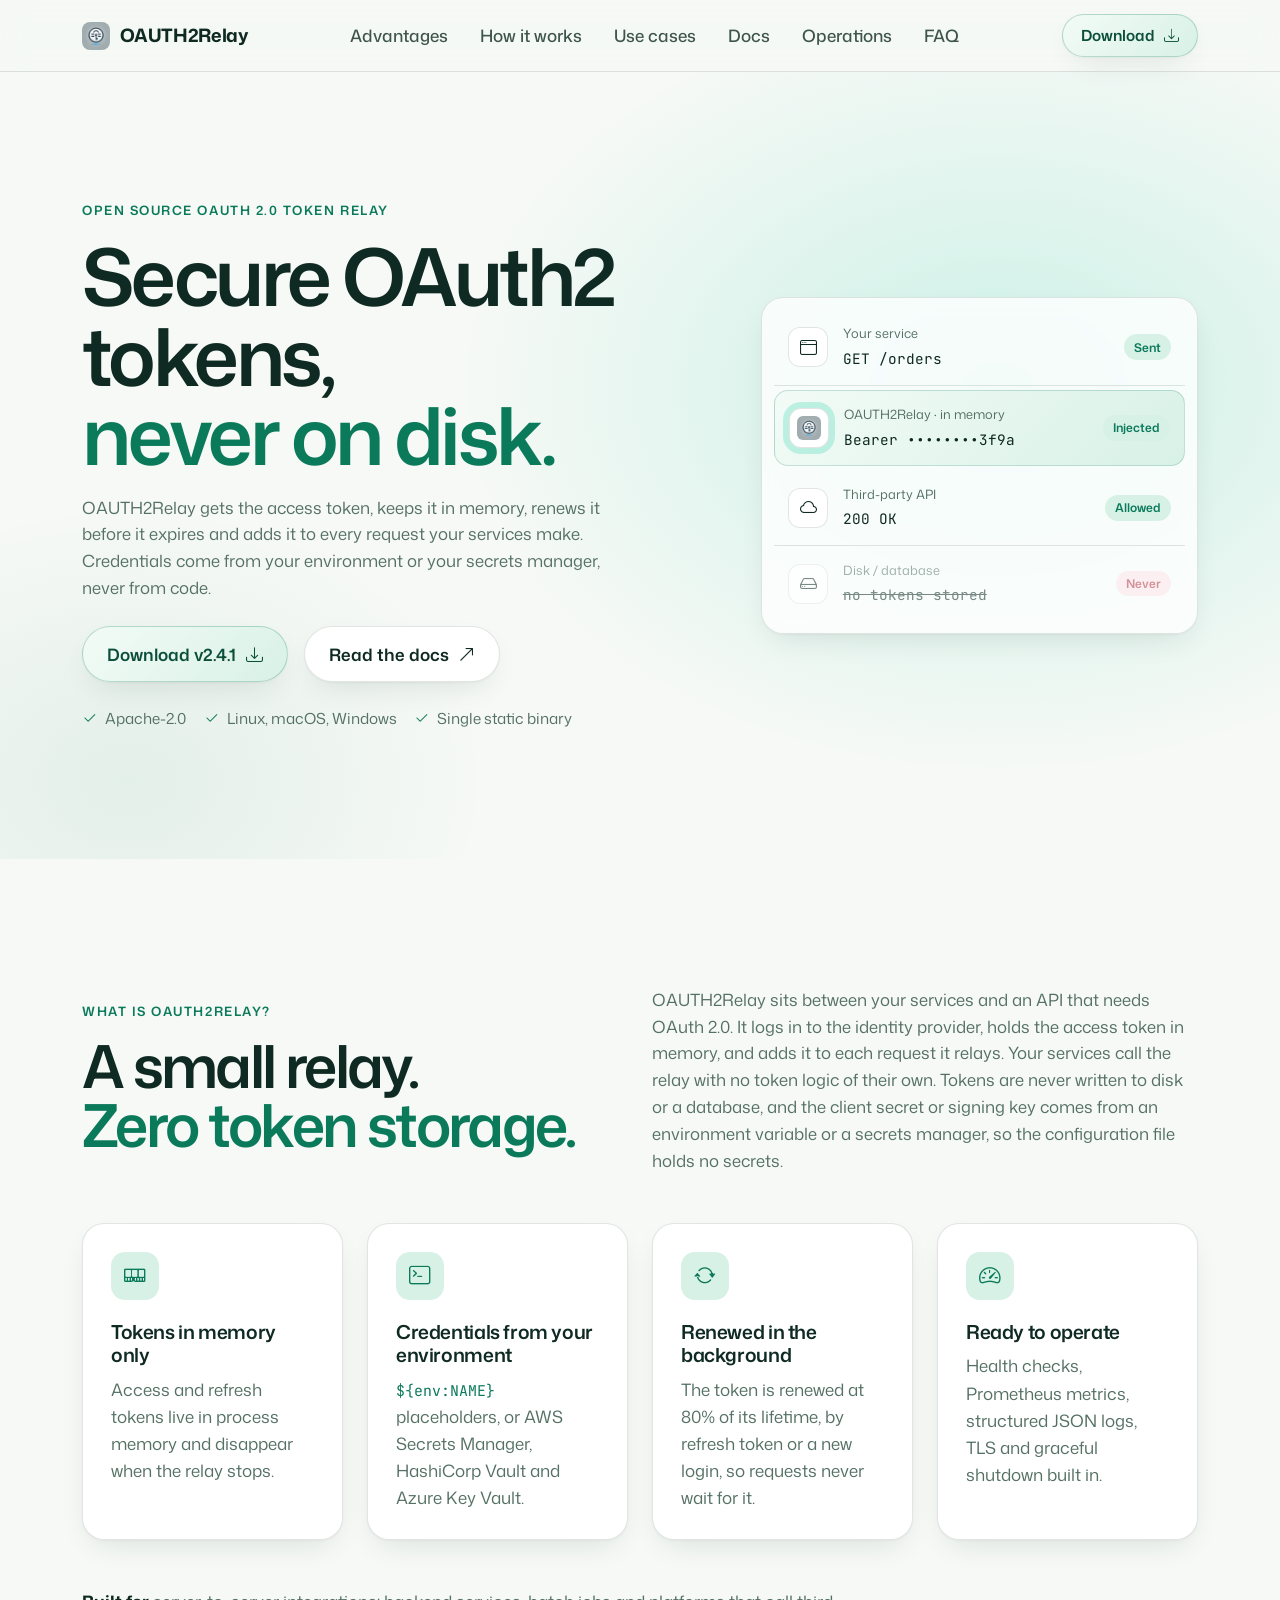
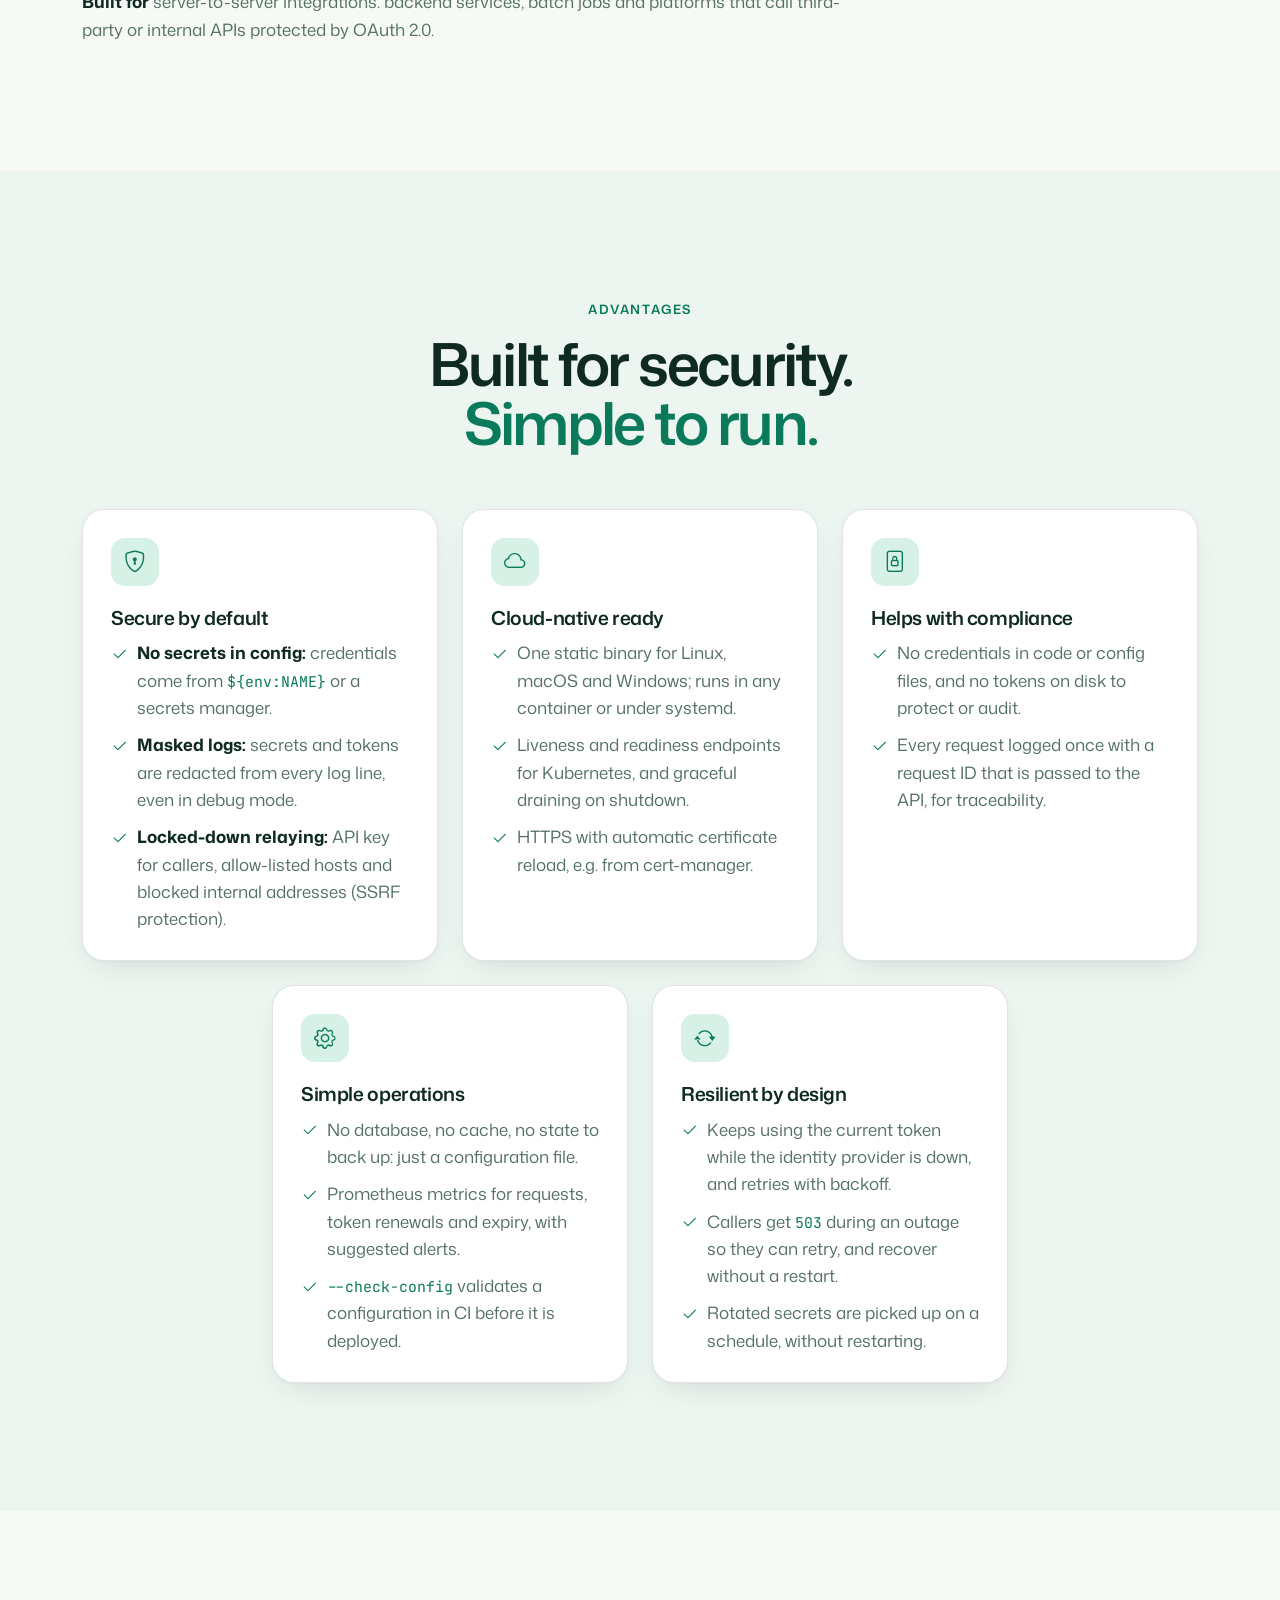
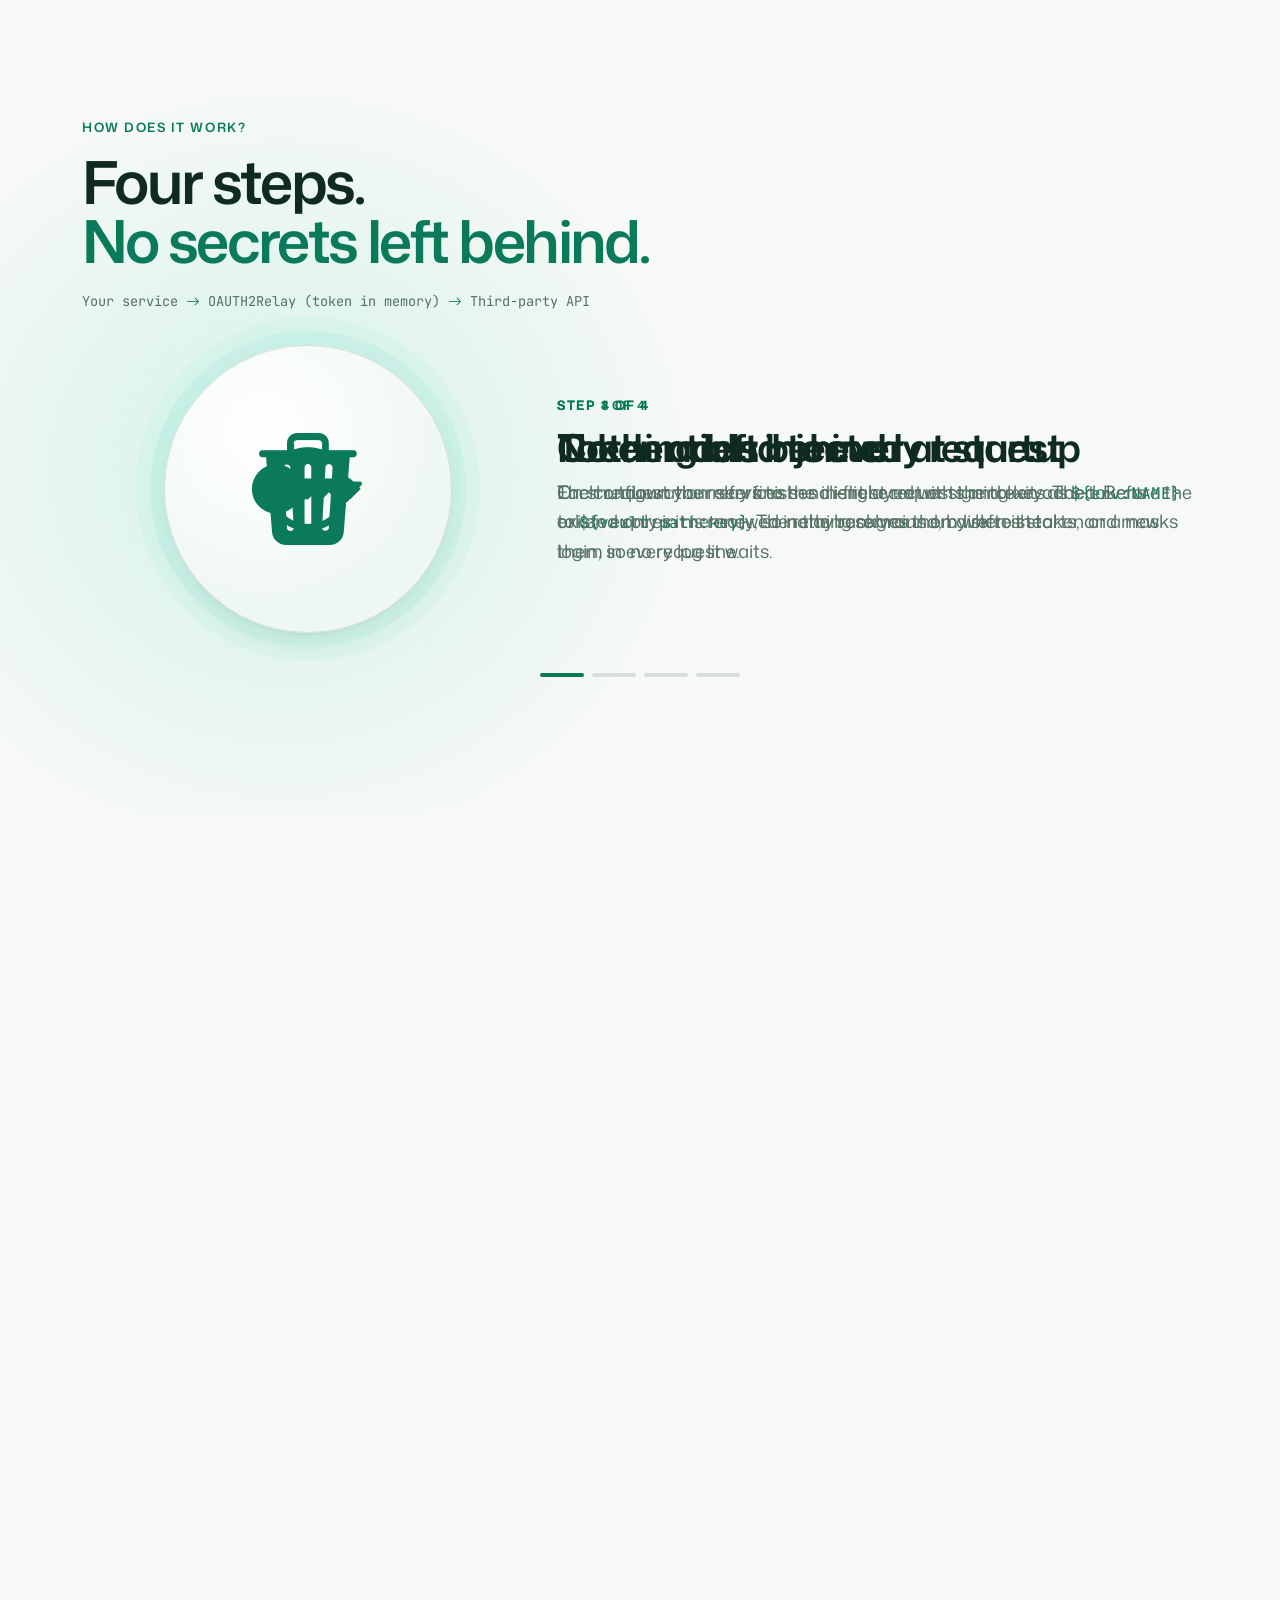
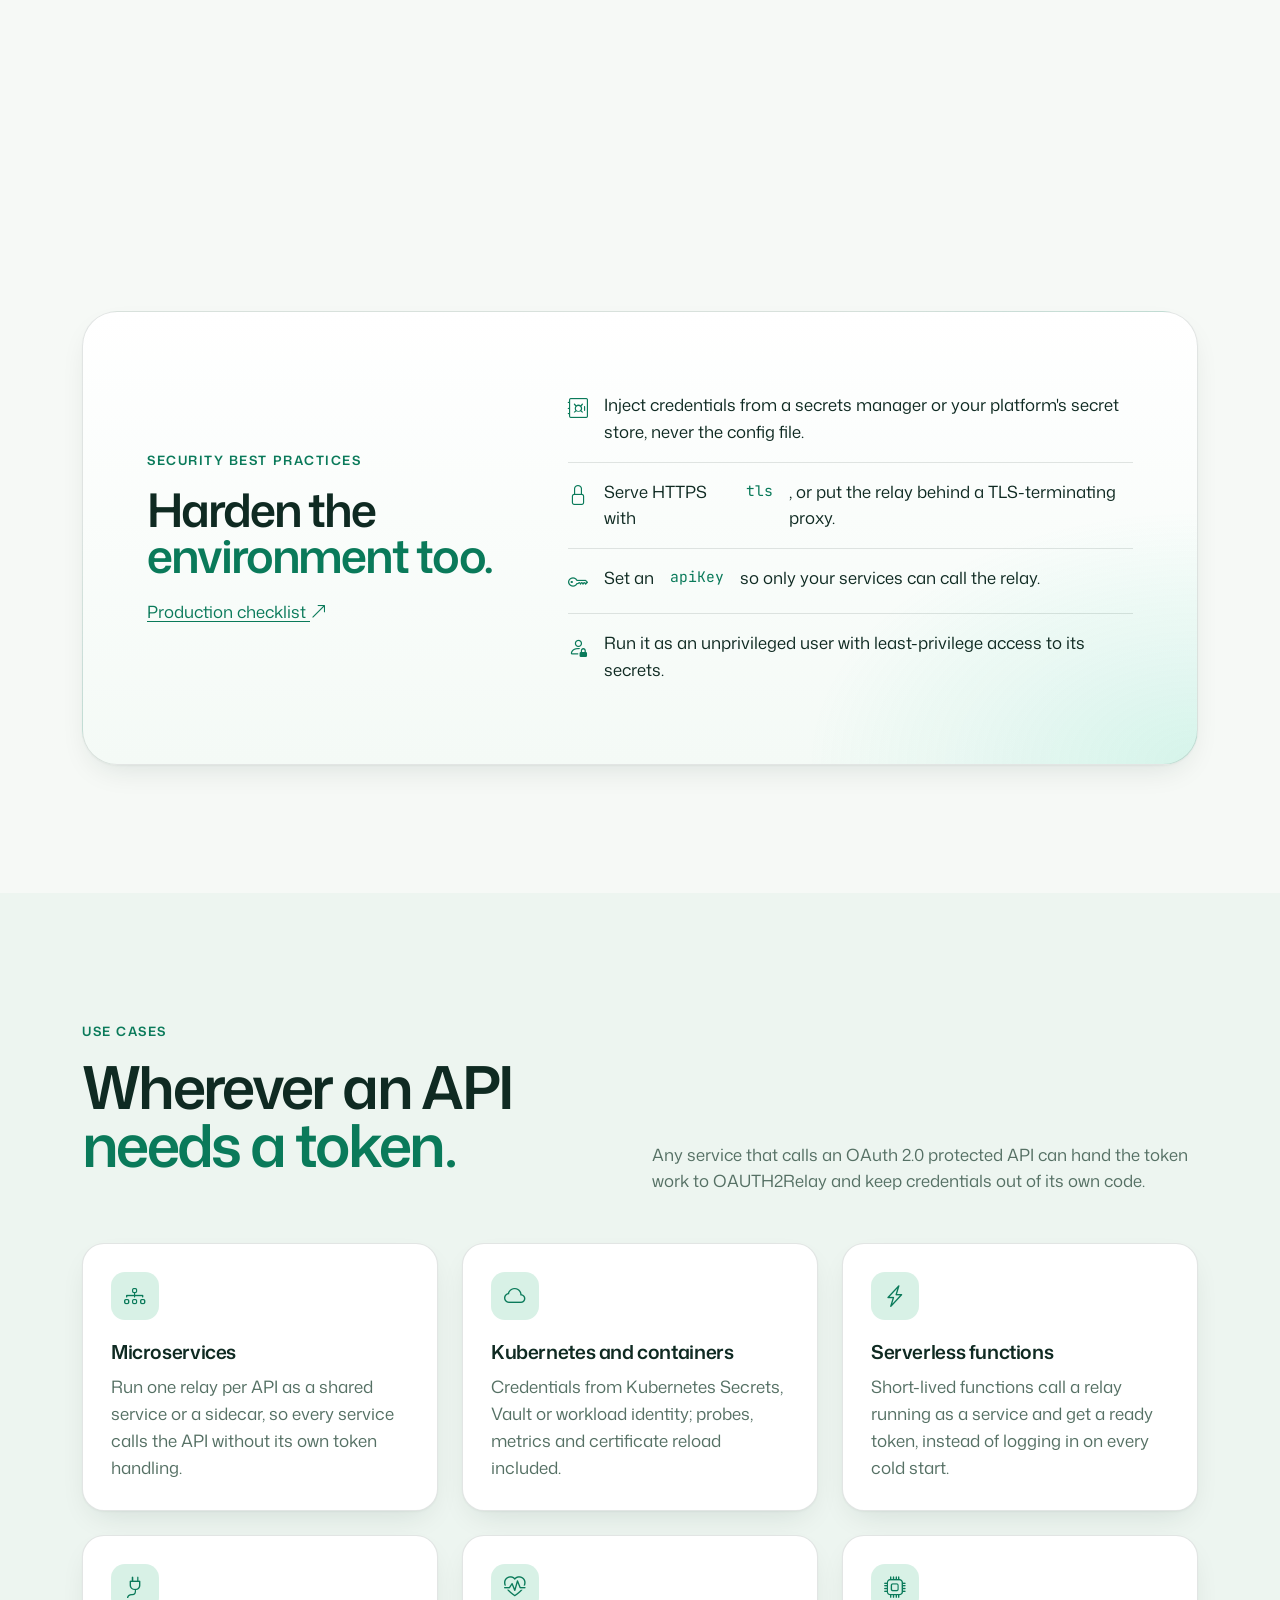
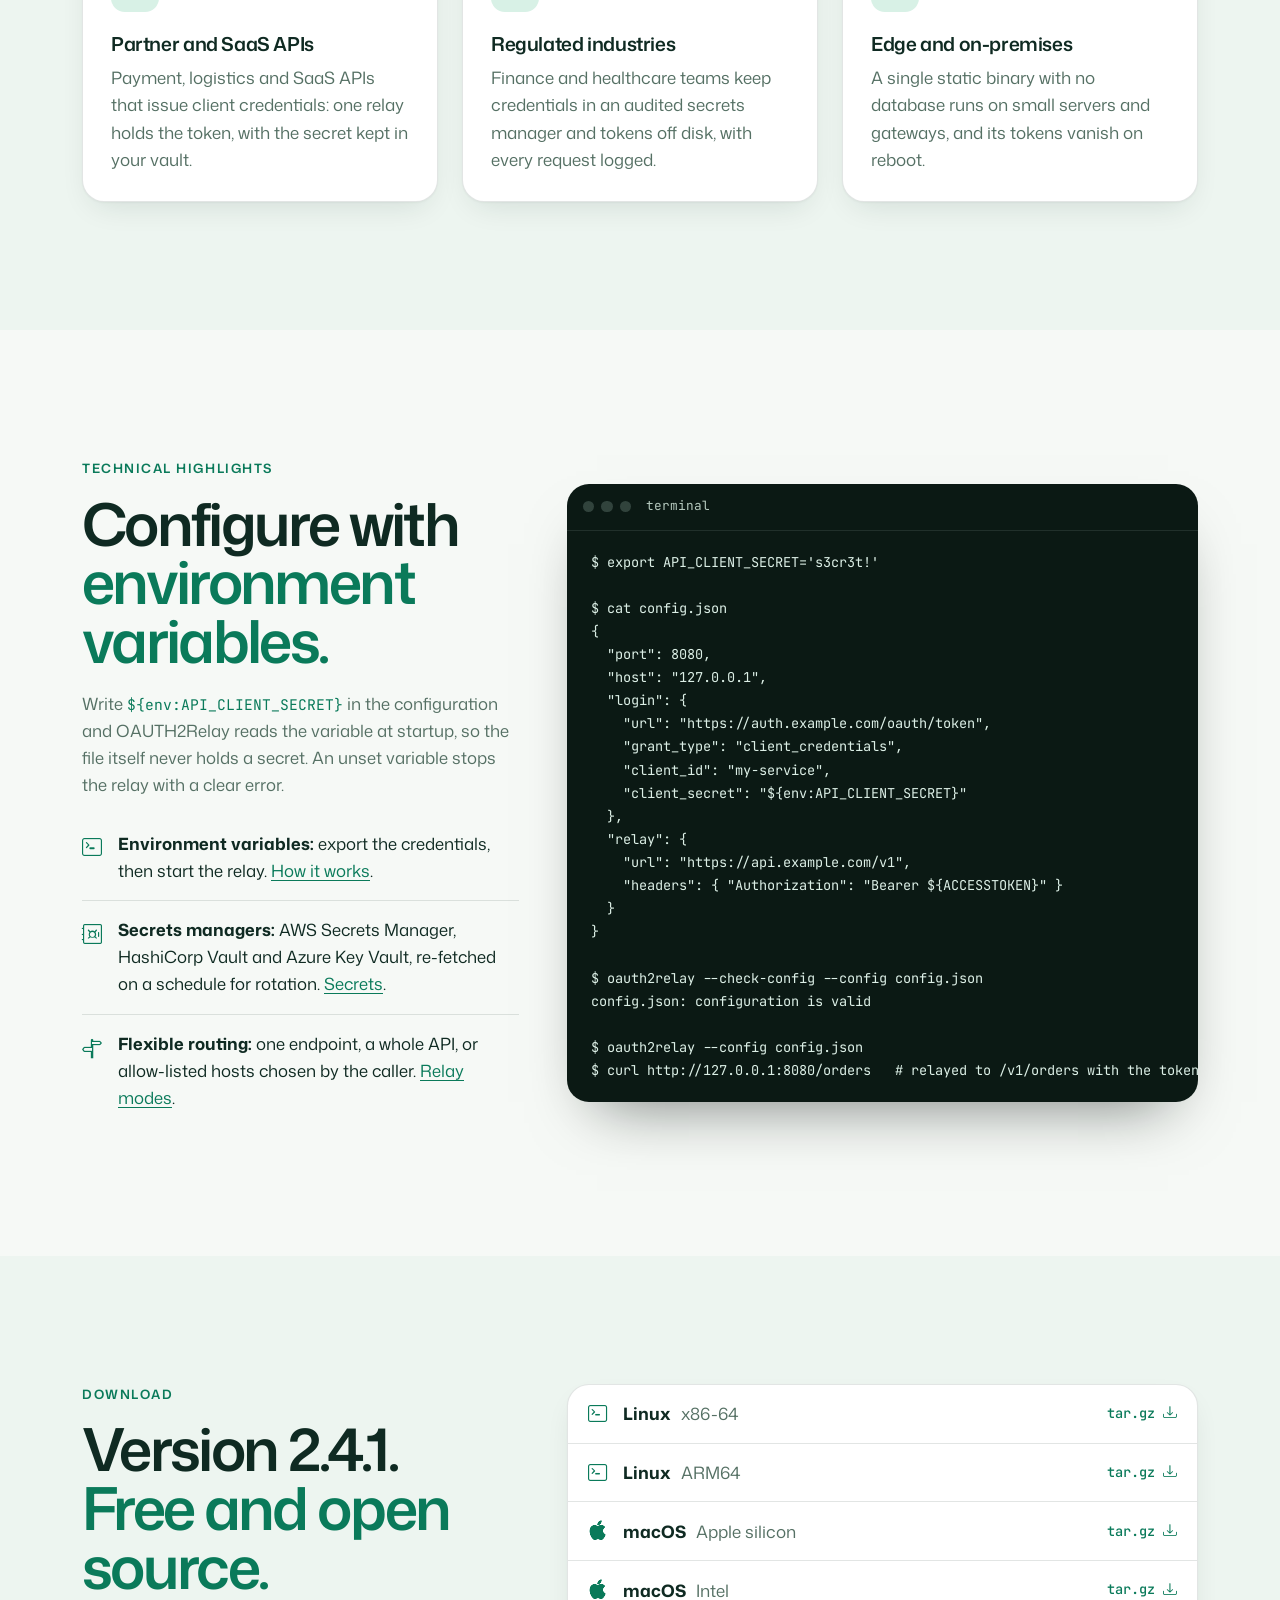
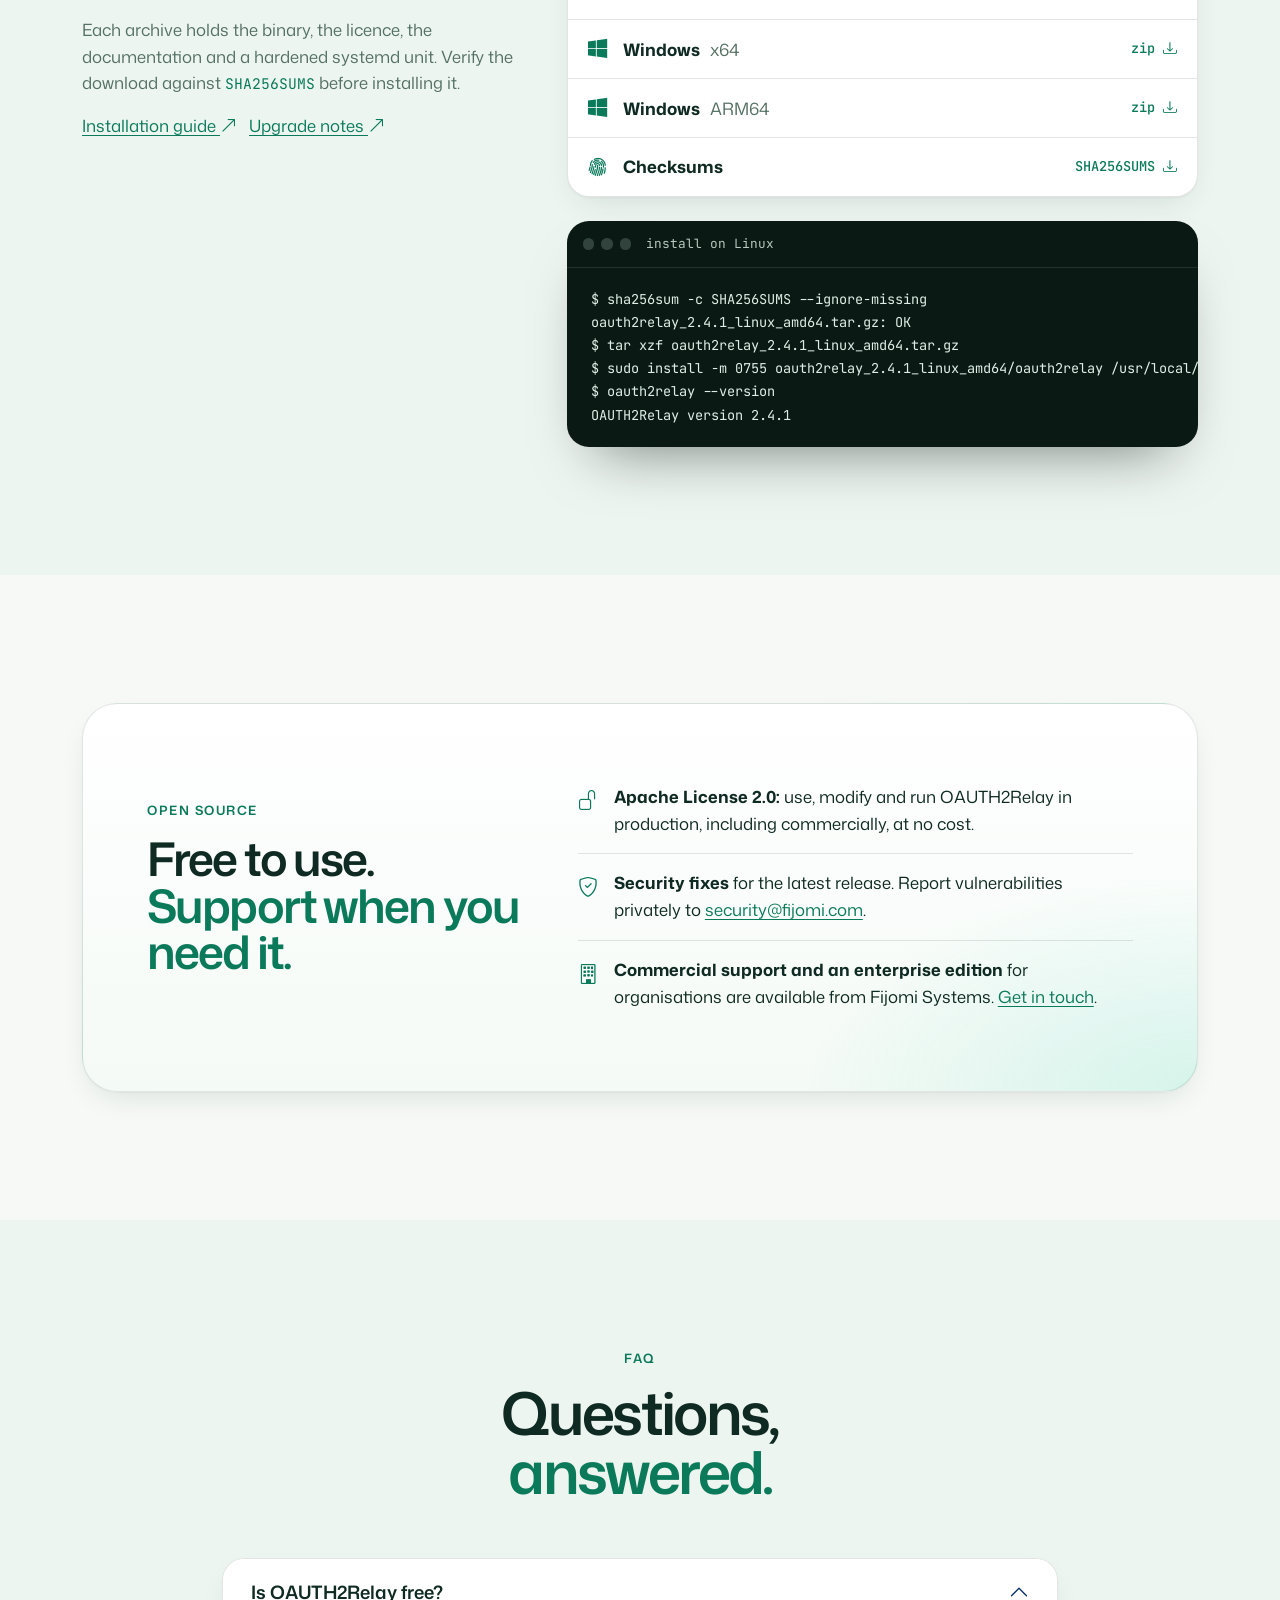
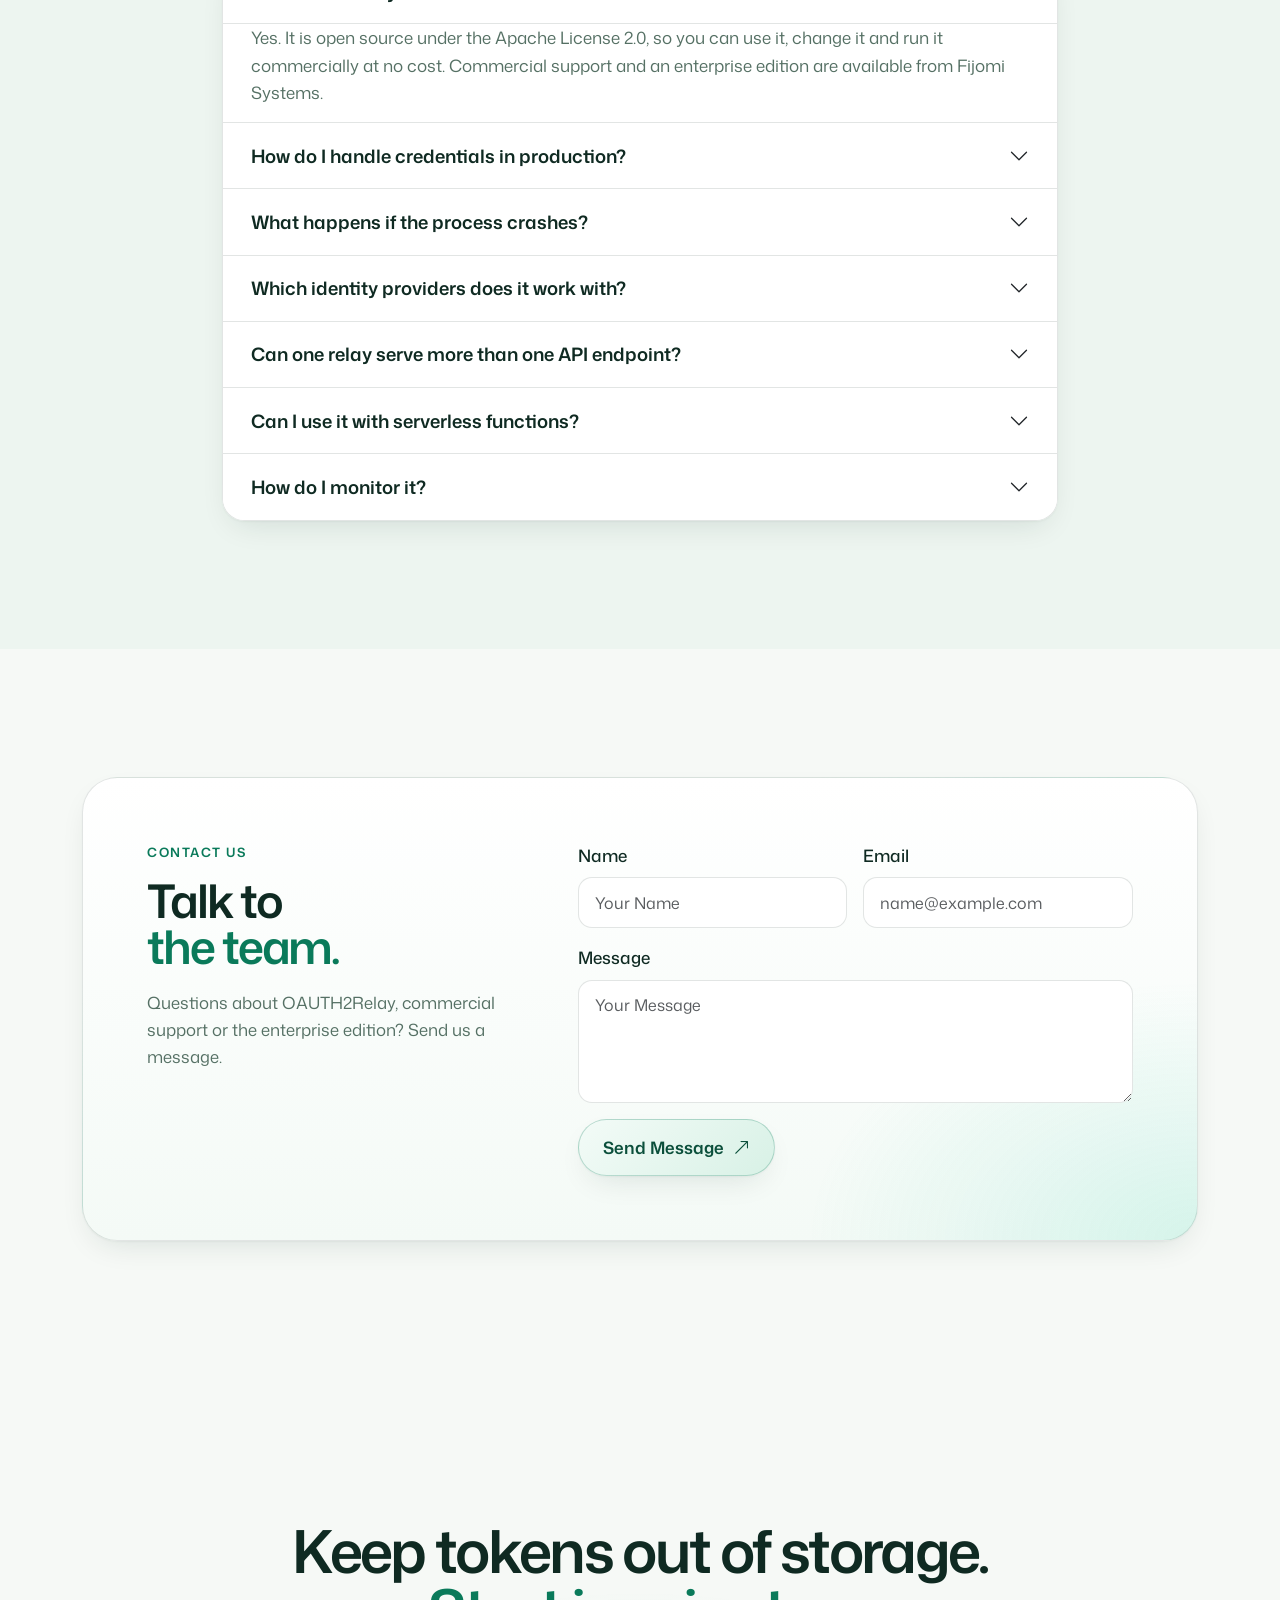
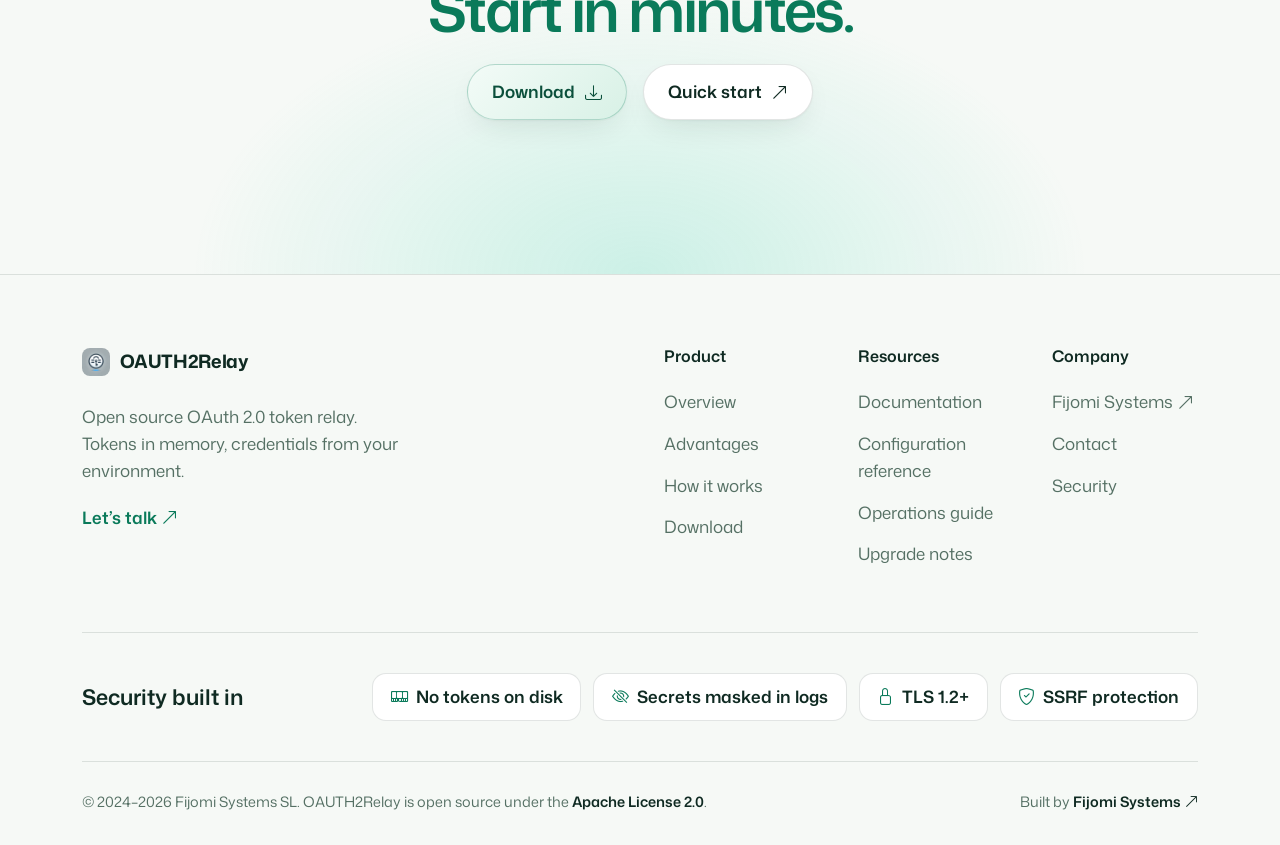
==== web/index.html @ d6a61f17 "OAUTH2Relay 2.4.1 First public release of the source code. Earlier releases are described in the His" ====
<!DOCTYPE html>
<html lang="en">
<head>
  <meta charset="UTF-8">
  <!-- Google Tag Manager -->
  <script>(function(w,d,s,l,i){w[l]=w[l]||[];w[l].push({'gtm.start':
  new Date().getTime(),event:'gtm.js'});var f=d.getElementsByTagName(s)[0],
  j=d.createElement(s),dl=l!='dataLayer'?'&l='+l:'';j.async=true;j.src=
  'https://www.googletagmanager.com/gtm.js?id='+i+dl;f.parentNode.insertBefore(j,f);
  })(window,document,'script','dataLayer','GTM-TBHH2VX7');</script>
  <!-- End Google Tag Manager -->
  <!-- Favicon -->
  <link rel="icon" type="image/png" href="favicon.png">
  <meta name="viewport" content="width=device-width, initial-scale=1">
  <title>OAUTH2Relay – Open source OAuth 2.0 token relay for APIs</title>
  <meta name="description" content="OAUTH2Relay is an open source (Apache-2.0) relay that obtains OAuth 2.0 access tokens, keeps them in memory only, renews them in the background and adds them to your API requests. Credentials come from environment variables or secrets managers.">
  <link rel="canonical" href="https://oauth2relay.com/">
  <meta name="robots" content="index, follow">
  <meta name="theme-color" content="#0a7a5a">
  <link rel="apple-touch-icon" href="favicon.png">
  <!-- Open Graph -->
  <meta property="og:type" content="website">
  <meta property="og:site_name" content="OAUTH2Relay">
  <meta property="og:url" content="https://oauth2relay.com/">
  <meta property="og:title" content="OAUTH2Relay – Secure OAuth2 tokens, never on disk">
  <meta property="og:description" content="Open source OAuth 2.0 token relay. Tokens in memory only, background renewal, credentials from environment variables or secrets managers.">
  <meta property="og:image" content="https://oauth2relay.com/og-image.jpg">
  <meta property="og:image:type" content="image/jpeg">
  <meta property="og:image:width" content="1200">
  <meta property="og:image:height" content="630">
  <meta property="og:image:alt" content="OAUTH2Relay: Secure OAuth2 tokens, never on disk. Request flow showing the token injected in memory and never stored on disk.">
  <meta property="og:locale" content="en_US">
  <!-- Twitter / X -->
  <meta name="twitter:card" content="summary_large_image">
  <meta name="twitter:title" content="OAUTH2Relay – Secure OAuth2 tokens, never on disk">
  <meta name="twitter:description" content="Open source OAuth 2.0 token relay. Tokens in memory only, background renewal, credentials from environment variables or secrets managers.">
  <meta name="twitter:image" content="https://oauth2relay.com/og-image.jpg">
  <meta name="twitter:image:alt" content="OAUTH2Relay: Secure OAuth2 tokens, never on disk.">
  <!-- Structured data -->
  <script type="application/ld+json">
  {
    "@context": "https://schema.org",
    "@graph": [
      {
        "@type": "WebSite",
        "@id": "https://oauth2relay.com/#website",
        "url": "https://oauth2relay.com/",
        "name": "OAUTH2Relay"
      },
      {
        "@type": "SoftwareApplication",
        "name": "OAUTH2Relay",
        "url": "https://oauth2relay.com/",
        "image": "https://oauth2relay.com/og-image.jpg",
        "applicationCategory": "SecurityApplication",
        "operatingSystem": "Linux, macOS, Windows",
        "softwareVersion": "2.4.1",
        "license": "https://www.apache.org/licenses/LICENSE-2.0",
        "downloadUrl": "https://oauth2relay.com/#download",
        "offers": { "@type": "Offer", "price": "0", "priceCurrency": "EUR" },
        "publisher": { "@type": "Organization", "name": "Fijomi Systems SL", "url": "https://fijomi.com" },
        "description": "Open source relay that obtains OAuth 2.0 access tokens, keeps them in memory only, renews them in the background and adds them to API requests. Credentials come from environment variables or secrets managers."
      },
      {
        "@type": "FAQPage",
        "mainEntity": [
          {
            "@type": "Question",
            "name": "Is OAUTH2Relay free?",
            "acceptedAnswer": { "@type": "Answer", "text": "Yes. OAUTH2Relay is open source under the Apache License 2.0, so you can use it, change it and run it commercially at no cost. Commercial support and an enterprise edition are available from Fijomi Systems." }
          },
          {
            "@type": "Question",
            "name": "How do I handle credentials in production?",
            "acceptedAnswer": { "@type": "Answer", "text": "Keep them out of the configuration file. Reference environment variables with ${env:NAME}, injected by Kubernetes Secrets, systemd or your container platform, or fetch them from AWS Secrets Manager, HashiCorp Vault or Azure Key Vault." }
          },
          {
            "@type": "Question",
            "name": "What happens if the process crashes?",
            "acceptedAnswer": { "@type": "Answer", "text": "The tokens are lost with it, because they only ever exist in memory. When the relay starts again it logs in with the credentials from your environment or secrets manager and gets a new token." }
          },
          {
            "@type": "Question",
            "name": "Which identity providers does it work with?",
            "acceptedAnswer": { "@type": "Answer", "text": "Any OAuth 2.0 token endpoint that supports the client credentials, JWT bearer (RFC 7523) or password grant, plus custom login requests for providers with their own format." }
          }
        ]
      }
    ]
  }
  </script>
  <!-- Fonts -->
  <link rel="preconnect" href="https://fonts.googleapis.com">
  <link rel="preconnect" href="https://fonts.gstatic.com" crossorigin>
  <link href="https://fonts.googleapis.com/css2?family=JetBrains+Mono:wght@400;500&family=Mona+Sans:wght@400..700&display=swap" rel="stylesheet">
  <!-- Bootstrap CSS -->
  <link href="https://cdn.jsdelivr.net/npm/bootstrap@5.3.0/dist/css/bootstrap.min.css" rel="stylesheet">
  <!-- Bootstrap Icons -->
  <link rel="stylesheet" href="https://cdn.jsdelivr.net/npm/bootstrap-icons@1.11.3/font/bootstrap-icons.css">
  <!-- Link to external CSS -->
  <link rel="stylesheet" href="styles.css">
</head>
<body>
  <!-- Google Tag Manager (noscript) -->
  <noscript><iframe src="https://www.googletagmanager.com/ns.html?id=GTM-TBHH2VX7"
  height="0" width="0" style="display:none;visibility:hidden"></iframe></noscript>
  <!-- End Google Tag Manager (noscript) -->

  <!-- Site Header -->
  <header class="site-header">
    <div class="container d-flex align-items-center justify-content-between">
      <a class="brand" href="#top">
        <img src="favicon.png" alt="" width="28" height="28">
        <span>OAUTH2Relay</span>
      </a>
      <nav class="site-nav d-none d-lg-flex" aria-label="Main">
        <a href="#advantages">Advantages</a>
        <a href="#how-it-works">How it works</a>
        <a href="#use-cases">Use cases</a>
        <a href="docs.html">Docs</a>
        <a href="operations.html">Operations</a>
        <a href="#faq">FAQ</a>
      </nav>
      <a class="btn-pill btn-pill-primary btn-pill-sm" href="#download">Download <i class="bi bi-download"></i></a>
    </div>
  </header>

  <main id="top">

  <!-- Hero Section -->
  <section class="hero-section">
    <div class="container">
      <div class="row align-items-center g-4 g-lg-5">
        <div class="col-lg-7">
          <p class="eyebrow">Open source OAuth 2.0 token relay</p>
          <h1 class="display-title">Secure OAuth2 tokens,<br><em>never on disk.</em></h1>
          <p class="lead-muted">OAUTH2Relay gets the access token, keeps it in memory, renews it before it expires and adds it to every request your services make. Credentials come from your environment or your secrets manager, never from code.</p>
          <div class="d-flex flex-wrap gap-3 mt-4">
            <a class="btn-pill btn-pill-primary" href="#download">Download v2.4.1 <i class="bi bi-download"></i></a>
            <a class="btn-pill" href="docs.html">Read the docs <i class="bi bi-arrow-up-right"></i></a>
          </div>
          <p class="hero-meta"><i class="bi bi-check2"></i>Apache-2.0 <i class="bi bi-check2"></i>Linux, macOS, Windows <i class="bi bi-check2"></i>Single static binary</p>
        </div>
        <div class="col-lg-5">
          <!-- Illustrative request flow -->
          <div class="relay-card" aria-hidden="true">
            <div class="relay-row">
              <span class="relay-icon"><i class="bi bi-window"></i></span>
              <div><small>Your service</small><code>GET /orders</code></div>
              <span class="status status-ok">Sent</span>
            </div>
            <div class="relay-row relay-row-hub">
              <span class="relay-icon relay-icon-hub"><img src="favicon.png" alt=""></span>
              <div><small>OAUTH2Relay · in memory</small><code>Bearer ••••••••3f9a</code></div>
              <span class="status status-ok">Injected</span>
            </div>
            <div class="relay-row">
              <span class="relay-icon"><i class="bi bi-cloud"></i></span>
              <div><small>Third-party API</small><code>200 OK</code></div>
              <span class="status status-ok">Allowed</span>
            </div>
            <div class="relay-row relay-row-faded">
              <span class="relay-icon"><i class="bi bi-hdd"></i></span>
              <div><small>Disk / database</small><code>no tokens stored</code></div>
              <span class="status status-off">Never</span>
            </div>
          </div>
        </div>
      </div>
    </div>
  </section>

  <!-- What is OAUTH2Relay Section -->
  <section id="what-is" class="section">
    <div class="container">
      <div class="row g-4 align-items-end mb-5">
        <div class="col-lg-6" data-reveal>
          <p class="eyebrow">What is OAUTH2Relay?</p>
          <h2 class="section-title">A small relay.<br><em>Zero token storage.</em></h2>
        </div>
        <div class="col-lg-6" data-reveal>
          <p class="lead-muted mb-0">
            OAUTH2Relay sits between your services and an API that needs OAuth 2.0. It logs in to the identity provider, holds the access token in memory, and adds it to each request it relays. Your services call the relay with no token logic of their own. Tokens are never written to disk or a database, and the client secret or signing key comes from an environment variable or a secrets manager, so the configuration file holds no secrets.
          </p>
        </div>
      </div>
      <div class="row g-4">
        <div class="col-sm-6 col-lg-3" data-reveal>
          <div class="tile">
            <span class="tile-icon"><i class="bi bi-memory"></i></span>
            <h3>Tokens in memory only</h3>
            <p>Access and refresh tokens live in process memory and disappear when the relay stops.</p>
          </div>
        </div>
        <div class="col-sm-6 col-lg-3" data-reveal data-reveal-delay="80">
          <div class="tile">
            <span class="tile-icon"><i class="bi bi-terminal"></i></span>
            <h3>Credentials from your environment</h3>
            <p><code>${env:NAME}</code> placeholders, or AWS Secrets Manager, HashiCorp Vault and Azure Key Vault.</p>
          </div>
        </div>
        <div class="col-sm-6 col-lg-3" data-reveal data-reveal-delay="160">
          <div class="tile">
            <span class="tile-icon"><i class="bi bi-arrow-repeat"></i></span>
            <h3>Renewed in the background</h3>
            <p>The token is renewed at 80% of its lifetime, by refresh token or a new login, so requests never wait for it.</p>
          </div>
        </div>
        <div class="col-sm-6 col-lg-3" data-reveal data-reveal-delay="240">
          <div class="tile">
            <span class="tile-icon"><i class="bi bi-speedometer2"></i></span>
            <h3>Ready to operate</h3>
            <p>Health checks, Prometheus metrics, structured JSON logs, TLS and graceful shutdown built in.</p>
          </div>
        </div>
      </div>
      <p class="ideal-for" data-reveal><strong>Built for</strong> server-to-server integrations: backend services, batch jobs and platforms that call third-party or internal APIs protected by OAuth 2.0.</p>
    </div>
  </section>

  <!-- Advantages of OAUTH2Relay Section -->
  <section id="advantages" class="section section-tint">
    <div class="container">
      <div class="section-head text-center" data-reveal>
        <p class="eyebrow">Advantages</p>
        <h2 class="section-title">Built for security.<br><em>Simple to run.</em></h2>
      </div>
      <div class="row g-4">
        <div class="col-md-6 col-lg-4" data-reveal>
          <div class="feature-card">
            <span class="tile-icon"><i class="bi bi-shield-lock"></i></span>
            <h3>Secure by default</h3>
            <ul class="check-list">
              <li><strong>No secrets in config:</strong> credentials come from <code>${env:NAME}</code> or a secrets manager.</li>
              <li><strong>Masked logs:</strong> secrets and tokens are redacted from every log line, even in debug mode.</li>
              <li><strong>Locked-down relaying:</strong> API key for callers, allow-listed hosts and blocked internal addresses (SSRF protection).</li>
            </ul>
          </div>
        </div>
        <div class="col-md-6 col-lg-4" data-reveal data-reveal-delay="80">
          <div class="feature-card">
            <span class="tile-icon"><i class="bi bi-cloud"></i></span>
            <h3>Cloud-native ready</h3>
            <ul class="check-list">
              <li>One static binary for Linux, macOS and Windows; runs in any container or under systemd.</li>
              <li>Liveness and readiness endpoints for Kubernetes, and graceful draining on shutdown.</li>
              <li>HTTPS with automatic certificate reload, e.g. from cert-manager.</li>
            </ul>
          </div>
        </div>
        <div class="col-md-6 col-lg-4" data-reveal data-reveal-delay="160">
          <div class="feature-card">
            <span class="tile-icon"><i class="bi bi-file-lock"></i></span>
            <h3>Helps with compliance</h3>
            <ul class="check-list">
              <li>No credentials in code or config files, and no tokens on disk to protect or audit.</li>
              <li>Every request logged once with a request ID that is passed to the API, for traceability.</li>
            </ul>
          </div>
        </div>
        <div class="col-md-6 col-lg-4 offset-lg-2" data-reveal>
          <div class="feature-card">
            <span class="tile-icon"><i class="bi bi-gear"></i></span>
            <h3>Simple operations</h3>
            <ul class="check-list">
              <li>No database, no cache, no state to back up: just a configuration file.</li>
              <li>Prometheus metrics for requests, token renewals and expiry, with suggested alerts.</li>
              <li><code>--check-config</code> validates a configuration in CI before it is deployed.</li>
            </ul>
          </div>
        </div>
        <div class="col-md-6 col-lg-4" data-reveal data-reveal-delay="80">
          <div class="feature-card">
            <span class="tile-icon"><i class="bi bi-arrow-repeat"></i></span>
            <h3>Resilient by design</h3>
            <ul class="check-list">
              <li>Keeps using the current token while the identity provider is down, and retries with backoff.</li>
              <li>Callers get <code>503</code> during an outage so they can retry, and recover without a restart.</li>
              <li>Rotated secrets are picked up on a schedule, without restarting.</li>
            </ul>
          </div>
        </div>
      </div>
    </div>
  </section>

  <!-- How Does It Work Section: pinned while scrolling; the icon and step change as you scroll (journey.js) -->
  <section id="how-it-works" class="section journey" data-journey>
    <div class="journey-sticky">
      <div class="container">
        <p class="eyebrow">How does it work?</p>
        <h2 class="section-title">Four steps.<br><em>No secrets left behind.</em></h2>
        <p class="journey-flow">
          Your service <i class="bi bi-arrow-right"></i> OAUTH2Relay (token in memory) <i class="bi bi-arrow-right"></i> Third-party API
        </p>
        <div class="row align-items-center g-4">
          <div class="col-md-5">
            <div class="journey-stage" aria-hidden="true">
              <i class="bi bi-key-fill is-active" data-journey-icon></i>
              <i class="bi bi-box-arrow-in-right" data-journey-icon></i>
              <i class="bi bi-arrow-repeat" data-journey-icon></i>
              <i class="bi bi-trash3-fill" data-journey-icon></i>
            </div>
          </div>
          <div class="col-md-7">
            <div class="journey-chapters">
              <article class="is-active" data-journey-chapter>
                <p class="journey-step">Step 1 of 4</p>
                <h3>Credentials injected at startup</h3>
                <p>The configuration refers to the client secret or signing key as <code>${env:NAME}</code> or <code>${vault:path:key}</code>. The relay resolves them when it starts, and masks them in every log line.</p>
              </article>
              <article data-journey-chapter>
                <p class="journey-step">Step 2 of 4</p>
                <h3>Login to the identity provider</h3>
                <p>The relay obtains an access token with the client credentials, JWT bearer or password grant, retrying with backoff if the provider is unavailable. It reports ready once it holds a token.</p>
              </article>
              <article data-journey-chapter>
                <p class="journey-step">Step 3 of 4</p>
                <h3>Token added to every request</h3>
                <p>Each request your services send is relayed with the token added. Before the token expires it is renewed in the background, by refresh token or a new login, so no request waits.</p>
              </article>
              <article data-journey-chapter>
                <p class="journey-step">Step 4 of 4</p>
                <h3>Nothing left behind</h3>
                <p>On shutdown the relay finishes in-flight requests and exits. The tokens existed only in memory, so nothing remains on disk to steal.</p>
              </article>
            </div>
          </div>
        </div>
        <div class="journey-rail" aria-hidden="true">
          <i class="is-active"></i><i></i><i></i><i></i>
        </div>
      </div>
    </div>
  </section>

  <!-- Security Best Practices Section -->
  <section id="best-practices" class="section pt-0">
    <div class="container">
      <div class="panel" data-reveal>
        <div class="row g-4 align-items-center">
          <div class="col-lg-5">
            <p class="eyebrow">Security best practices</p>
            <h2 class="panel-title">Harden the<br><em>environment too.</em></h2>
            <p class="lead-muted mb-0"><a href="operations.html#checklist">Production checklist <i class="bi bi-arrow-up-right"></i></a></p>
          </div>
          <div class="col-lg-7">
            <ul class="icon-list">
              <li><i class="bi bi-safe"></i>Inject credentials from a secrets manager or your platform's secret store, never the config file.</li>
              <li><i class="bi bi-lock"></i>Serve HTTPS with <code>tls</code>, or put the relay behind a TLS-terminating proxy.</li>
              <li><i class="bi bi-key"></i>Set an <code>apiKey</code> so only your services can call the relay.</li>
              <li><i class="bi bi-person-lock"></i>Run it as an unprivileged user with least-privilege access to its secrets.</li>
            </ul>
          </div>
        </div>
      </div>
    </div>
  </section>

  <!-- Use Cases Section -->
  <section id="use-cases" class="section section-tint">
    <div class="container">
      <div class="row g-4 align-items-end mb-5">
        <div class="col-lg-6" data-reveal>
          <p class="eyebrow">Use cases</p>
          <h2 class="section-title">Wherever an API<br><em>needs a token.</em></h2>
        </div>
        <div class="col-lg-6" data-reveal>
          <p class="lead-muted mb-0">Any service that calls an OAuth 2.0 protected API can hand the token work to OAUTH2Relay and keep credentials out of its own code.</p>
        </div>
      </div>
      <div class="row g-4">
        <div class="col-md-6 col-lg-4" data-reveal>
          <div class="feature-card">
            <span class="tile-icon"><i class="bi bi-diagram-3"></i></span>
            <h3>Microservices</h3>
            <p>Run one relay per API as a shared service or a sidecar, so every service calls the API without its own token handling.</p>
          </div>
        </div>
        <div class="col-md-6 col-lg-4" data-reveal data-reveal-delay="80">
          <div class="feature-card">
            <span class="tile-icon"><i class="bi bi-cloud"></i></span>
            <h3>Kubernetes and containers</h3>
            <p>Credentials from Kubernetes Secrets, Vault or workload identity; probes, metrics and certificate reload included.</p>
          </div>
        </div>
        <div class="col-md-6 col-lg-4" data-reveal data-reveal-delay="160">
          <div class="feature-card">
            <span class="tile-icon"><i class="bi bi-lightning-charge"></i></span>
            <h3>Serverless functions</h3>
            <p>Short-lived functions call a relay running as a service and get a ready token, instead of logging in on every cold start.</p>
          </div>
        </div>
        <div class="col-md-6 col-lg-4" data-reveal>
          <div class="feature-card">
            <span class="tile-icon"><i class="bi bi-plug"></i></span>
            <h3>Partner and SaaS APIs</h3>
            <p>Payment, logistics and SaaS APIs that issue client credentials: one relay holds the token, with the secret kept in your vault.</p>
          </div>
        </div>
        <div class="col-md-6 col-lg-4" data-reveal data-reveal-delay="80">
          <div class="feature-card">
            <span class="tile-icon"><i class="bi bi-heart-pulse"></i></span>
            <h3>Regulated industries</h3>
            <p>Finance and healthcare teams keep credentials in an audited secrets manager and tokens off disk, with every request logged.</p>
          </div>
        </div>
        <div class="col-md-6 col-lg-4" data-reveal data-reveal-delay="160">
          <div class="feature-card">
            <span class="tile-icon"><i class="bi bi-cpu"></i></span>
            <h3>Edge and on-premises</h3>
            <p>A single static binary with no database runs on small servers and gateways, and its tokens vanish on reboot.</p>
          </div>
        </div>
      </div>
    </div>
  </section>

  <!-- Technical Highlights Section -->
  <section id="technical-highlights" class="section">
    <div class="container">
      <div class="row g-4 g-lg-5 align-items-center">
        <div class="col-lg-5" data-reveal>
          <p class="eyebrow">Technical highlights</p>
          <h2 class="section-title">Configure with<br><em>environment variables.</em></h2>
          <p class="lead-muted">Write <code>${env:API_CLIENT_SECRET}</code> in the configuration and OAUTH2Relay reads the variable at startup, so the file itself never holds a secret. An unset variable stops the relay with a clear error.</p>
          <ul class="icon-list">
            <li><i class="bi bi-terminal"></i><span><strong>Environment variables:</strong> export the credentials, then start the relay. <a href="docs.html#env">How it works</a>.</span></li>
            <li><i class="bi bi-safe"></i><span><strong>Secrets managers:</strong> AWS Secrets Manager, HashiCorp Vault and Azure Key Vault, re-fetched on a schedule for rotation. <a href="docs.html#secrets">Secrets</a>.</span></li>
            <li><i class="bi bi-signpost-split"></i><span><strong>Flexible routing:</strong> one endpoint, a whole API, or allow-listed hosts chosen by the caller. <a href="docs.html#modes">Relay modes</a>.</span></li>
          </ul>
        </div>
        <div class="col-lg-7" data-reveal data-reveal-delay="120">
          <div class="code-window">
            <div class="code-window-bar"><i></i><i></i><i></i><span>terminal</span></div>
            <pre><code class="language-bash">$ export API_CLIENT_SECRET='s3cr3t!'

$ cat config.json
{
  "port": 8080,
  "host": "127.0.0.1",
  "login": {
    "url": "https://auth.example.com/oauth/token",
    "grant_type": "client_credentials",
    "client_id": "my-service",
    "client_secret": "${env:API_CLIENT_SECRET}"
  },
  "relay": {
    "url": "https://api.example.com/v1",
    "headers": { "Authorization": "Bearer ${ACCESSTOKEN}" }
  }
}

$ oauth2relay --check-config --config config.json
config.json: configuration is valid

$ oauth2relay --config config.json
$ curl http://127.0.0.1:8080/orders   # relayed to /v1/orders with the token
</code></pre>
          </div>
        </div>
      </div>
    </div>
  </section>

  <!-- Download Section -->
  <section id="download" class="section section-tint">
    <div class="container">
      <div class="row g-4 g-lg-5">
        <div class="col-lg-5" data-reveal>
          <p class="eyebrow">Download</p>
          <h2 class="section-title">Version 2.4.1.<br><em>Free and open source.</em></h2>
          <p class="lead-muted">Each archive holds the binary, the licence, the documentation and a hardened systemd unit. Verify the download against <code>SHA256SUMS</code> before installing it.</p>
          <p class="lead-muted"><a href="docs.html#install">Installation guide <i class="bi bi-arrow-up-right"></i></a> &nbsp; <a href="docs.html#upgrading">Upgrade notes <i class="bi bi-arrow-up-right"></i></a></p>
        </div>
        <div class="col-lg-7" data-reveal data-reveal-delay="120">
          <ul class="download-list">
            <li><i class="bi bi-terminal"></i><span><strong>Linux</strong> x86-64</span><a href="downloads/v2.4.1/oauth2relay_2.4.1_linux_amd64.tar.gz">tar.gz <i class="bi bi-download"></i></a></li>
            <li><i class="bi bi-terminal"></i><span><strong>Linux</strong> ARM64</span><a href="downloads/v2.4.1/oauth2relay_2.4.1_linux_arm64.tar.gz">tar.gz <i class="bi bi-download"></i></a></li>
            <li><i class="bi bi-apple"></i><span><strong>macOS</strong> Apple silicon</span><a href="downloads/v2.4.1/oauth2relay_2.4.1_darwin_arm64.tar.gz">tar.gz <i class="bi bi-download"></i></a></li>
            <li><i class="bi bi-apple"></i><span><strong>macOS</strong> Intel</span><a href="downloads/v2.4.1/oauth2relay_2.4.1_darwin_amd64.tar.gz">tar.gz <i class="bi bi-download"></i></a></li>
            <li><i class="bi bi-windows"></i><span><strong>Windows</strong> x64</span><a href="downloads/v2.4.1/oauth2relay_2.4.1_windows_amd64.zip">zip <i class="bi bi-download"></i></a></li>
            <li><i class="bi bi-windows"></i><span><strong>Windows</strong> ARM64</span><a href="downloads/v2.4.1/oauth2relay_2.4.1_windows_arm64.zip">zip <i class="bi bi-download"></i></a></li>
            <li><i class="bi bi-fingerprint"></i><span><strong>Checksums</strong></span><a href="downloads/v2.4.1/SHA256SUMS">SHA256SUMS <i class="bi bi-download"></i></a></li>
          </ul>
          <div class="code-window mt-4">
            <div class="code-window-bar"><i></i><i></i><i></i><span>install on Linux</span></div>
            <pre><code>$ sha256sum -c SHA256SUMS --ignore-missing
oauth2relay_2.4.1_linux_amd64.tar.gz: OK
$ tar xzf oauth2relay_2.4.1_linux_amd64.tar.gz
$ sudo install -m 0755 oauth2relay_2.4.1_linux_amd64/oauth2relay /usr/local/bin/
$ oauth2relay --version
OAUTH2Relay version 2.4.1</code></pre>
          </div>
        </div>
      </div>
    </div>
  </section>

  <!-- Open source and support Section -->
  <section id="open-source" class="section">
    <div class="container">
      <div class="panel" data-reveal>
        <div class="row g-4 g-lg-5 align-items-center">
          <div class="col-lg-5">
            <p class="eyebrow">Open source</p>
            <h2 class="panel-title">Free to use.<br><em>Support when you need it.</em></h2>
          </div>
          <div class="col-lg-7">
            <ul class="icon-list">
              <li><i class="bi bi-unlock"></i><span><strong>Apache License 2.0:</strong> use, modify and run OAUTH2Relay in production, including commercially, at no cost.</span></li>
              <li><i class="bi bi-shield-check"></i><span><strong>Security fixes</strong> for the latest release. Report vulnerabilities privately to <a href="mailto:security@fijomi.com">security@fijomi.com</a>.</span></li>
              <li><i class="bi bi-building"></i><span><strong>Commercial support and an enterprise edition</strong> for organisations are available from Fijomi Systems. <a href="#contact-us">Get in touch</a>.</span></li>
            </ul>
          </div>
        </div>
      </div>
    </div>
  </section>

  <!-- FAQ Section -->
  <section id="faq" class="section section-tint">
    <div class="container narrow">
      <div class="section-head text-center" data-reveal>
        <p class="eyebrow">FAQ</p>
        <h2 class="section-title">Questions,<br><em>answered.</em></h2>
      </div>
      <div class="accordion faq" id="faqAccordion" data-reveal>
        <div class="accordion-item">
          <h3 class="accordion-header">
            <button class="accordion-button" type="button" data-bs-toggle="collapse" data-bs-target="#faq1" aria-expanded="true" aria-controls="faq1">Is OAUTH2Relay free?</button>
          </h3>
          <div id="faq1" class="accordion-collapse collapse show" data-bs-parent="#faqAccordion">
            <div class="accordion-body">Yes. It is open source under the Apache License 2.0, so you can use it, change it and run it commercially at no cost. Commercial support and an enterprise edition are available from Fijomi Systems.</div>
          </div>
        </div>
        <div class="accordion-item">
          <h3 class="accordion-header">
            <button class="accordion-button collapsed" type="button" data-bs-toggle="collapse" data-bs-target="#faq2" aria-expanded="false" aria-controls="faq2">How do I handle credentials in production?</button>
          </h3>
          <div id="faq2" class="accordion-collapse collapse" data-bs-parent="#faqAccordion">
            <div class="accordion-body">Keep them out of the configuration file. Reference environment variables with <code>${env:NAME}</code>, injected by Kubernetes Secrets, systemd or your container platform, or fetch them from AWS Secrets Manager, HashiCorp Vault or Azure Key Vault. See <a href="docs.html#secrets">Secrets</a>.</div>
          </div>
        </div>
        <div class="accordion-item">
          <h3 class="accordion-header">
            <button class="accordion-button collapsed" type="button" data-bs-toggle="collapse" data-bs-target="#faq3" aria-expanded="false" aria-controls="faq3">What happens if the process crashes?</button>
          </h3>
          <div id="faq3" class="accordion-collapse collapse" data-bs-parent="#faqAccordion">
            <div class="accordion-body">The tokens are lost with it, because they only ever exist in memory. When the relay starts again it logs in with the credentials from your environment or secrets manager and gets a new token. Its readiness endpoint reports ready once it has one.</div>
          </div>
        </div>
        <div class="accordion-item">
          <h3 class="accordion-header">
            <button class="accordion-button collapsed" type="button" data-bs-toggle="collapse" data-bs-target="#faq4" aria-expanded="false" aria-controls="faq4">Which identity providers does it work with?</button>
          </h3>
          <div id="faq4" class="accordion-collapse collapse" data-bs-parent="#faqAccordion">
            <div class="accordion-body">Any OAuth 2.0 token endpoint that supports the <code>client_credentials</code>, JWT bearer (RFC 7523) or <code>password</code> grant, including signed assertions with RSA, RSA-PSS and ECDSA keys as used by Google service accounts and Salesforce. Providers with their own login format can use a custom request. See <a href="docs.html#grants">Grant types</a>.</div>
          </div>
        </div>
        <div class="accordion-item">
          <h3 class="accordion-header">
            <button class="accordion-button collapsed" type="button" data-bs-toggle="collapse" data-bs-target="#faq5" aria-expanded="false" aria-controls="faq5">Can one relay serve more than one API endpoint?</button>
          </h3>
          <div id="faq5" class="accordion-collapse collapse" data-bs-parent="#faqAccordion">
            <div class="accordion-body">Yes. In <code>passthrough</code> mode, the request path is appended to a base URL, so one relay covers a whole API. In <code>parameter</code> mode, callers pass the full target URL in a parameter, and it must point to a host in your <code>allowed_hosts</code> list. One relay uses one identity provider configuration. See <a href="docs.html#modes">Relay modes</a>.</div>
          </div>
        </div>
        <div class="accordion-item">
          <h3 class="accordion-header">
            <button class="accordion-button collapsed" type="button" data-bs-toggle="collapse" data-bs-target="#faq6" aria-expanded="false" aria-controls="faq6">Can I use it with serverless functions?</button>
          </h3>
          <div id="faq6" class="accordion-collapse collapse" data-bs-parent="#faqAccordion">
            <div class="accordion-body">Yes, as a service your functions call. OAUTH2Relay is a long-running HTTP server, so run it in a container or on a VM, and point your functions at it. They then get a ready token on every call instead of logging in on each cold start.</div>
          </div>
        </div>
        <div class="accordion-item">
          <h3 class="accordion-header">
            <button class="accordion-button collapsed" type="button" data-bs-toggle="collapse" data-bs-target="#faq7" aria-expanded="false" aria-controls="faq7">How do I monitor it?</button>
          </h3>
          <div id="faq7" class="accordion-collapse collapse" data-bs-parent="#faqAccordion">
            <div class="accordion-body">Scrape <code>/metrics</code> with Prometheus and use <code>/healthz</code> and <code>/readyz</code> for liveness and readiness. The <a href="operations.html#monitoring">operations guide</a> lists the alerts to set, such as failing token renewals and an expiring TLS certificate.</div>
          </div>
        </div>
      </div>
    </div>
  </section>

  <!-- Contact Us Section -->
  <section id="contact-us" class="section">
    <div class="container">
      <div class="panel" data-reveal>
        <div class="row g-4 g-lg-5">
          <div class="col-lg-5">
            <p class="eyebrow">Contact us</p>
            <h2 class="panel-title">Talk to<br><em>the team.</em></h2>
            <p class="lead-muted">Questions about OAUTH2Relay, commercial support or the enterprise edition? Send us a message.</p>
          </div>
          <div class="col-lg-7">
            <form id="contactForm" method="POST" data-spam-escudo>
              <div class="row g-3">
                <div class="col-sm-6">
                  <label for="contactName" class="form-label">Name</label>
                  <input type="text" class="form-control" id="contactName" name="name" data-spam-escudo-field="name" placeholder="Your Name">
                </div>
                <div class="col-sm-6">
                  <label for="contactEmail" class="form-label">Email</label>
                  <input type="email" class="form-control" id="contactEmail" name="email" data-spam-escudo-field="email" placeholder="name@example.com">
                </div>
                <div class="col-12">
                  <label for="contactMessage" class="form-label">Message</label>
                  <textarea class="form-control" id="contactMessage" name="message" data-spam-escudo-field="body" rows="4" placeholder="Your Message"></textarea>
                </div>
                <div class="col-12">
                  <button type="submit" class="btn-pill btn-pill-primary">Send Message <i class="bi bi-arrow-up-right"></i></button>
                  <p id="contactStatus" class="form-status" role="status" aria-live="polite" hidden><i class="bi bi-check2-circle"></i> Thank you, your message has been sent.</p>
                </div>
              </div>
            </form>
          </div>
        </div>
      </div>
    </div>
  </section>

  </main>

  <!-- Closing call to action -->
  <section class="cta-band">
    <div class="container text-center" data-reveal>
      <h2 class="section-title">Keep tokens out of storage.<br><em>Start in minutes.</em></h2>
      <div class="d-flex flex-wrap justify-content-center gap-3 mt-4">
        <a class="btn-pill btn-pill-primary" href="#download">Download <i class="bi bi-download"></i></a>
        <a class="btn-pill" href="docs.html#quickstart">Quick start <i class="bi bi-arrow-up-right"></i></a>
      </div>
    </div>
  </section>

  <!-- Site Footer -->
  <footer class="site-footer">
    <div class="container">
      <div class="row g-4 g-lg-5 footer-main">
        <div class="col-lg-4">
          <a class="brand" href="#top">
            <img src="favicon.png" alt="" width="28" height="28">
            <span>OAUTH2Relay</span>
          </a>
          <p class="footer-tagline">Open source OAuth 2.0 token relay.<br>Tokens in memory, credentials from your environment.</p>
          <a class="footer-link-accent" href="#contact-us">Let’s talk <i class="bi bi-arrow-up-right"></i></a>
        </div>
        <nav class="col-6 col-md-4 col-lg-2 offset-lg-2" aria-label="Footer product">
          <h2>Product</h2>
          <a href="#what-is">Overview</a>
          <a href="#advantages">Advantages</a>
          <a href="#how-it-works">How it works</a>
          <a href="#download">Download</a>
        </nav>
        <nav class="col-6 col-md-4 col-lg-2" aria-label="Footer resources">
          <h2>Resources</h2>
          <a href="docs.html">Documentation</a>
          <a href="docs.html#reference">Configuration reference</a>
          <a href="operations.html">Operations guide</a>
          <a href="docs.html#upgrading">Upgrade notes</a>
        </nav>
        <nav class="col-6 col-md-4 col-lg-2" aria-label="Footer company">
          <h2>Company</h2>
          <a href="https://fijomi.com" target="_blank" rel="noopener">Fijomi Systems <i class="bi bi-arrow-up-right"></i></a>
          <a href="#contact-us">Contact</a>
          <a href="docs.html#security">Security</a>
        </nav>
      </div>

      <div class="footer-compliance">
        <h2>Security built in</h2>
        <ul>
          <li><i class="bi bi-memory"></i>No tokens on disk</li>
          <li><i class="bi bi-eye-slash"></i>Secrets masked in logs</li>
          <li><i class="bi bi-lock"></i>TLS 1.2+</li>
          <li><i class="bi bi-shield-check"></i>SSRF protection</li>
        </ul>
      </div>

      <div class="footer-bottom">
        <span>© 2024–2026 Fijomi Systems SL. OAUTH2Relay is open source under the <a href="https://www.apache.org/licenses/LICENSE-2.0" target="_blank" rel="noopener">Apache License 2.0</a>.</span>
        <span>Built by <a href="https://fijomi.com" target="_blank" rel="noopener">Fijomi Systems <i class="bi bi-arrow-up-right"></i></a></span>
      </div>
    </div>
  </footer>

  <!-- Bootstrap Bundle with Popper JS -->
  <script src="https://cdn.jsdelivr.net/npm/bootstrap@5.3.0/dist/js/bootstrap.bundle.min.js"></script>

  <!-- Scroll-driven "How Does It Work?" section and fade-in on scroll -->
  <script src="journey.js" defer></script>
  <script src="reveal.js" defer></script>

  <!-- SPAM Escudo contact form spam protection -->
  <script src="https://spamescudo.com/spam-escudo.js" defer></script>

  <!-- Contact form: submissions are handled by SPAM Escudo -->
  <script>
    document.addEventListener("DOMContentLoaded", function() {
      if (!window.SpamEscudo) {
        return;
      }
      var status = document.getElementById("contactStatus");
      var hideTimer;
      window.SpamEscudo.init({
        apiKey: "se_pub_v1_us_SwWR8HOqayDLUqOxJF21GEfBTUD3LxE63zcXC92cSiL", // Public, browser-safe submit key
        formSelector: "form[data-spam-escudo]",
        honeypot: true,
        onComplete: function(form) {
          form.reset();
          status.hidden = false;
          clearTimeout(hideTimer);
          hideTimer = setTimeout(function() {
            status.hidden = true;
          }, 6000);
        }
      });
    });
  </script>
</body>
</html>
---- web/styles.css ----
/* Design tokens: soft mint-tinted light theme, deep green ink, one green accent. */
:root {
  --bg: #f6f9f6;
  --bg-tint: #edf5f0;
  --surface: #ffffff;
  --ink: #0f2a22;
  --muted: #557064;
  --accent: #0a7a5a;
  --accent-soft: #d8f1e6;
  --accent-glow: rgba(53, 210, 174, .28);
  --line: rgba(16, 45, 37, .12);
  --shadow: 0 1px 2px rgba(15, 42, 34, .04), 0 12px 32px -12px rgba(15, 42, 34, .14);
  --radius: 22px;
  --font-sans: "Mona Sans", system-ui, -apple-system, "Segoe UI", sans-serif;
  --font-mono: "JetBrains Mono", ui-monospace, SFMono-Regular, Menlo, monospace;
  --header-h: 72px;

  /* Bootstrap hooks so its components pick up the theme */
  --bs-body-font-family: var(--font-sans);
  --bs-body-color: var(--ink);
  --bs-body-bg: var(--bg);
  --bs-primary: var(--accent);
  --bs-primary-rgb: 10, 122, 90;
  --bs-border-color: var(--line);
  --bs-link-color: var(--accent);
  --bs-link-color-rgb: 10, 122, 90;
  --bs-link-hover-color: #075c44;
  --bs-link-hover-color-rgb: 7, 92, 68;
  --bs-font-monospace: var(--font-mono);
}

html {
  scroll-behavior: smooth;
  scroll-padding-top: var(--header-h);
}

body {
  background: var(--bg);
  color: var(--ink);
  font-family: var(--font-sans);
  font-size: 1.0625rem;
  line-height: 1.6;
  -webkit-font-smoothing: antialiased;
}

h1, h2, h3, h4, h5 {
  color: var(--ink);
  font-weight: 600;
  letter-spacing: -.02em;
}

a {
  text-decoration-thickness: 1px;
  text-underline-offset: 3px;
}

code {
  color: var(--accent);
  font-family: var(--font-mono);
  font-size: .875em;
}

/* Headings: tight two-line display type, second line in the accent colour. */
.display-title,
.section-title,
.panel-title {
  font-weight: 600;
  letter-spacing: -.045em;
  line-height: 1;
  margin-bottom: 1.25rem;
}

.display-title {
  font-size: clamp(2.75rem, 6.2vw, 5.5rem);
}

.section-title {
  font-size: clamp(2.25rem, 4.6vw, 4rem);
}

.panel-title {
  font-size: clamp(2rem, 3.6vw, 3rem);
}

.display-title em,
.section-title em,
.panel-title em {
  color: var(--accent);
  font-style: normal;
}

.eyebrow {
  margin-bottom: 1rem;
  color: var(--accent);
  font-size: .8rem;
  font-weight: 600;
  letter-spacing: .12em;
  text-transform: uppercase;
}

.lead-muted {
  color: var(--muted);
  font-size: clamp(1.05rem, 1.3vw, 1.25rem);
  line-height: 1.6;
}

/* Pill buttons */
.btn-pill {
  display: inline-flex;
  align-items: center;
  gap: .6rem;
  padding: .85rem 1.5rem;
  border: 1px solid var(--line);
  border-radius: 999px;
  background: var(--surface);
  color: var(--ink);
  font-weight: 600;
  text-decoration: none;
  box-shadow: var(--shadow);
  transition: transform .2s ease, box-shadow .2s ease, background-color .2s ease;
}

.btn-pill:hover {
  color: var(--ink);
  transform: translateY(-1px);
  box-shadow: 0 1px 2px rgba(15, 42, 34, .06), 0 16px 36px -14px rgba(15, 42, 34, .24);
}

.btn-pill-primary {
  border-color: rgba(10, 122, 90, .25);
  background: linear-gradient(135deg, #f3fbf7, var(--accent-soft));
  color: #0b4f3b;
}

.btn-pill-primary:hover {
  color: #0b4f3b;
}

.btn-pill-sm {
  padding: .55rem 1.1rem;
  font-size: .95rem;
}

/* Header */
.site-header {
  position: sticky;
  top: 0;
  z-index: 1000;
  display: flex;
  align-items: center;
  height: var(--header-h);
  border-bottom: 1px solid var(--line);
  background: rgba(246, 249, 246, .82);
  backdrop-filter: saturate(1.4) blur(14px);
  -webkit-backdrop-filter: saturate(1.4) blur(14px);
}

.brand {
  display: inline-flex;
  align-items: center;
  gap: .6rem;
  color: var(--ink);
  font-size: 1.15rem;
  font-weight: 700;
  letter-spacing: -.02em;
  text-decoration: none;
}

.brand:hover {
  color: var(--ink);
}

.brand img {
  border-radius: 8px;
}

.site-nav {
  gap: 2rem;
}

.site-nav a {
  color: var(--ink);
  font-weight: 500;
  text-decoration: none;
  opacity: .8;
  transition: color .2s ease, opacity .2s ease;
}

.site-nav a:hover {
  color: var(--accent);
  opacity: 1;
}

/* Sections */
.section {
  padding: clamp(72px, 10vw, 128px) 0;
}

.section-tint {
  background: var(--bg-tint);
}

.section-head {
  max-width: 760px;
  margin: 0 auto 3.5rem;
}

.section-head:not(.text-center) {
  margin-left: 0;
}

.narrow {
  max-width: 860px;
}

/* Hero: soft mint glow behind a two-column layout */
.hero-section {
  position: relative;
  overflow: hidden;
  padding: clamp(64px, 10vw, 140px) 0;
  background:
    radial-gradient(60% 70% at 78% 40%, rgba(53, 210, 174, .22), transparent 70%),
    radial-gradient(40% 50% at 10% 90%, rgba(10, 122, 90, .08), transparent 70%),
    var(--bg);
}

.hero-section .lead-muted {
  max-width: 34rem;
}

/* Hero illustration: request flowing through the relay */
.relay-card {
  padding: .75rem;
  border: 1px solid var(--line);
  border-radius: var(--radius);
  background: rgba(255, 255, 255, .78);
  box-shadow: var(--shadow);
  backdrop-filter: blur(8px);
}

.relay-row {
  display: flex;
  align-items: center;
  gap: .9rem;
  padding: .85rem .9rem;
  border-bottom: 1px solid var(--line);
}

.relay-row:last-child {
  border-bottom: 0;
}

.relay-row > div {
  flex: 1;
  min-width: 0;
}

.relay-row small {
  display: block;
  color: var(--muted);
  font-size: .8rem;
}

.relay-row code {
  color: var(--ink);
  font-size: .9rem;
}

.relay-row-hub {
  margin: .25rem 0;
  border: 1px solid rgba(10, 122, 90, .2);
  border-radius: 14px;
  background: linear-gradient(135deg, #f3fbf7, var(--accent-soft));
}

.relay-row-faded {
  opacity: .55;
}

.relay-row-faded code {
  text-decoration: line-through;
}

.relay-icon {
  display: grid;
  place-items: center;
  flex: none;
  width: 2.5rem;
  height: 2.5rem;
  border: 1px solid var(--line);
  border-radius: 12px;
  background: var(--surface);
  color: var(--ink);
}

.relay-icon img {
  width: 1.5rem;
  height: 1.5rem;
  border-radius: 6px;
}

.relay-icon-hub {
  box-shadow: 0 0 0 6px var(--accent-glow);
}

.status {
  flex: none;
  padding: .2rem .6rem;
  border-radius: 999px;
  font-size: .75rem;
  font-weight: 600;
}

.status-ok {
  background: var(--accent-soft);
  color: var(--accent);
}

.status-off {
  background: #fde4e6;
  color: #b23a48;
}

/* Tiles and cards */
.tile,
.feature-card {
  height: 100%;
  padding: 1.75rem;
  border: 1px solid var(--line);
  border-radius: var(--radius);
  background: var(--surface);
  box-shadow: var(--shadow);
  transition: transform .25s ease, box-shadow .25s ease;
}

.tile:hover,
.feature-card:hover {
  transform: translateY(-3px);
  box-shadow: 0 1px 2px rgba(15, 42, 34, .05), 0 22px 44px -18px rgba(15, 42, 34, .22);
}

.tile h3,
.feature-card h3 {
  margin: 1.25rem 0 .6rem;
  font-size: 1.2rem;
}

.tile p,
.feature-card p {
  margin: 0;
  color: var(--muted);
}

.tile-icon {
  display: inline-grid;
  place-items: center;
  width: 3rem;
  height: 3rem;
  border-radius: 14px;
  background: var(--accent-soft);
  color: var(--accent);
  font-size: 1.35rem;
}

.ideal-for {
  max-width: 760px;
  margin: 3rem 0 0;
  color: var(--muted);
}

.ideal-for strong {
  color: var(--ink);
}

/* Lists */
.check-list,
.icon-list,
.param-list {
  margin: 0;
  padding: 0;
  list-style: none;
}

.check-list li {
  position: relative;
  margin-top: .65rem;
  padding-left: 1.6rem;
  color: var(--muted);
}

.check-list li::before {
  content: "\F272"; /* bi-check2 */
  position: absolute;
  left: 0;
  top: .1rem;
  color: var(--accent);
  font-family: "bootstrap-icons";
}

.check-list strong {
  color: var(--ink);
}

.icon-list li {
  display: flex;
  gap: 1rem;
  padding: 1rem 0;
  border-bottom: 1px solid var(--line);
  font-size: 1.05rem;
}

.icon-list li:last-child {
  border-bottom: 0;
}

.icon-list i {
  flex: none;
  color: var(--accent);
  font-size: 1.25rem;
}

/* Panels: large rounded blocks with a soft glow */
.panel {
  padding: clamp(2rem, 5vw, 4rem);
  border: 1px solid var(--line);
  border-radius: calc(var(--radius) * 1.6);
  background:
    radial-gradient(50% 80% at 100% 100%, rgba(53, 210, 174, .16), transparent 70%),
    linear-gradient(180deg, #ffffff, #f4faf6);
  box-shadow: var(--shadow);
}

/* Code windows */
.code-window {
  overflow: hidden;
  border-radius: var(--radius);
  background: #0b1914;
  box-shadow: 0 30px 60px -30px rgba(6, 14, 11, .55);
}

.code-window-bar {
  display: flex;
  align-items: center;
  gap: .45rem;
  padding: .8rem 1rem;
  border-bottom: 1px solid rgba(221, 255, 242, .1);
}

.code-window-bar i {
  width: .7rem;
  height: .7rem;
  border-radius: 50%;
  background: rgba(221, 255, 242, .18);
}

.code-window-bar span {
  margin-left: .5rem;
  color: #b4c8bd;
  font-family: var(--font-mono);
  font-size: .8rem;
}

.code-window pre {
  margin: 0;
  padding: 1.25rem 1.5rem;
  color: #dcefe6;
  font-size: .85rem;
  line-height: 1.7;
}

.code-window code {
  color: inherit;
  font-size: inherit;
}

/* FAQ accordion */
.faq {
  --bs-accordion-bg: var(--surface);
  --bs-accordion-border-color: var(--line);
  --bs-accordion-border-radius: var(--radius);
  --bs-accordion-inner-border-radius: var(--radius);
  --bs-accordion-btn-padding-x: 1.75rem;
  --bs-accordion-btn-padding-y: 1.35rem;
  --bs-accordion-body-padding-x: 1.75rem;
  --bs-accordion-active-bg: var(--surface);
  --bs-accordion-active-color: var(--ink);
  --bs-accordion-btn-focus-box-shadow: 0 0 0 .25rem var(--accent-glow);
  overflow: hidden;
  border-radius: var(--radius);
  box-shadow: var(--shadow);
}

.faq .accordion-button {
  font-size: 1.15rem;
  font-weight: 600;
}

.faq .accordion-body {
  padding-top: 0;
  color: var(--muted);
}

/* Contact form */
.form-label {
  font-weight: 500;
}

.form-control {
  padding: .8rem 1rem;
  border-color: var(--line);
  border-radius: 14px;
  background: var(--surface);
}

.form-control:focus {
  border-color: rgba(10, 122, 90, .5);
  box-shadow: 0 0 0 .25rem var(--accent-glow);
}

#contactForm .btn-pill {
  cursor: pointer;
}

.form-status {
  display: inline-flex;
  align-items: center;
  gap: .5rem;
  margin: 0 0 0 1rem;
  padding: .55rem 1rem;
  border-radius: 999px;
  background: var(--accent-soft);
  color: var(--accent);
  font-weight: 500;
  font-size: .95rem;
}

.form-status[hidden] {
  display: none;
}

/* User guide */
.guide-toc {
  position: sticky;
  top: calc(var(--header-h) + 2rem);
  display: flex;
  flex-direction: column;
  gap: .25rem;
  padding-left: 1rem;
  border-left: 2px solid var(--line);
}

.guide-toc a {
  padding: .35rem 0;
  color: var(--muted);
  text-decoration: none;
}

.guide-toc a:hover {
  color: var(--accent);
}

.guide h3 {
  margin: 3rem 0 1rem;
  font-size: 1.6rem;
}

.guide h3:first-child {
  margin-top: 0;
}

.guide > p {
  color: var(--muted);
}

.param-list {
  overflow: hidden;
  border: 1px solid var(--line);
  border-radius: var(--radius);
  background: var(--surface);
}

.param-list li {
  padding: .85rem 1.25rem;
  border-bottom: 1px solid var(--line);
  color: var(--muted);
}

.param-list li:last-child {
  border-bottom: 0;
}

.param-list li > code:first-child {
  color: var(--ink);
  font-weight: 500;
}

/* Relay mode cards */
.mode-grid {
  display: grid;
  grid-template-columns: repeat(auto-fit, minmax(220px, 1fr));
  gap: 1rem;
  margin-bottom: 1.5rem;
}

.mode-card {
  min-width: 0;
  padding: 1.25rem;
  border: 1px solid var(--line);
  border-radius: var(--radius);
  background: var(--surface);
  color: var(--muted);
}

.mode-card .mode-name {
  margin-bottom: .5rem;
  font-size: 1.1rem;
}

.mode-card .mode-name code {
  color: var(--ink);
  font-weight: 600;
}

.mode-badge {
  margin-left: .35rem;
  padding: .1rem .55rem;
  border-radius: 999px;
  background: var(--accent-soft);
  color: var(--accent);
  font-size: .75rem;
  font-weight: 600;
  vertical-align: middle;
}

.mode-flow {
  display: grid;
  grid-template-columns: auto 1fr;
  gap: .35rem .75rem;
  margin: 1rem 0 0;
  padding-top: 1rem;
  border-top: 1px solid var(--line);
  font-size: .85rem;
}

.mode-flow dt {
  color: var(--accent);
  font-weight: 600;
}

.mode-flow dd {
  margin: 0;
  overflow-wrap: anywhere;
}

.guide .code-window + .code-window {
  margin-top: 1rem;
}

.guide .code-window + p,
.guide .param-list + p {
  margin-top: 1.5rem;
}

/* Hero: short facts under the buttons */
.hero-meta {
  display: flex;
  flex-wrap: wrap;
  align-items: center;
  gap: .35rem 1.1rem;
  margin: 1.5rem 0 0;
  color: var(--muted);
  font-size: .95rem;
}

.hero-meta i {
  margin-right: -.6rem;
  color: var(--accent);
}

/* Download list */
.download-list {
  overflow: hidden;
  margin: 0;
  padding: 0;
  border: 1px solid var(--line);
  border-radius: var(--radius);
  background: var(--surface);
  box-shadow: var(--shadow);
  list-style: none;
}

.download-list li {
  display: flex;
  align-items: center;
  gap: 1rem;
  padding: .85rem 1.25rem;
  border-bottom: 1px solid var(--line);
}

.download-list li:last-child {
  border-bottom: 0;
}

.download-list li > i {
  flex: none;
  color: var(--accent);
  font-size: 1.2rem;
}

.download-list span {
  flex: 1;
  color: var(--muted);
}

.download-list strong {
  margin-right: .35rem;
  color: var(--ink);
}

.download-list a {
  flex: none;
  color: var(--accent);
  font-family: var(--font-mono);
  font-size: .85rem;
  font-weight: 500;
  text-decoration: none;
}

.download-list a:hover {
  color: #075c44;
}

/* Documentation pages */
.page-hero {
  padding: clamp(56px, 8vw, 104px) 0 clamp(40px, 5vw, 64px);
  background:
    radial-gradient(55% 80% at 85% 20%, rgba(53, 210, 174, .2), transparent 70%),
    var(--bg);
}

.page-hero .lead-muted {
  max-width: 46rem;
}

.guide-toc .toc-group {
  margin-top: 1rem;
  color: var(--ink);
  font-size: .75rem;
  font-weight: 600;
  letter-spacing: .12em;
  text-transform: uppercase;
}

.guide-toc .toc-group:first-child {
  margin-top: 0;
}

.guide-toc a {
  font-size: .95rem;
}

.guide-toc {
  max-height: calc(100vh - var(--header-h) - 4rem);
  overflow-y: auto;
}

.guide h2 {
  margin: 4rem 0 1rem;
  padding-top: 2.5rem;
  border-top: 1px solid var(--line);
  font-size: clamp(1.9rem, 3vw, 2.4rem);
  letter-spacing: -.035em;
}

.guide > h2:first-child {
  margin-top: 0;
  padding-top: 0;
  border-top: 0;
}

.guide h4 {
  margin: 2rem 0 .75rem;
  font-size: 1.2rem;
}

.guide p,
.guide li {
  color: var(--muted);
}

.guide strong {
  color: var(--ink);
}

.guide > ul:not(.param-list),
.guide > ol {
  padding-left: 1.25rem;
}

.guide > ul:not(.param-list) li,
.guide > ol li {
  margin-bottom: .4rem;
}

.guide .code-window {
  margin: 1rem 0 1.5rem;
}

.guide .param-list {
  margin: 1rem 0 1.5rem;
}

.ref-table-wrap {
  overflow-x: auto;
  margin: 1rem 0 1.5rem;
  border: 1px solid var(--line);
  border-radius: var(--radius);
  background: var(--surface);
}

.ref-table {
  width: 100%;
  margin: 0;
  border-collapse: collapse;
  font-size: .95rem;
}

.ref-table th,
.ref-table td {
  padding: .75rem 1.1rem;
  border-bottom: 1px solid var(--line);
  color: var(--muted);
  text-align: left;
  vertical-align: top;
}

.ref-table th {
  background: var(--bg-tint);
  color: var(--ink);
  font-size: .8rem;
  font-weight: 600;
  letter-spacing: .06em;
  text-transform: uppercase;
}

.ref-table tr:last-child td {
  border-bottom: 0;
}

.ref-table td:first-child code {
  color: var(--ink);
  font-weight: 500;
  white-space: nowrap;
}

.note {
  display: flex;
  gap: .85rem;
  margin: 1.25rem 0 1.5rem;
  padding: 1rem 1.25rem;
  border: 1px solid rgba(10, 122, 90, .2);
  border-radius: 16px;
  background: linear-gradient(135deg, #f3fbf7, var(--accent-soft));
  color: #23493c;
}

.note > i {
  flex: none;
  color: var(--accent);
  font-size: 1.2rem;
}

.note p {
  margin: 0;
  color: inherit;
}

.note-warn {
  border-color: rgba(178, 58, 72, .22);
  background: #fdf1f2;
  color: #6b2a33;
}

.note-warn > i {
  color: #b23a48;
}

.site-nav a[aria-current="page"] {
  color: var(--accent);
  opacity: 1;
}

/* Closing call to action */
.cta-band {
  padding: clamp(80px, 12vw, 160px) 0;
  background:
    radial-gradient(50% 80% at 50% 100%, rgba(53, 210, 174, .22), transparent 70%),
    var(--bg);
}

/* Footer */
.site-footer {
  padding: 4.5rem 0 2rem;
  border-top: 1px solid var(--line);
  background: var(--bg);
  color: var(--muted);
}

.footer-tagline {
  margin: 1.25rem 0;
  color: var(--muted);
}

.footer-link-accent {
  color: var(--accent);
  font-weight: 600;
  text-decoration: none;
}

.site-footer nav {
  display: flex;
  flex-direction: column;
  gap: .9rem;
}

.site-footer h2 {
  margin-bottom: .5rem;
  color: var(--ink);
  font-size: 1rem;
  font-weight: 600;
  letter-spacing: 0;
}

.site-footer nav a {
  color: var(--muted);
  text-decoration: none;
  transition: color .2s ease;
}

.site-footer nav a:hover,
.footer-bottom a:hover {
  color: var(--accent);
}

.footer-compliance {
  display: flex;
  flex-wrap: wrap;
  align-items: center;
  justify-content: space-between;
  gap: 1.5rem;
  margin-top: 4rem;
  padding: 2.5rem 0;
  border-top: 1px solid var(--line);
  border-bottom: 1px solid var(--line);
}

.footer-compliance h2 {
  margin: 0;
  font-size: 1.35rem;
}

.footer-compliance ul {
  display: flex;
  flex-wrap: wrap;
  gap: .75rem;
  margin: 0;
  padding: 0;
  list-style: none;
}

.footer-compliance li {
  display: inline-flex;
  align-items: center;
  gap: .5rem;
  padding: .6rem 1.1rem;
  border: 1px solid var(--line);
  border-radius: 14px;
  background: var(--surface);
  color: var(--ink);
  font-weight: 600;
}

.footer-compliance li i {
  color: var(--accent);
}

.footer-bottom {
  display: flex;
  flex-wrap: wrap;
  justify-content: space-between;
  gap: 1rem;
  padding-top: 1.75rem;
  font-size: .9rem;
}

.footer-bottom a {
  color: var(--ink);
  font-weight: 600;
  text-decoration: none;
}

/* Fade-in on scroll (reveal.js). Content is only hidden once the script marks it
   pending, so the page reads normally if the script never runs. */
[data-reveal][data-reveal-state="pending"] {
  opacity: 0;
  transform: translateY(24px);
}

[data-reveal][data-reveal-state="visible"] {
  opacity: 1;
  transform: none;
  transition: opacity .7s ease var(--reveal-delay, 0ms), transform .8s cubic-bezier(.2, .75, .25, 1) var(--reveal-delay, 0ms);
}

/* "How Does It Work?" scroll journey.
   Without journey.js (or with reduced motion) the steps simply stack;
   the pinned, icon-swapping layout applies only once the script adds .js-journey. */
.journey-stage,
.journey-rail {
  display: none;
}

.journey-flow {
  display: flex;
  flex-wrap: wrap;
  align-items: center;
  gap: .5rem;
  margin-bottom: 2rem;
  color: var(--muted);
  font-family: var(--font-mono);
  font-size: .85rem;
}

.journey-flow i {
  color: var(--accent);
}

.journey-step {
  margin-bottom: .5rem;
  color: var(--accent);
  font-size: .8rem;
  font-weight: 600;
  letter-spacing: .12em;
  text-transform: uppercase;
}

.journey-chapters h3 {
  font-size: clamp(1.75rem, 3vw, 2.5rem);
  letter-spacing: -.035em;
}

.journey-chapters article p:last-child {
  color: var(--muted);
  font-size: 1.15rem;
}

.journey-chapters article {
  margin-bottom: 2rem;
}

/* The tall section is the scroll budget: one screen per step while the panel stays pinned. */
.js-journey .journey {
  position: relative;
  height: 400vh;
  height: 400svh;
  padding: 0;
}

.js-journey .journey-sticky {
  position: sticky;
  top: 0;
  display: flex;
  align-items: center;
  height: 100vh;
  height: 100svh;
  min-height: 560px;
  padding-top: var(--header-h);
  overflow: hidden;
  background: radial-gradient(45% 60% at 22% 62%, rgba(53, 210, 174, .18), transparent 70%);
}

.js-journey .journey-sticky > .container {
  width: 100%;
}

/* The icon sits on a glowing disc, like a coin the steps rotate through. */
.js-journey .journey-stage {
  position: relative;
  display: grid;
  place-items: center;
  width: min(18rem, 70vw);
  aspect-ratio: 1;
  margin: 0 auto;
  border: 1px solid var(--line);
  border-radius: 50%;
  background: radial-gradient(circle at 35% 30%, #ffffff, #eef7f2 70%);
  box-shadow: 0 0 0 14px rgba(53, 210, 174, .08), 0 0 0 28px rgba(53, 210, 174, .05), var(--shadow);
}

.journey-stage i {
  grid-area: 1 / 1;
  font-size: 7rem;
  line-height: 1;
  color: var(--accent);
  opacity: 0;
  transform: scale(.75) rotate(-10deg);
  transition: opacity .6s ease, transform .75s cubic-bezier(.2, .75, .25, 1);
}

.journey-stage i.is-active {
  opacity: 1;
  transform: none;
}

.js-journey .journey-chapters {
  display: grid;
}

.js-journey .journey-chapters article {
  grid-area: 1 / 1;
  margin: 0;
  opacity: 0;
  transform: translateY(1.5rem);
  transition: opacity .6s ease, transform .75s cubic-bezier(.2, .75, .25, 1);
  pointer-events: none;
}

.js-journey .journey-chapters article.is-active {
  opacity: 1;
  transform: none;
  pointer-events: auto;
}

.js-journey .journey-rail {
  display: flex;
  justify-content: center;
  gap: .5rem;
  margin-top: 2.5rem;
}

.journey-rail i {
  width: 2.75rem;
  height: 4px;
  border-radius: 2px;
  background-color: var(--line);
  transition: background-color .4s ease;
}

.journey-rail i.is-active {
  background-color: var(--accent);
}

@media (max-width: 767.98px) {
  .js-journey .journey {
    height: 300vh;
    height: 300svh;
  }

  .js-journey .journey-sticky .section-title {
    font-size: 2rem;
  }

  .js-journey .journey-sticky .journey-flow {
    display: none;
  }

  .js-journey .journey-stage {
    width: 8.5rem;
  }

  .journey-stage i {
    font-size: 3.5rem;
  }

  .journey-chapters h3 {
    font-size: 1.5rem;
  }

  .journey-chapters article p:last-child {
    font-size: 1rem;
  }
}

@media (prefers-reduced-motion: reduce) {
  html {
    scroll-behavior: auto;
  }

  .btn-pill,
  .tile,
  .feature-card {
    transition: none;
  }
}
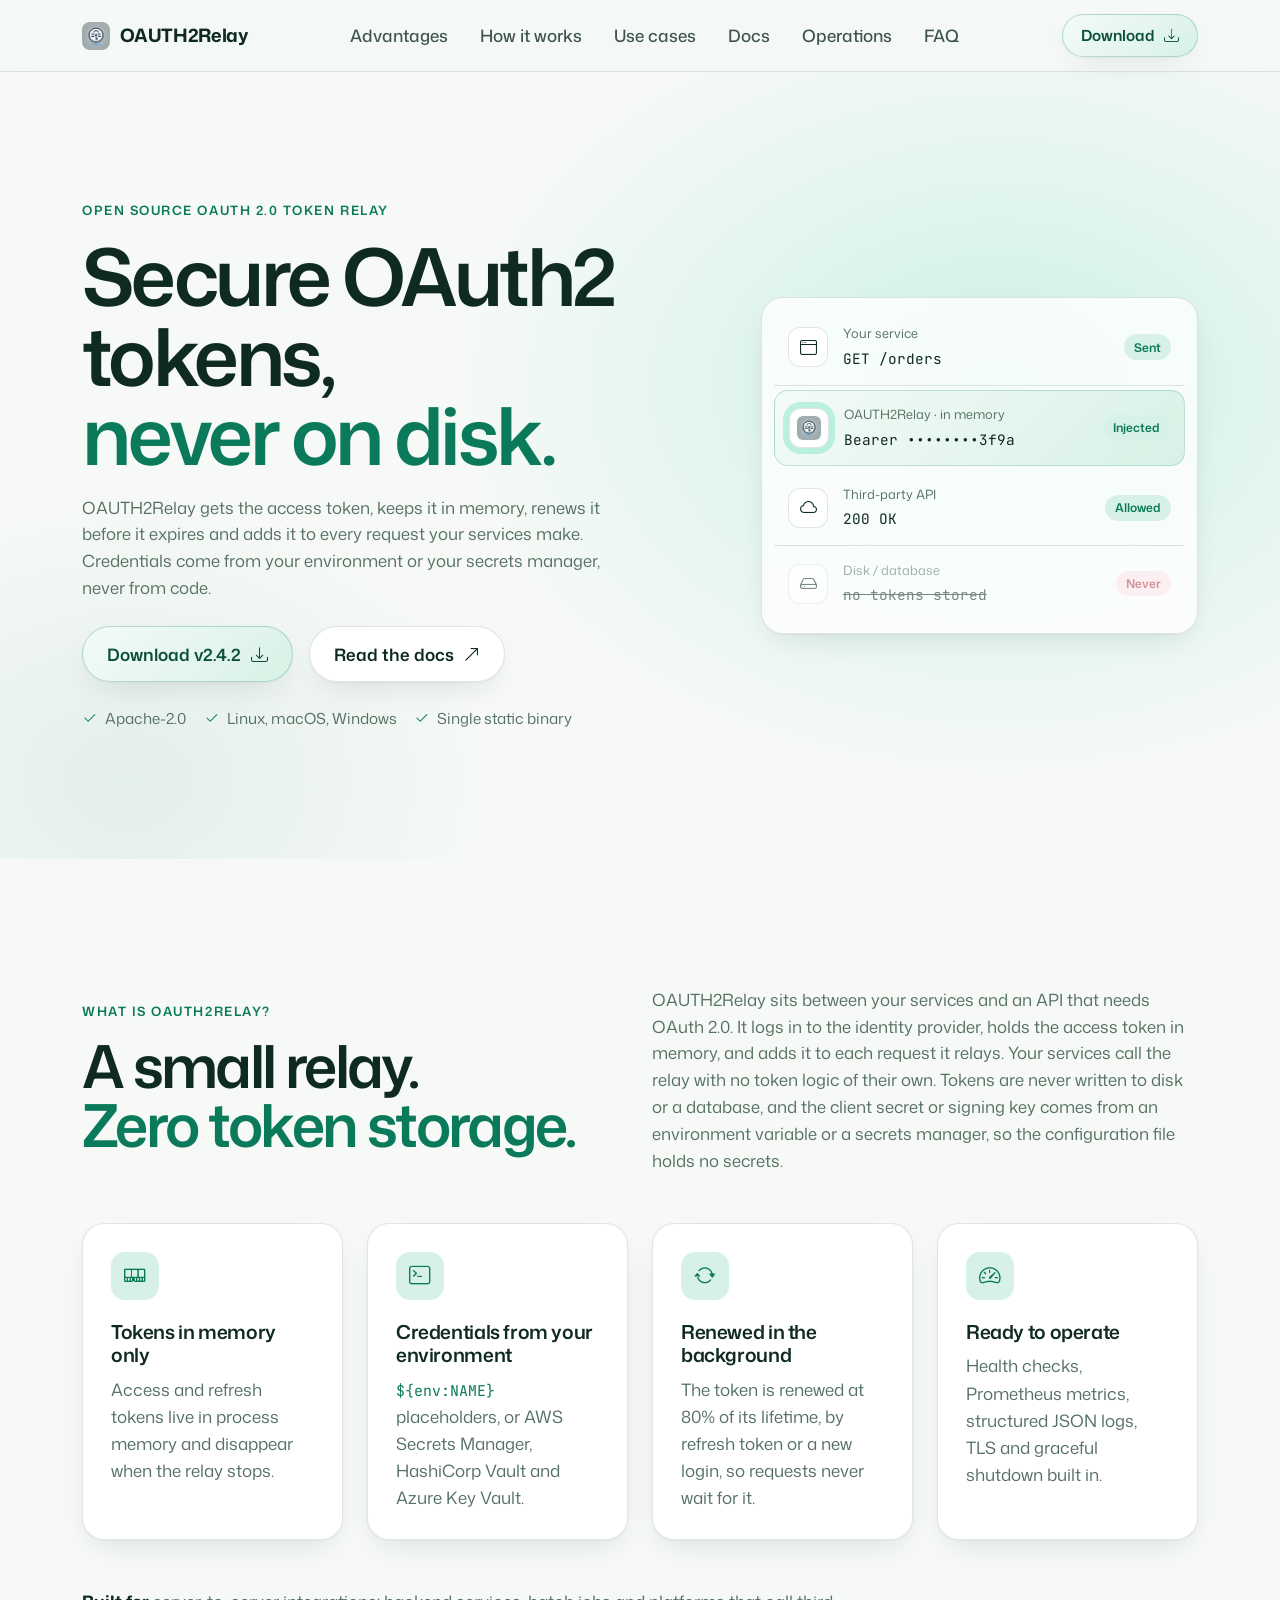
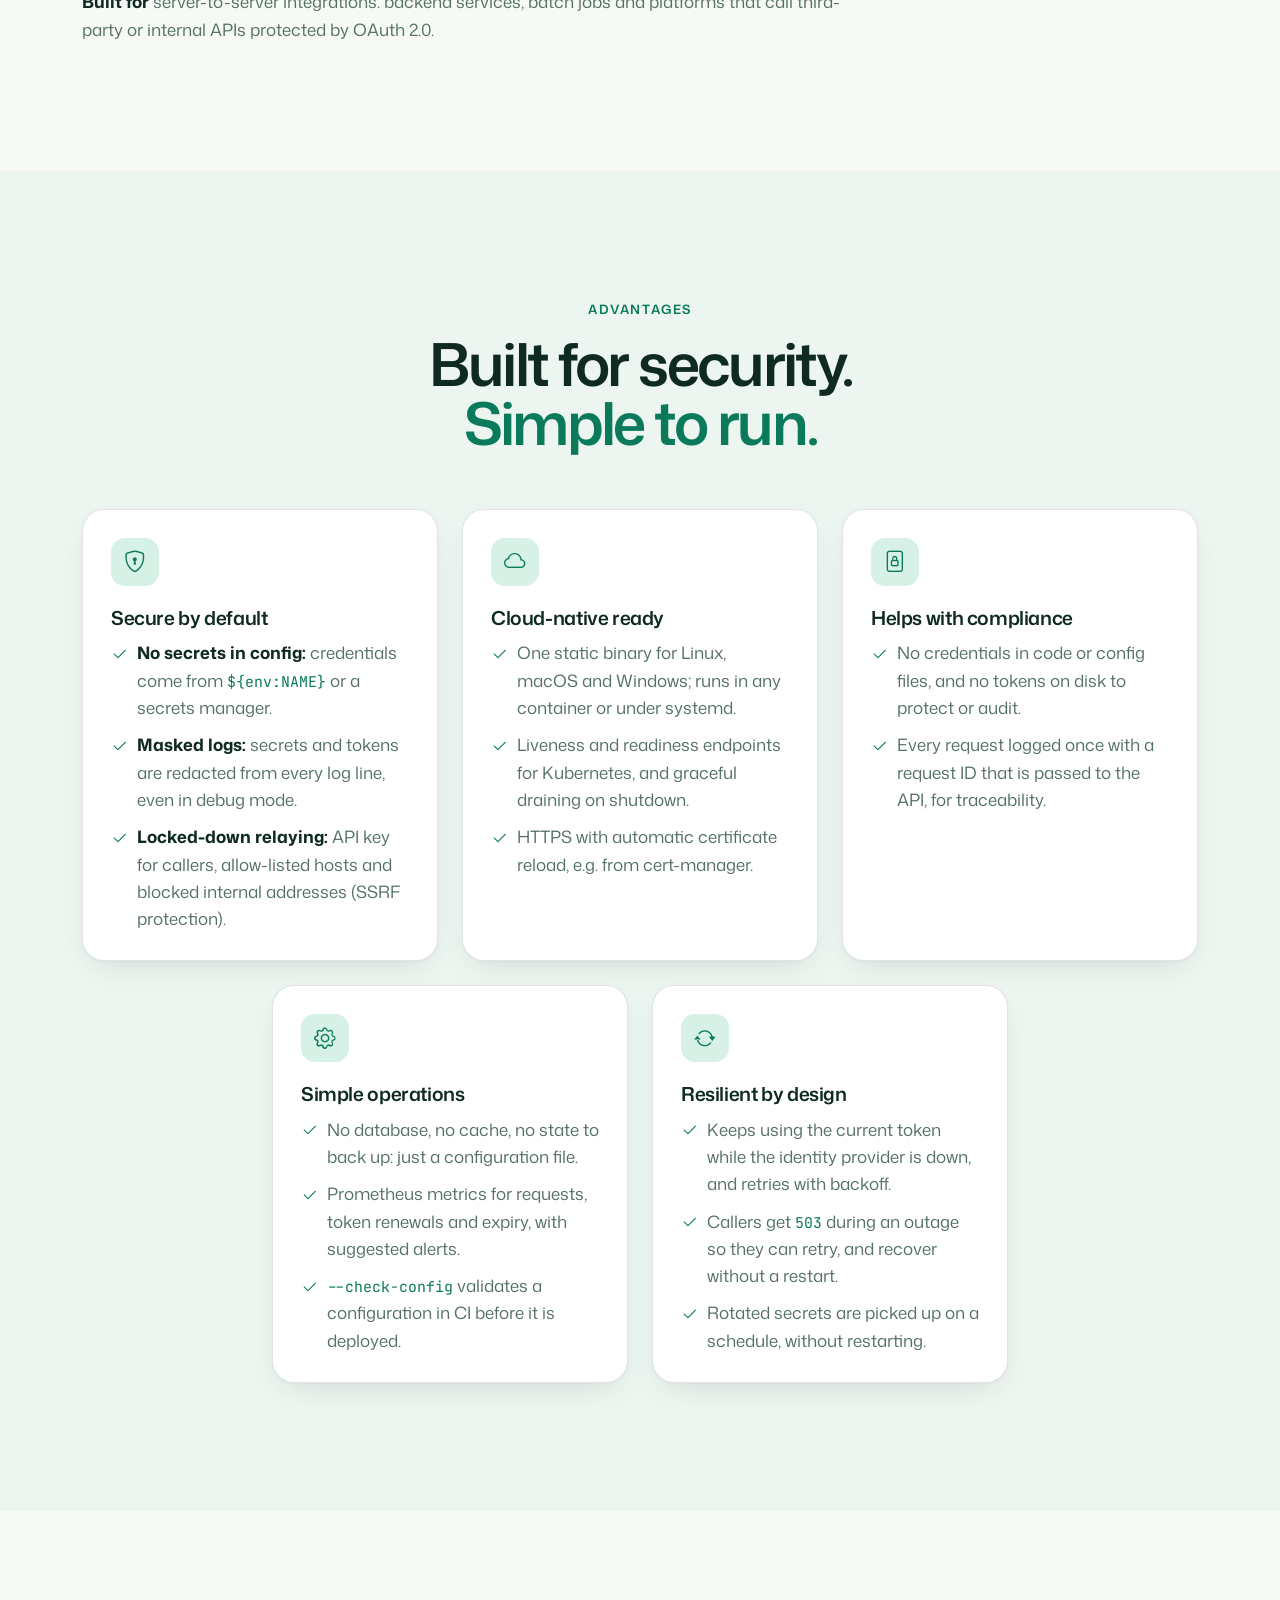
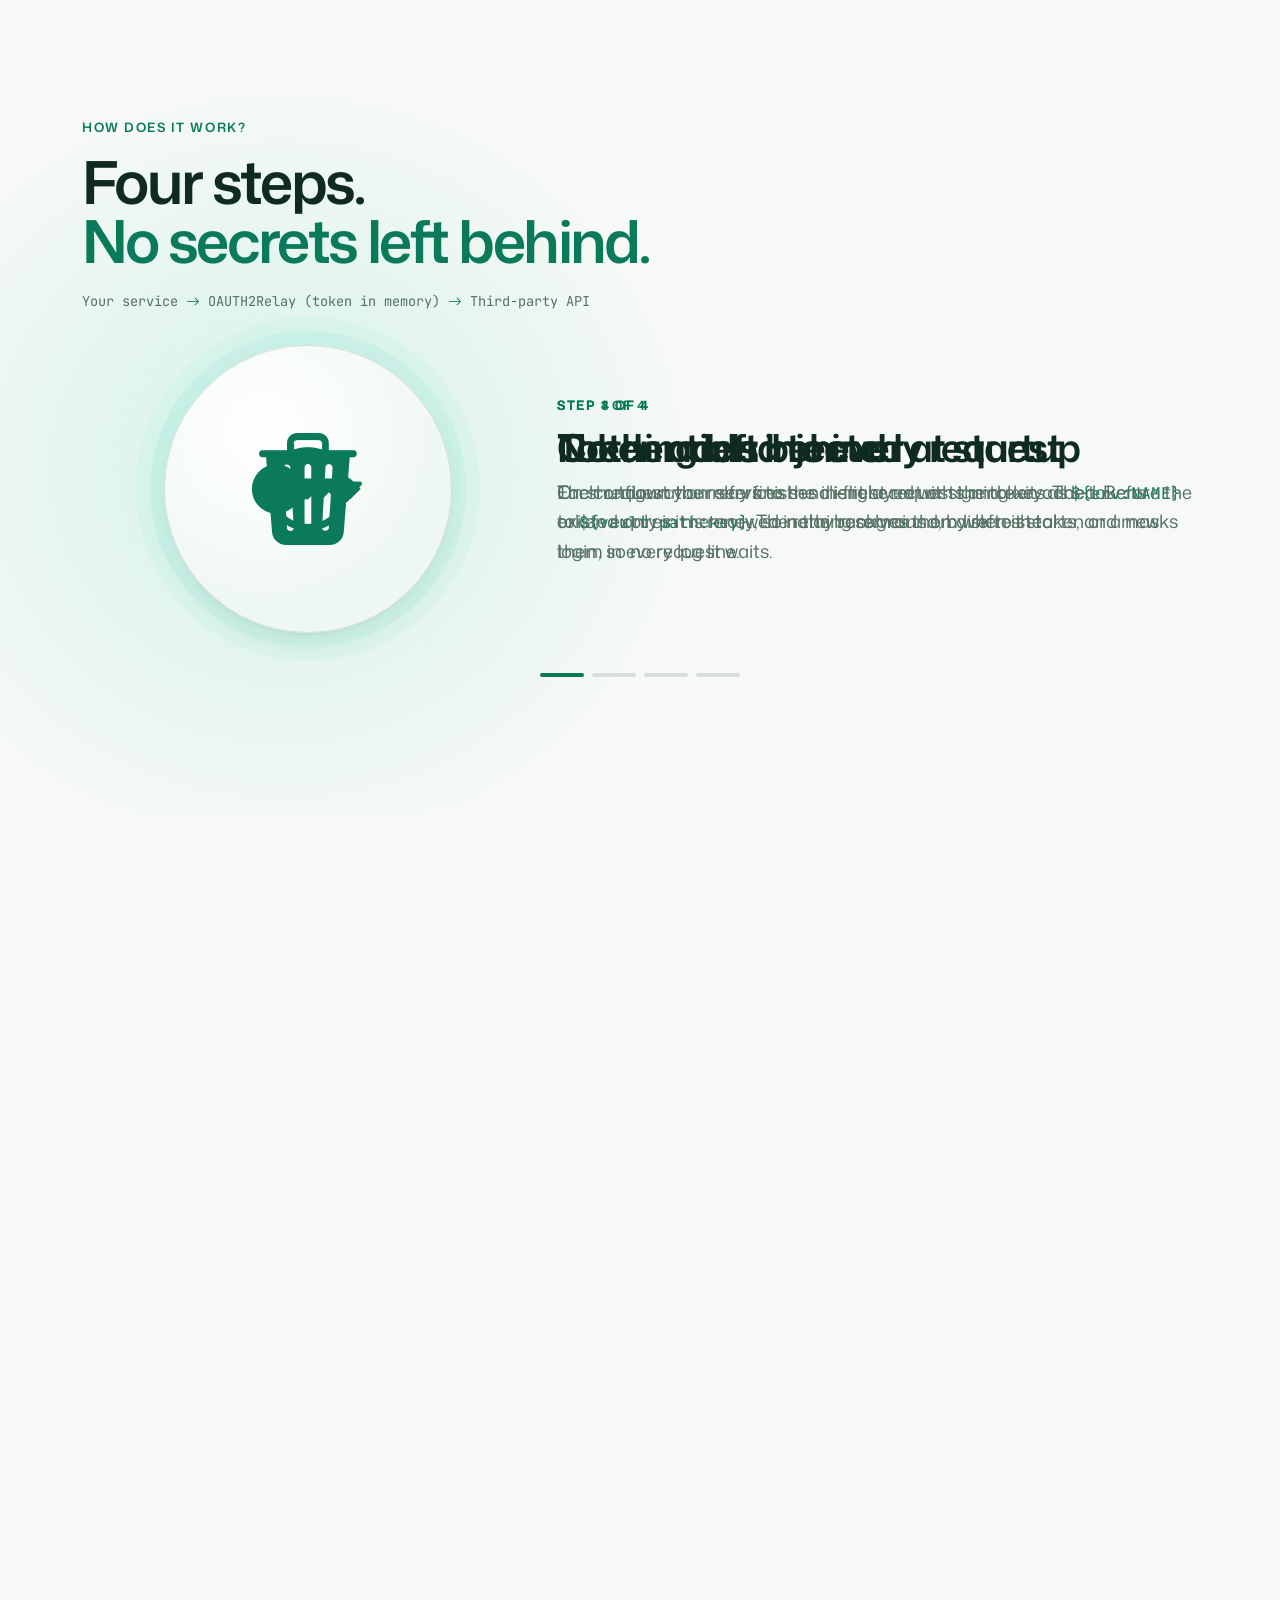
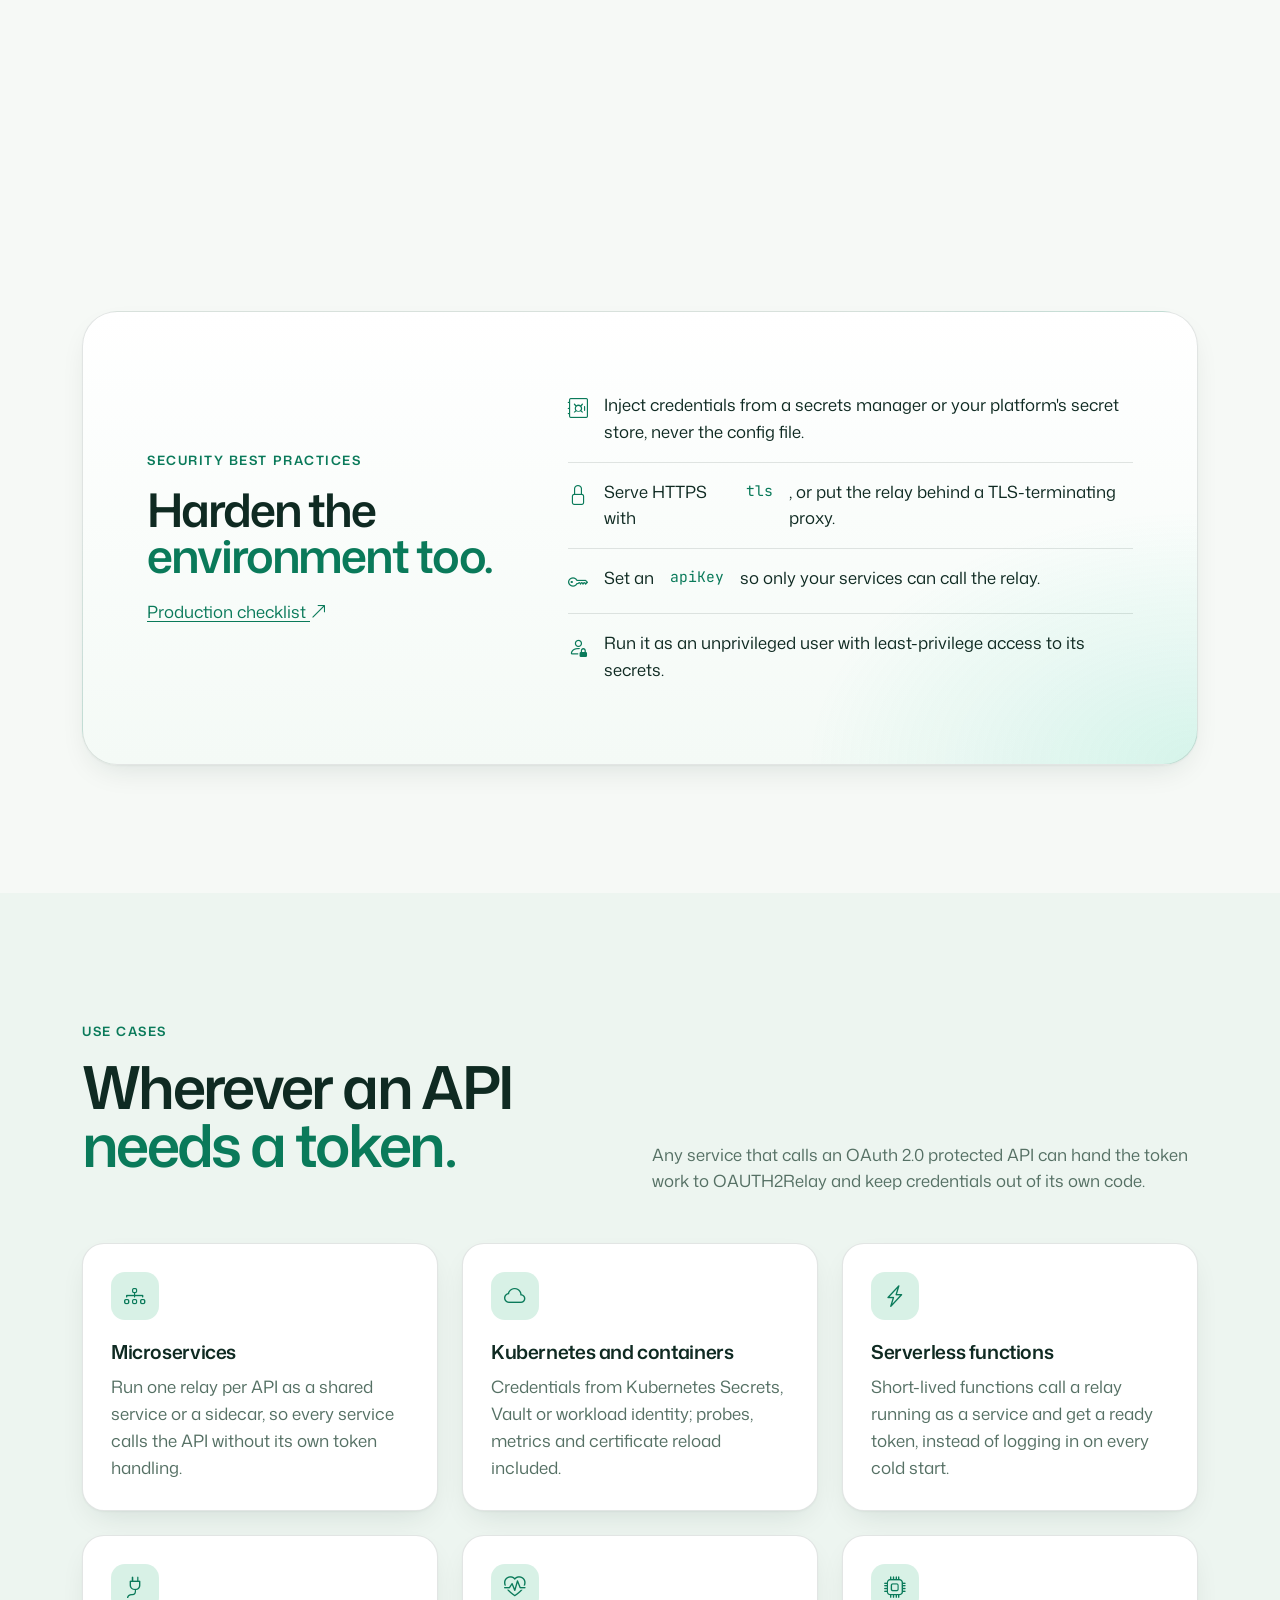
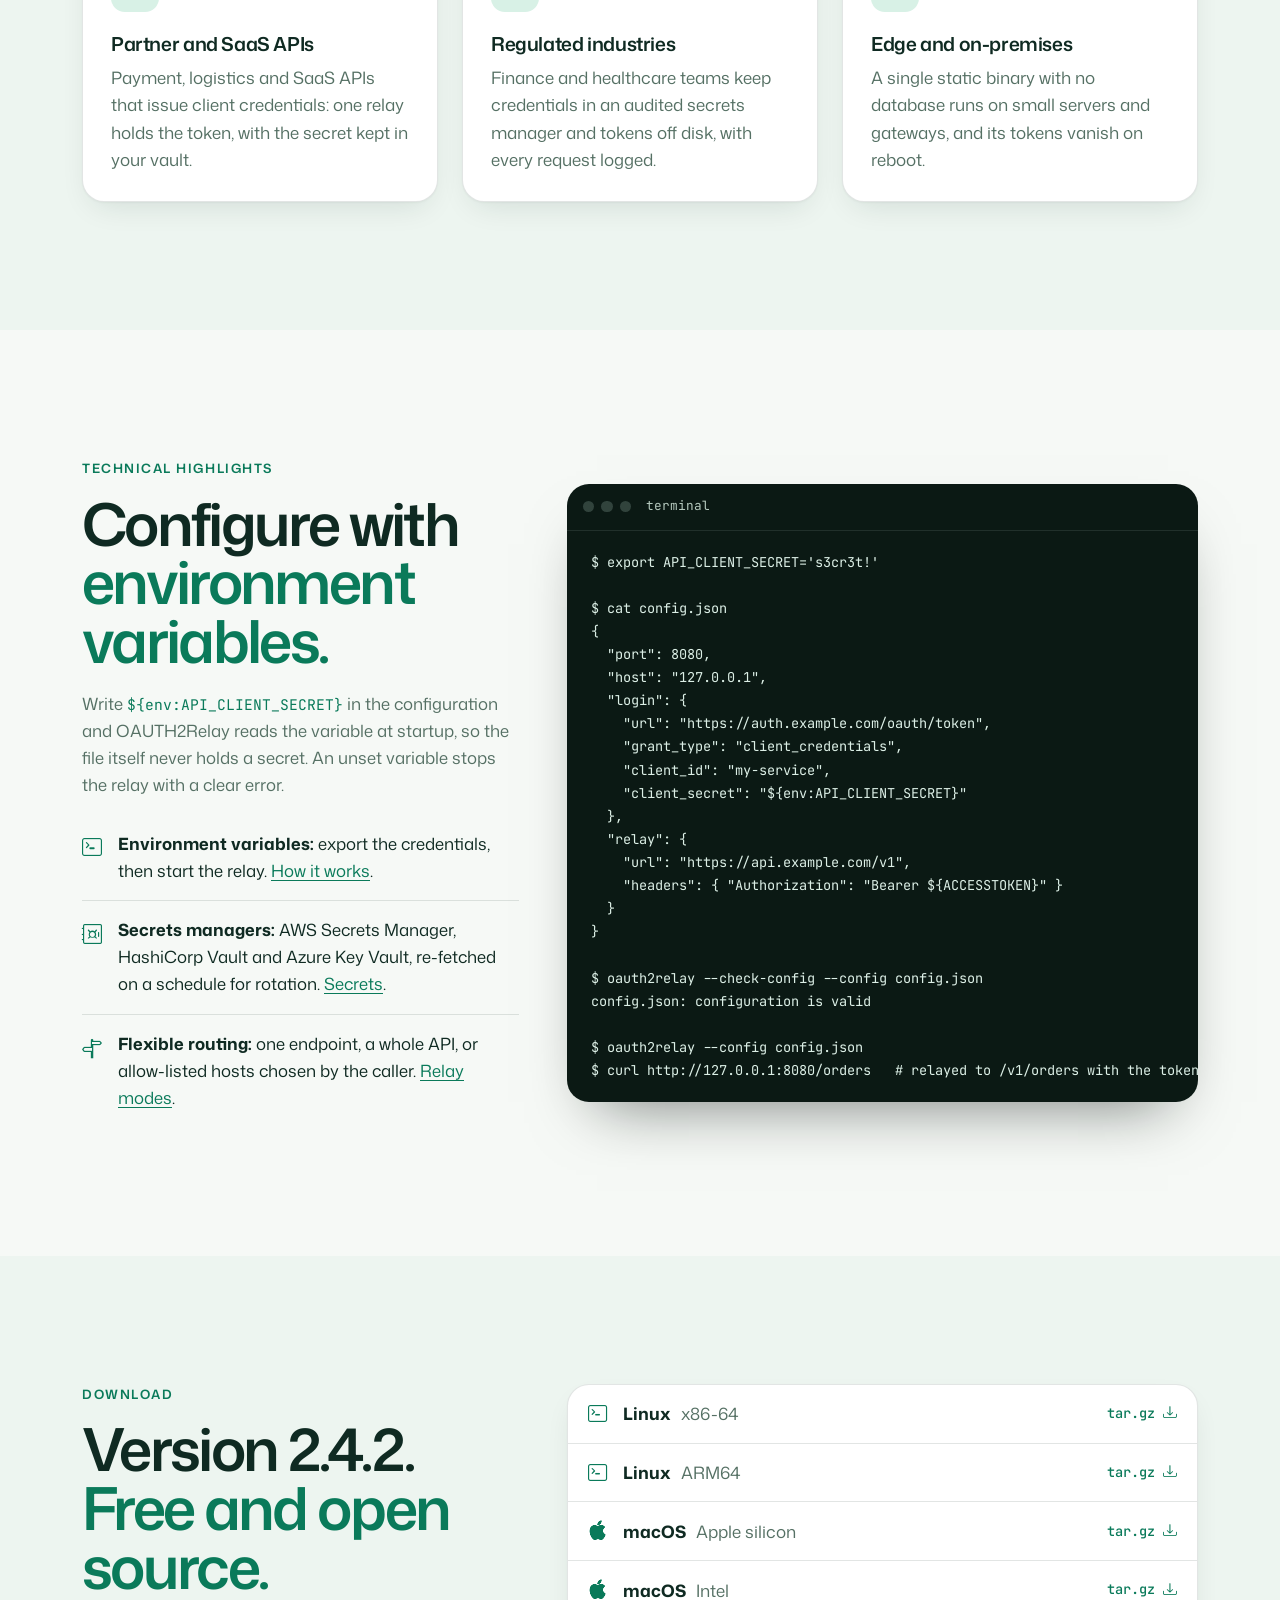
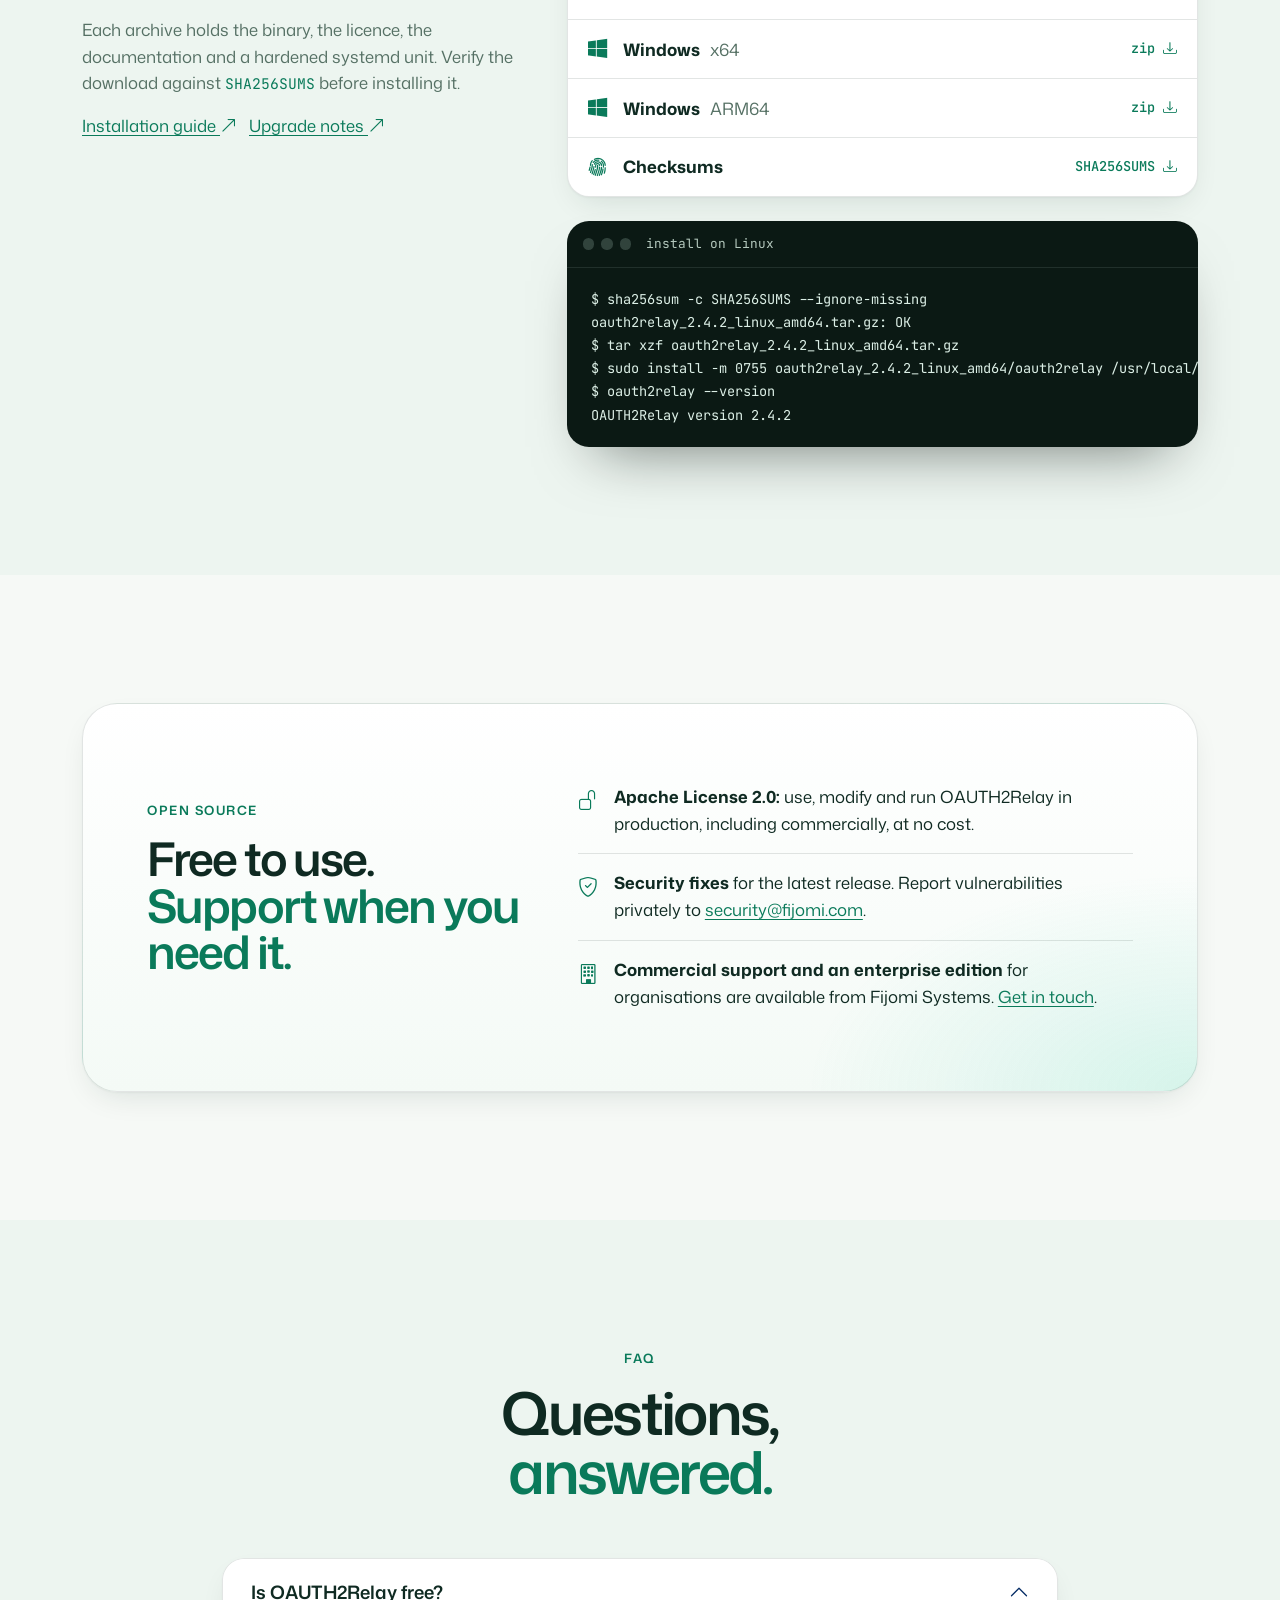
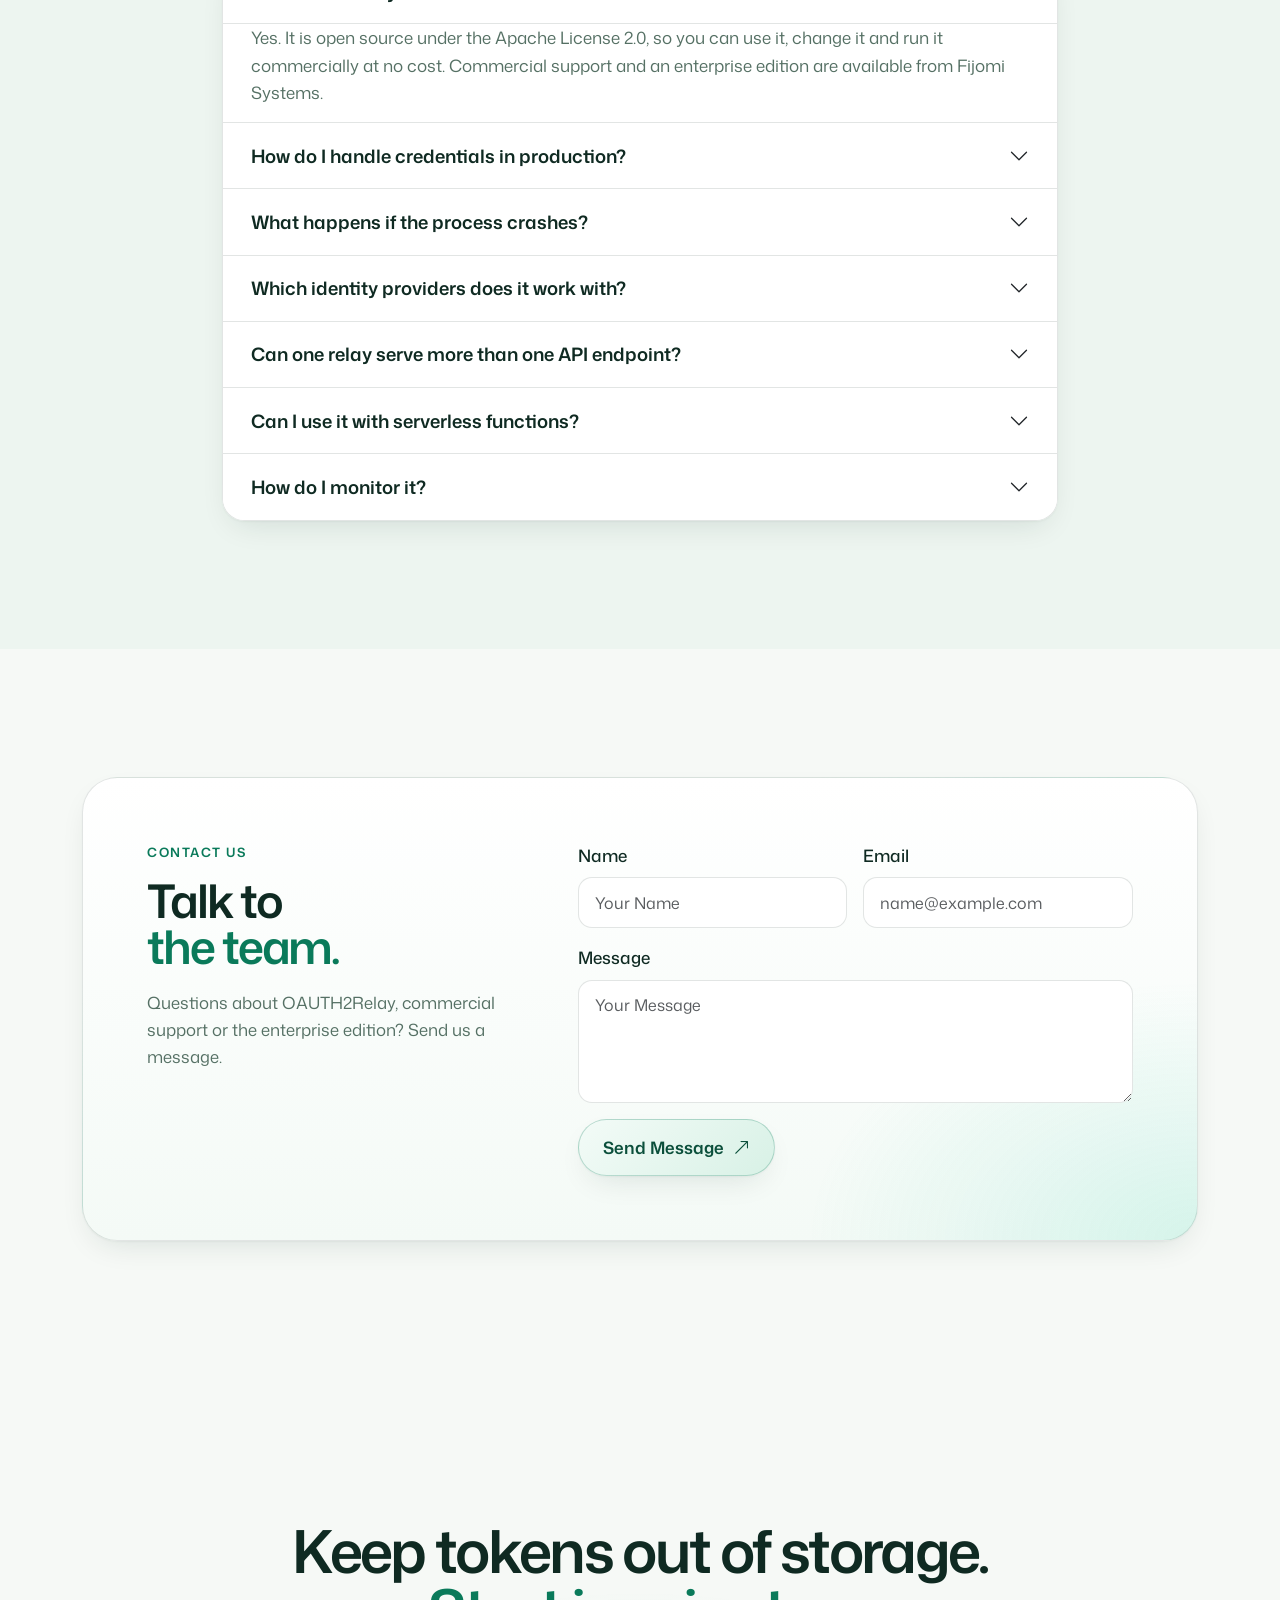
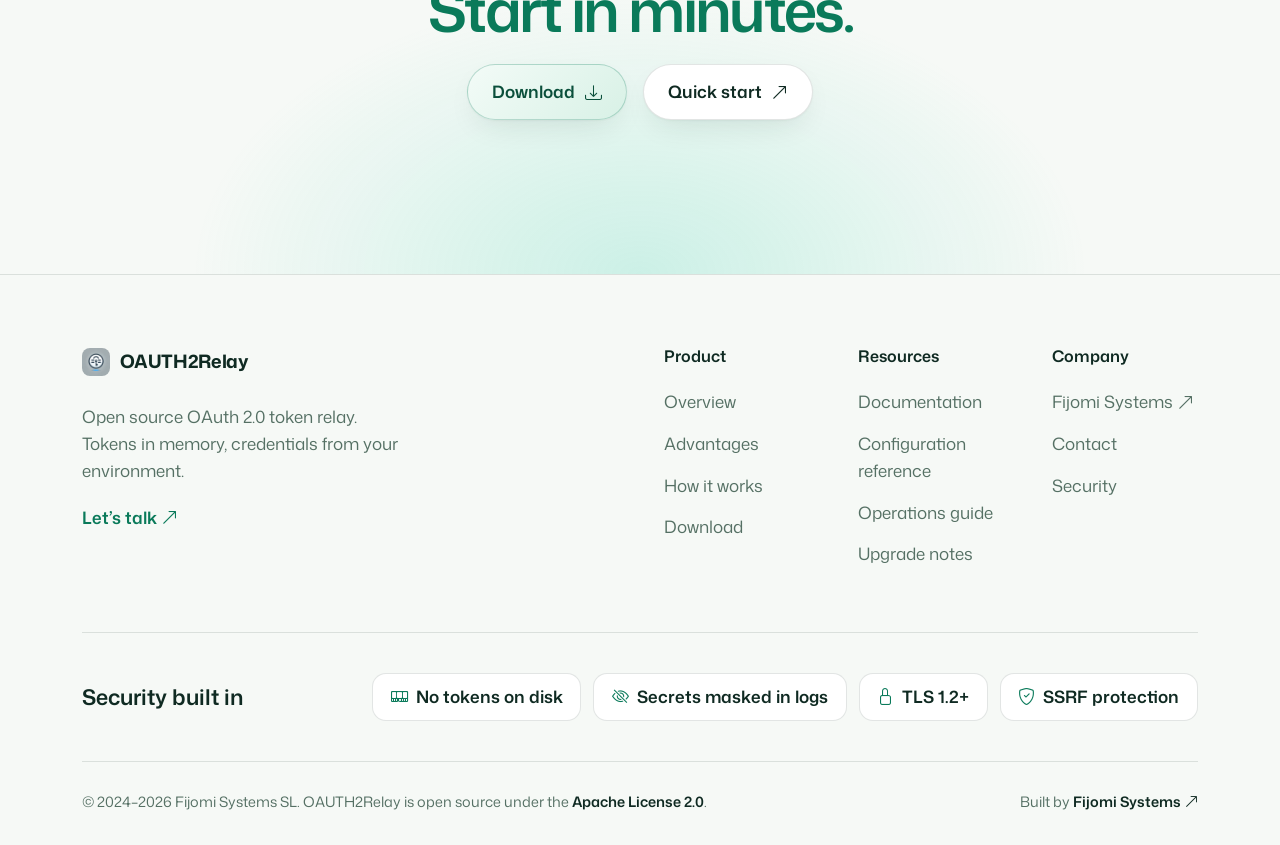
==== commit 63a02b47: "fix(deps): update go-jose to 4.1.6 and x/net to 0.62.0, release v2.4.2 go-jose 4.1.5 has CVE-2026-11" ====
--- a/web/index.html
+++ b/web/index.html
@@ -54,7 +54,7 @@
         "image": "https://oauth2relay.com/og-image.jpg",
         "applicationCategory": "SecurityApplication",
         "operatingSystem": "Linux, macOS, Windows",
-        "softwareVersion": "2.4.1",
+        "softwareVersion": "2.4.2",
         "license": "https://www.apache.org/licenses/LICENSE-2.0",
         "downloadUrl": "https://oauth2relay.com/#download",
         "offers": { "@type": "Offer", "price": "0", "priceCurrency": "EUR" },
@@ -136,7 +136,7 @@
           <h1 class="display-title">Secure OAuth2 tokens,<br><em>never on disk.</em></h1>
           <p class="lead-muted">OAUTH2Relay gets the access token, keeps it in memory, renews it before it expires and adds it to every request your services make. Credentials come from your environment or your secrets manager, never from code.</p>
           <div class="d-flex flex-wrap gap-3 mt-4">
-            <a class="btn-pill btn-pill-primary" href="#download">Download v2.4.1 <i class="bi bi-download"></i></a>
+            <a class="btn-pill btn-pill-primary" href="#download">Download v2.4.2 <i class="bi bi-download"></i></a>
             <a class="btn-pill" href="docs.html">Read the docs <i class="bi bi-arrow-up-right"></i></a>
           </div>
           <p class="hero-meta"><i class="bi bi-check2"></i>Apache-2.0 <i class="bi bi-check2"></i>Linux, macOS, Windows <i class="bi bi-check2"></i>Single static binary</p>
@@ -469,28 +469,28 @@
       <div class="row g-4 g-lg-5">
         <div class="col-lg-5" data-reveal>
           <p class="eyebrow">Download</p>
-          <h2 class="section-title">Version 2.4.1.<br><em>Free and open source.</em></h2>
+          <h2 class="section-title">Version 2.4.2.<br><em>Free and open source.</em></h2>
           <p class="lead-muted">Each archive holds the binary, the licence, the documentation and a hardened systemd unit. Verify the download against <code>SHA256SUMS</code> before installing it.</p>
           <p class="lead-muted"><a href="docs.html#install">Installation guide <i class="bi bi-arrow-up-right"></i></a> &nbsp; <a href="docs.html#upgrading">Upgrade notes <i class="bi bi-arrow-up-right"></i></a></p>
         </div>
         <div class="col-lg-7" data-reveal data-reveal-delay="120">
           <ul class="download-list">
-            <li><i class="bi bi-terminal"></i><span><strong>Linux</strong> x86-64</span><a href="downloads/v2.4.1/oauth2relay_2.4.1_linux_amd64.tar.gz">tar.gz <i class="bi bi-download"></i></a></li>
-            <li><i class="bi bi-terminal"></i><span><strong>Linux</strong> ARM64</span><a href="downloads/v2.4.1/oauth2relay_2.4.1_linux_arm64.tar.gz">tar.gz <i class="bi bi-download"></i></a></li>
-            <li><i class="bi bi-apple"></i><span><strong>macOS</strong> Apple silicon</span><a href="downloads/v2.4.1/oauth2relay_2.4.1_darwin_arm64.tar.gz">tar.gz <i class="bi bi-download"></i></a></li>
-            <li><i class="bi bi-apple"></i><span><strong>macOS</strong> Intel</span><a href="downloads/v2.4.1/oauth2relay_2.4.1_darwin_amd64.tar.gz">tar.gz <i class="bi bi-download"></i></a></li>
-            <li><i class="bi bi-windows"></i><span><strong>Windows</strong> x64</span><a href="downloads/v2.4.1/oauth2relay_2.4.1_windows_amd64.zip">zip <i class="bi bi-download"></i></a></li>
-            <li><i class="bi bi-windows"></i><span><strong>Windows</strong> ARM64</span><a href="downloads/v2.4.1/oauth2relay_2.4.1_windows_arm64.zip">zip <i class="bi bi-download"></i></a></li>
-            <li><i class="bi bi-fingerprint"></i><span><strong>Checksums</strong></span><a href="downloads/v2.4.1/SHA256SUMS">SHA256SUMS <i class="bi bi-download"></i></a></li>
+            <li><i class="bi bi-terminal"></i><span><strong>Linux</strong> x86-64</span><a href="downloads/v2.4.2/oauth2relay_2.4.2_linux_amd64.tar.gz">tar.gz <i class="bi bi-download"></i></a></li>
+            <li><i class="bi bi-terminal"></i><span><strong>Linux</strong> ARM64</span><a href="downloads/v2.4.2/oauth2relay_2.4.2_linux_arm64.tar.gz">tar.gz <i class="bi bi-download"></i></a></li>
+            <li><i class="bi bi-apple"></i><span><strong>macOS</strong> Apple silicon</span><a href="downloads/v2.4.2/oauth2relay_2.4.2_darwin_arm64.tar.gz">tar.gz <i class="bi bi-download"></i></a></li>
+            <li><i class="bi bi-apple"></i><span><strong>macOS</strong> Intel</span><a href="downloads/v2.4.2/oauth2relay_2.4.2_darwin_amd64.tar.gz">tar.gz <i class="bi bi-download"></i></a></li>
+            <li><i class="bi bi-windows"></i><span><strong>Windows</strong> x64</span><a href="downloads/v2.4.2/oauth2relay_2.4.2_windows_amd64.zip">zip <i class="bi bi-download"></i></a></li>
+            <li><i class="bi bi-windows"></i><span><strong>Windows</strong> ARM64</span><a href="downloads/v2.4.2/oauth2relay_2.4.2_windows_arm64.zip">zip <i class="bi bi-download"></i></a></li>
+            <li><i class="bi bi-fingerprint"></i><span><strong>Checksums</strong></span><a href="downloads/v2.4.2/SHA256SUMS">SHA256SUMS <i class="bi bi-download"></i></a></li>
           </ul>
           <div class="code-window mt-4">
             <div class="code-window-bar"><i></i><i></i><i></i><span>install on Linux</span></div>
             <pre><code>$ sha256sum -c SHA256SUMS --ignore-missing
-oauth2relay_2.4.1_linux_amd64.tar.gz: OK
-$ tar xzf oauth2relay_2.4.1_linux_amd64.tar.gz
-$ sudo install -m 0755 oauth2relay_2.4.1_linux_amd64/oauth2relay /usr/local/bin/
+oauth2relay_2.4.2_linux_amd64.tar.gz: OK
+$ tar xzf oauth2relay_2.4.2_linux_amd64.tar.gz
+$ sudo install -m 0755 oauth2relay_2.4.2_linux_amd64/oauth2relay /usr/local/bin/
 $ oauth2relay --version
-OAUTH2Relay version 2.4.1</code></pre>
+OAUTH2Relay version 2.4.2</code></pre>
           </div>
         </div>
       </div>
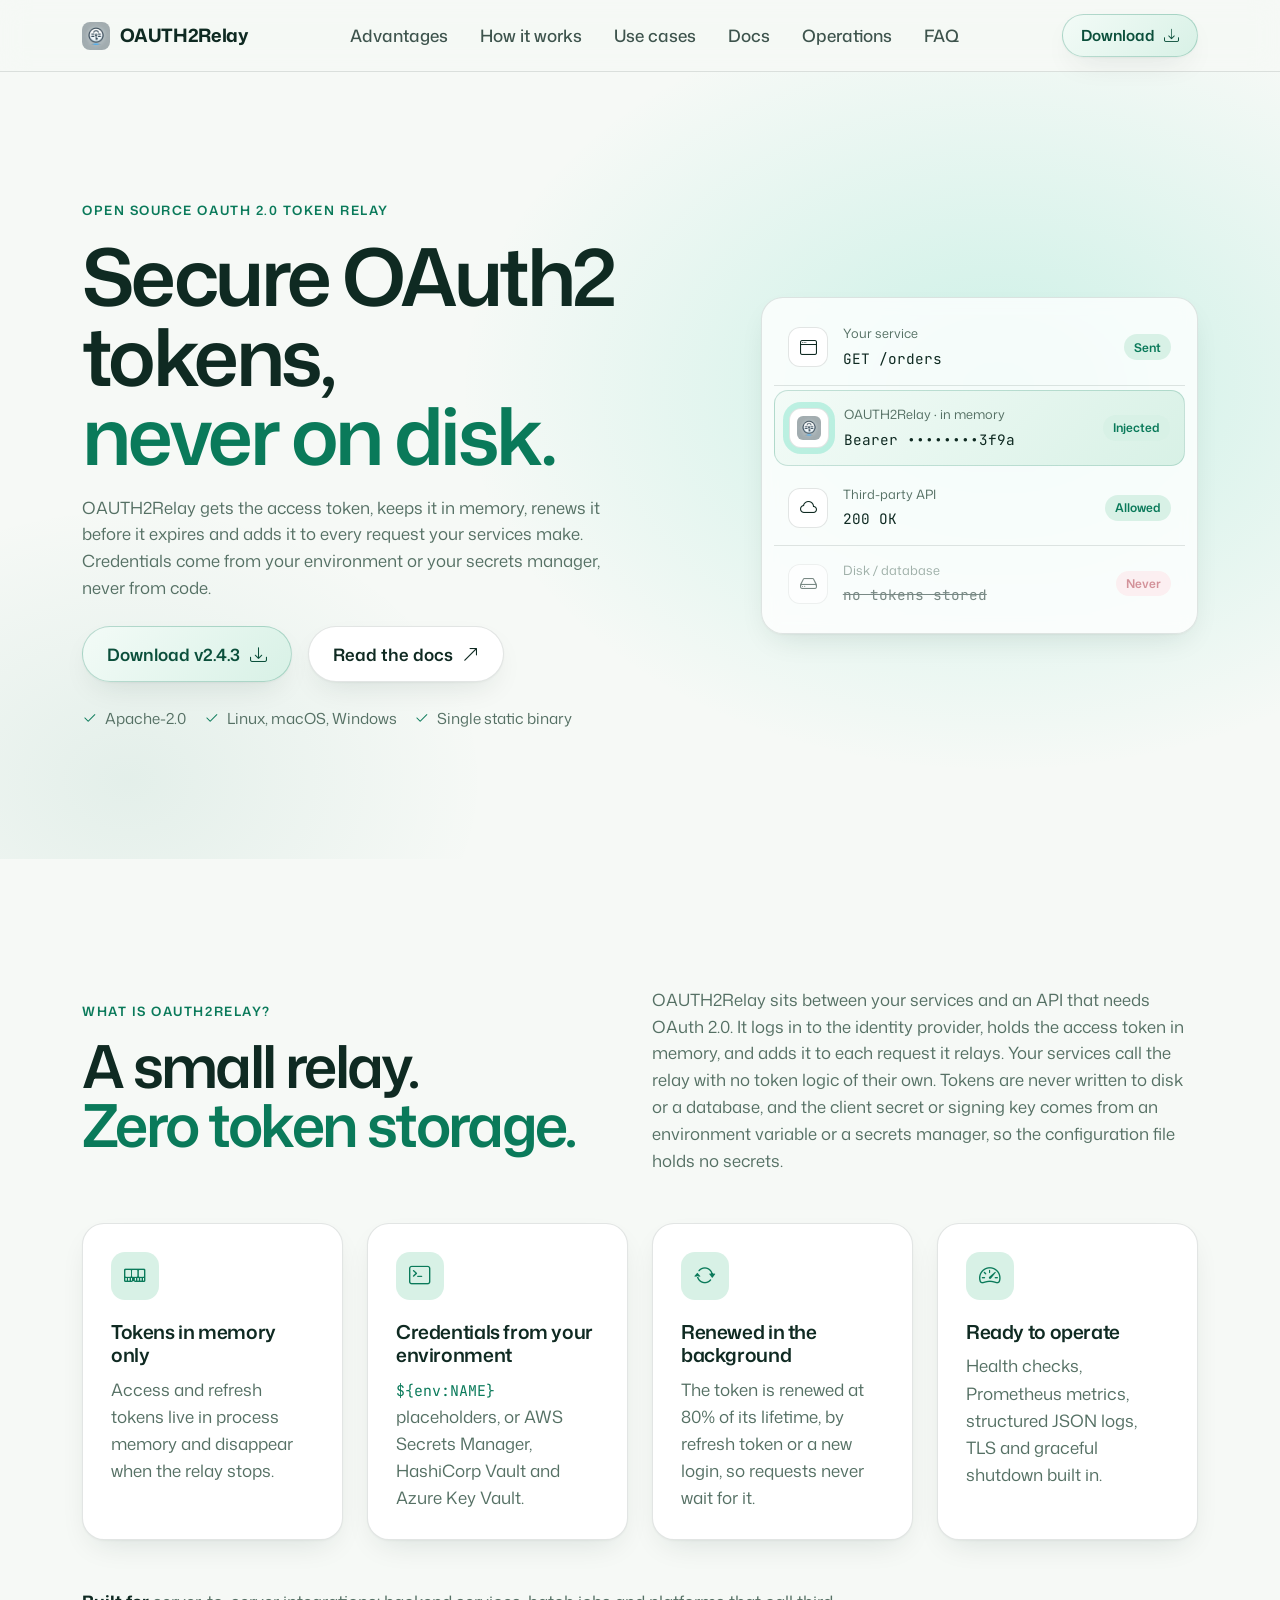
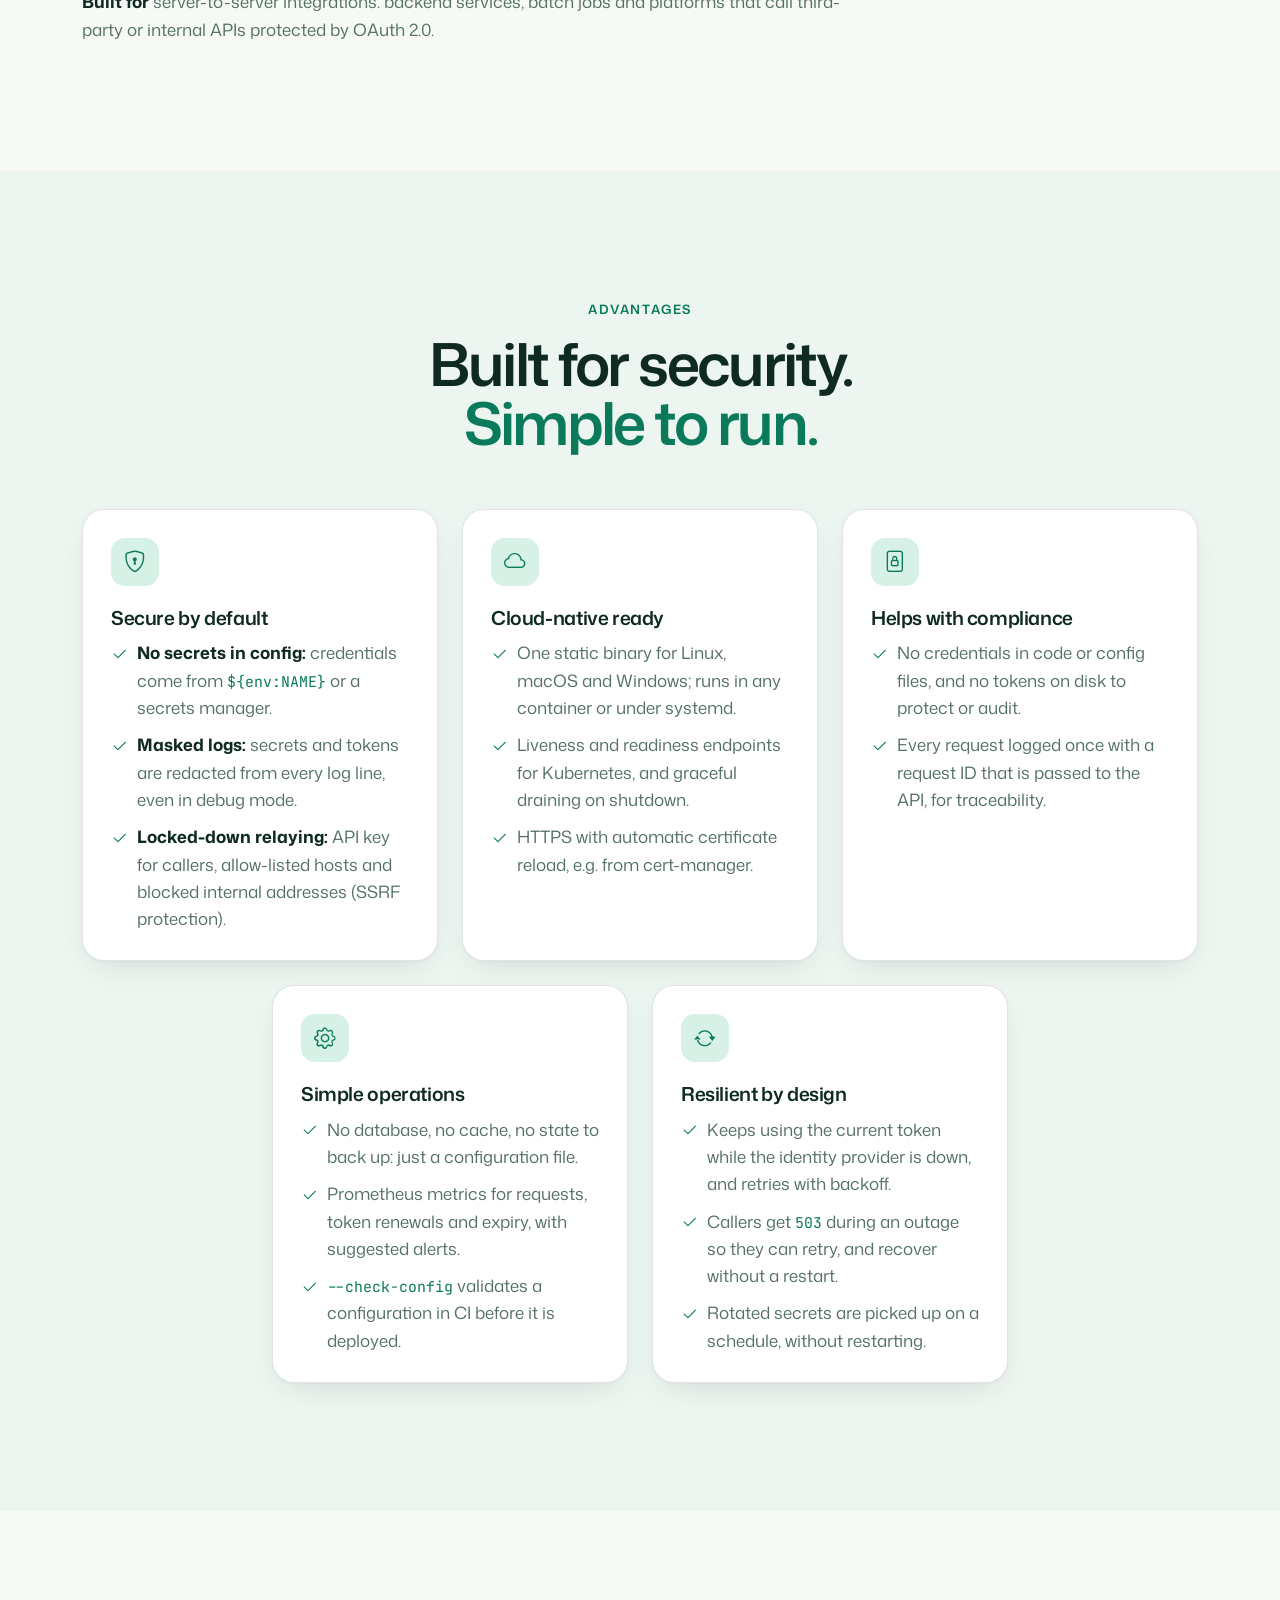
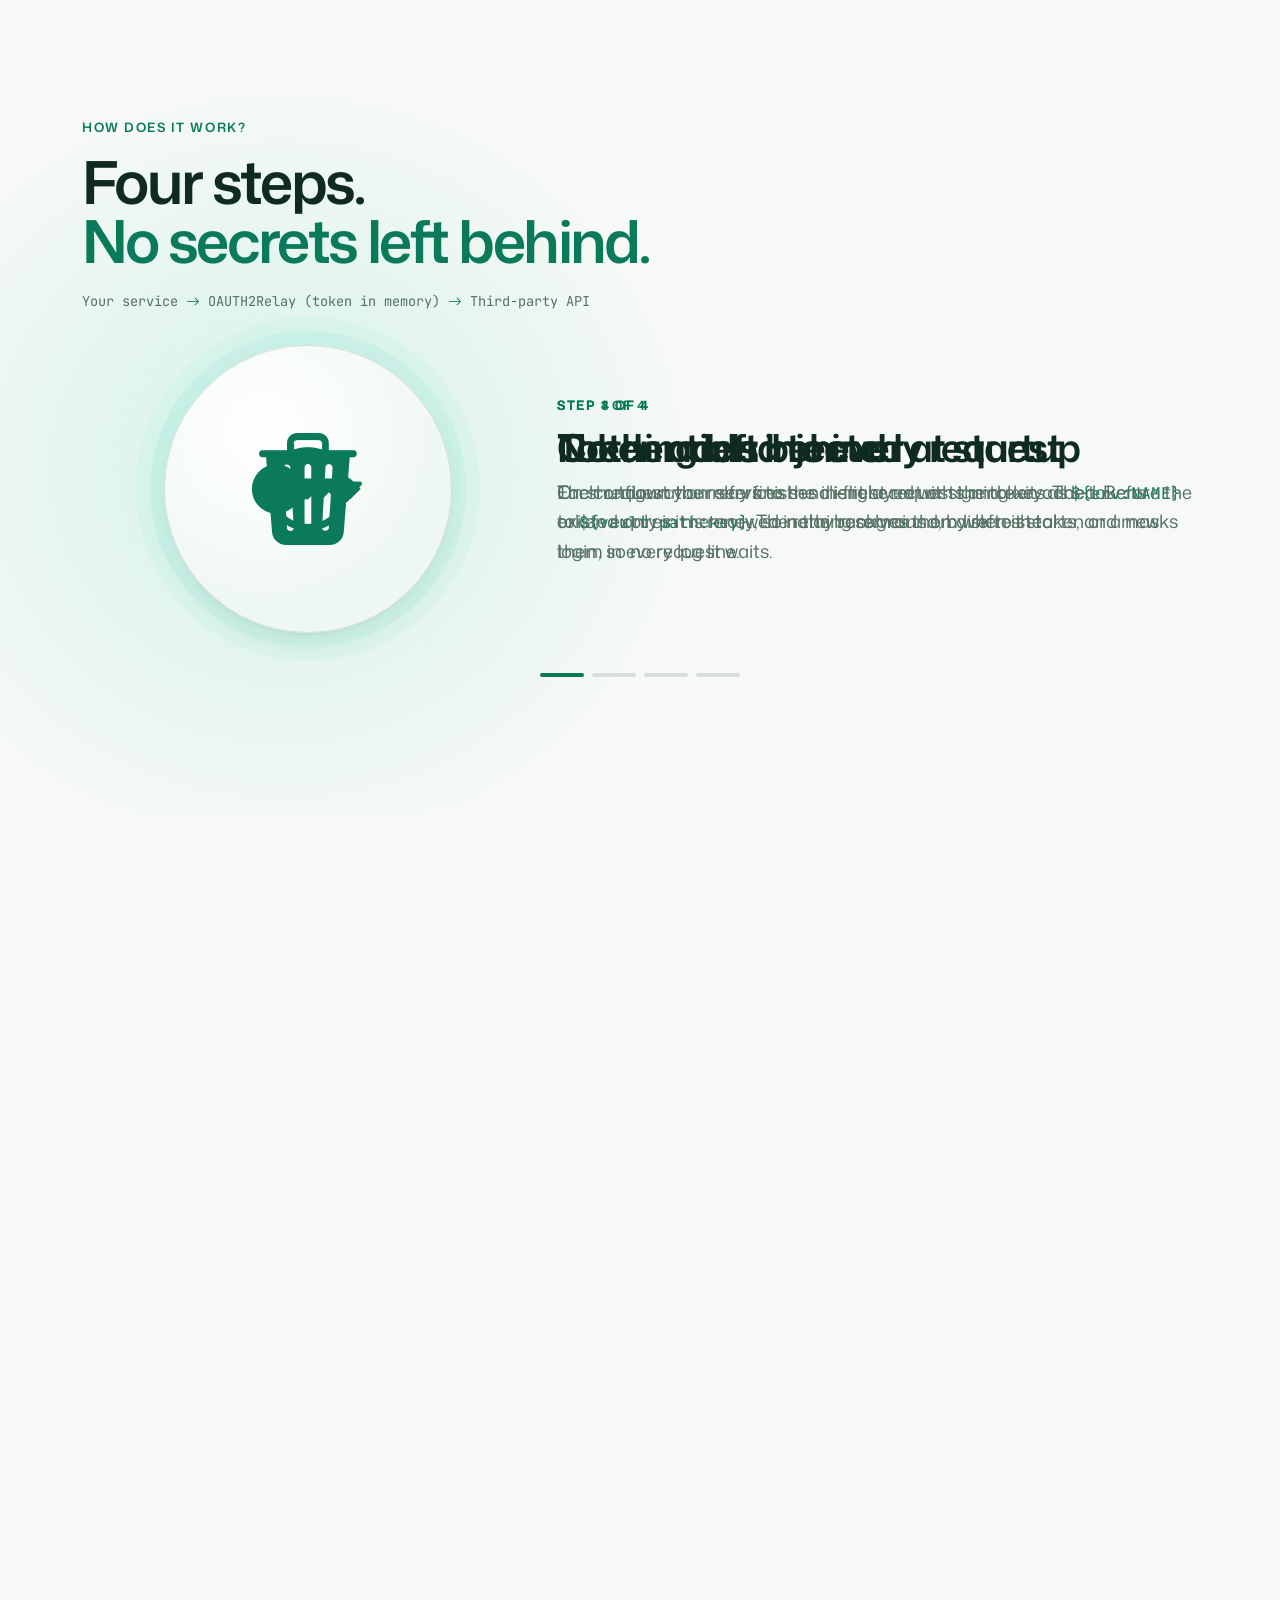
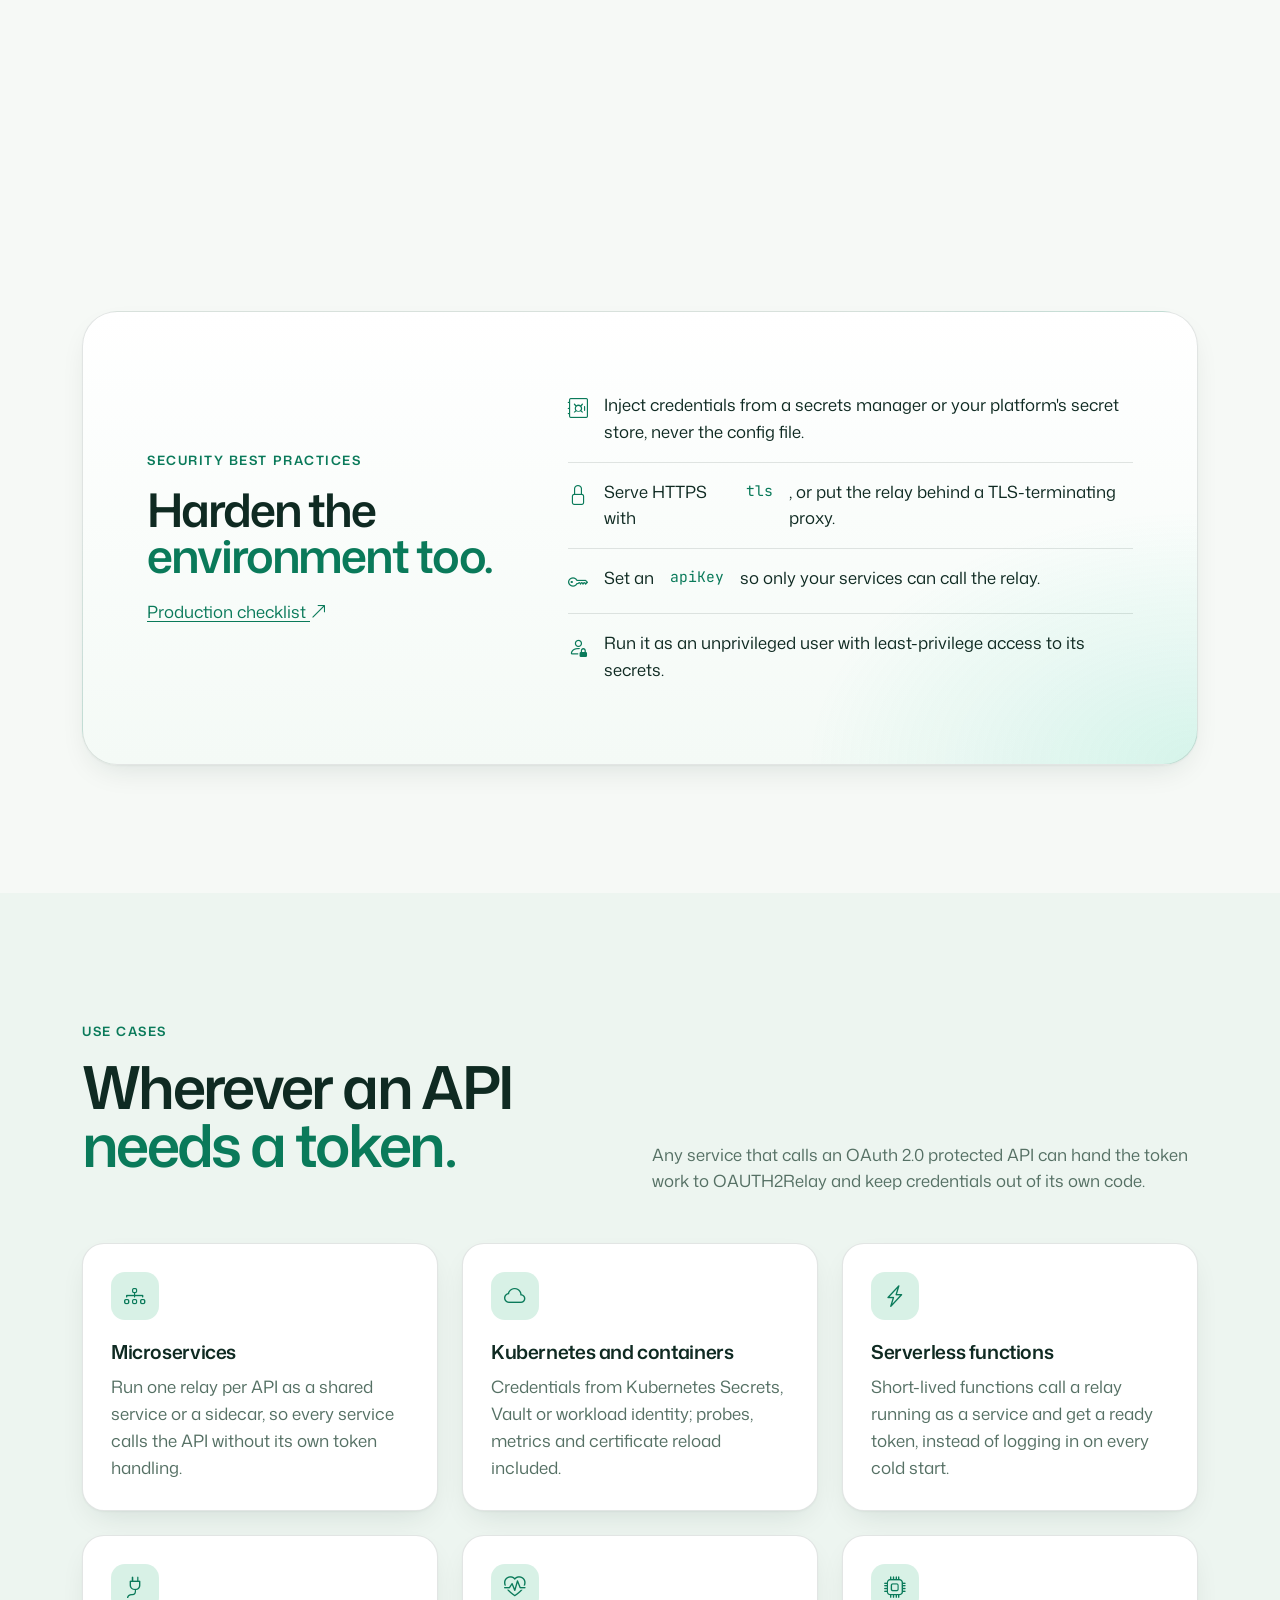
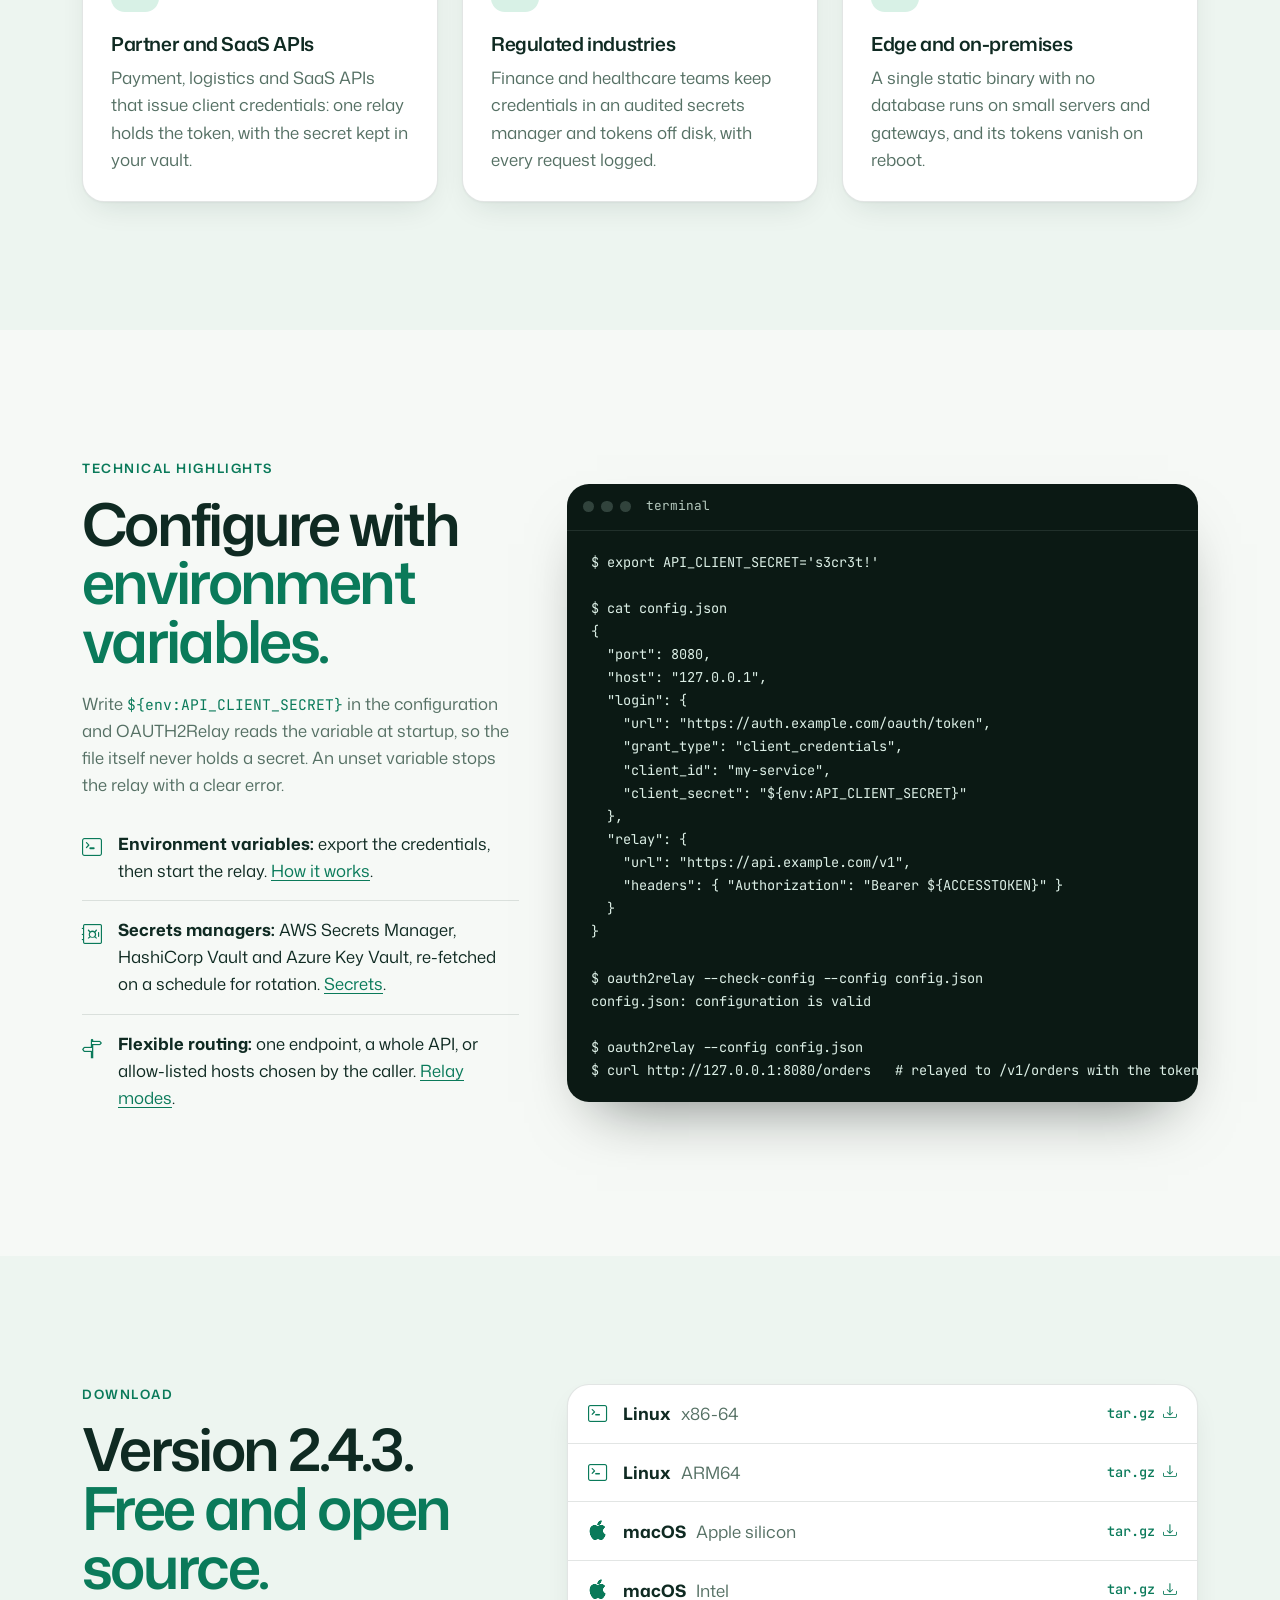
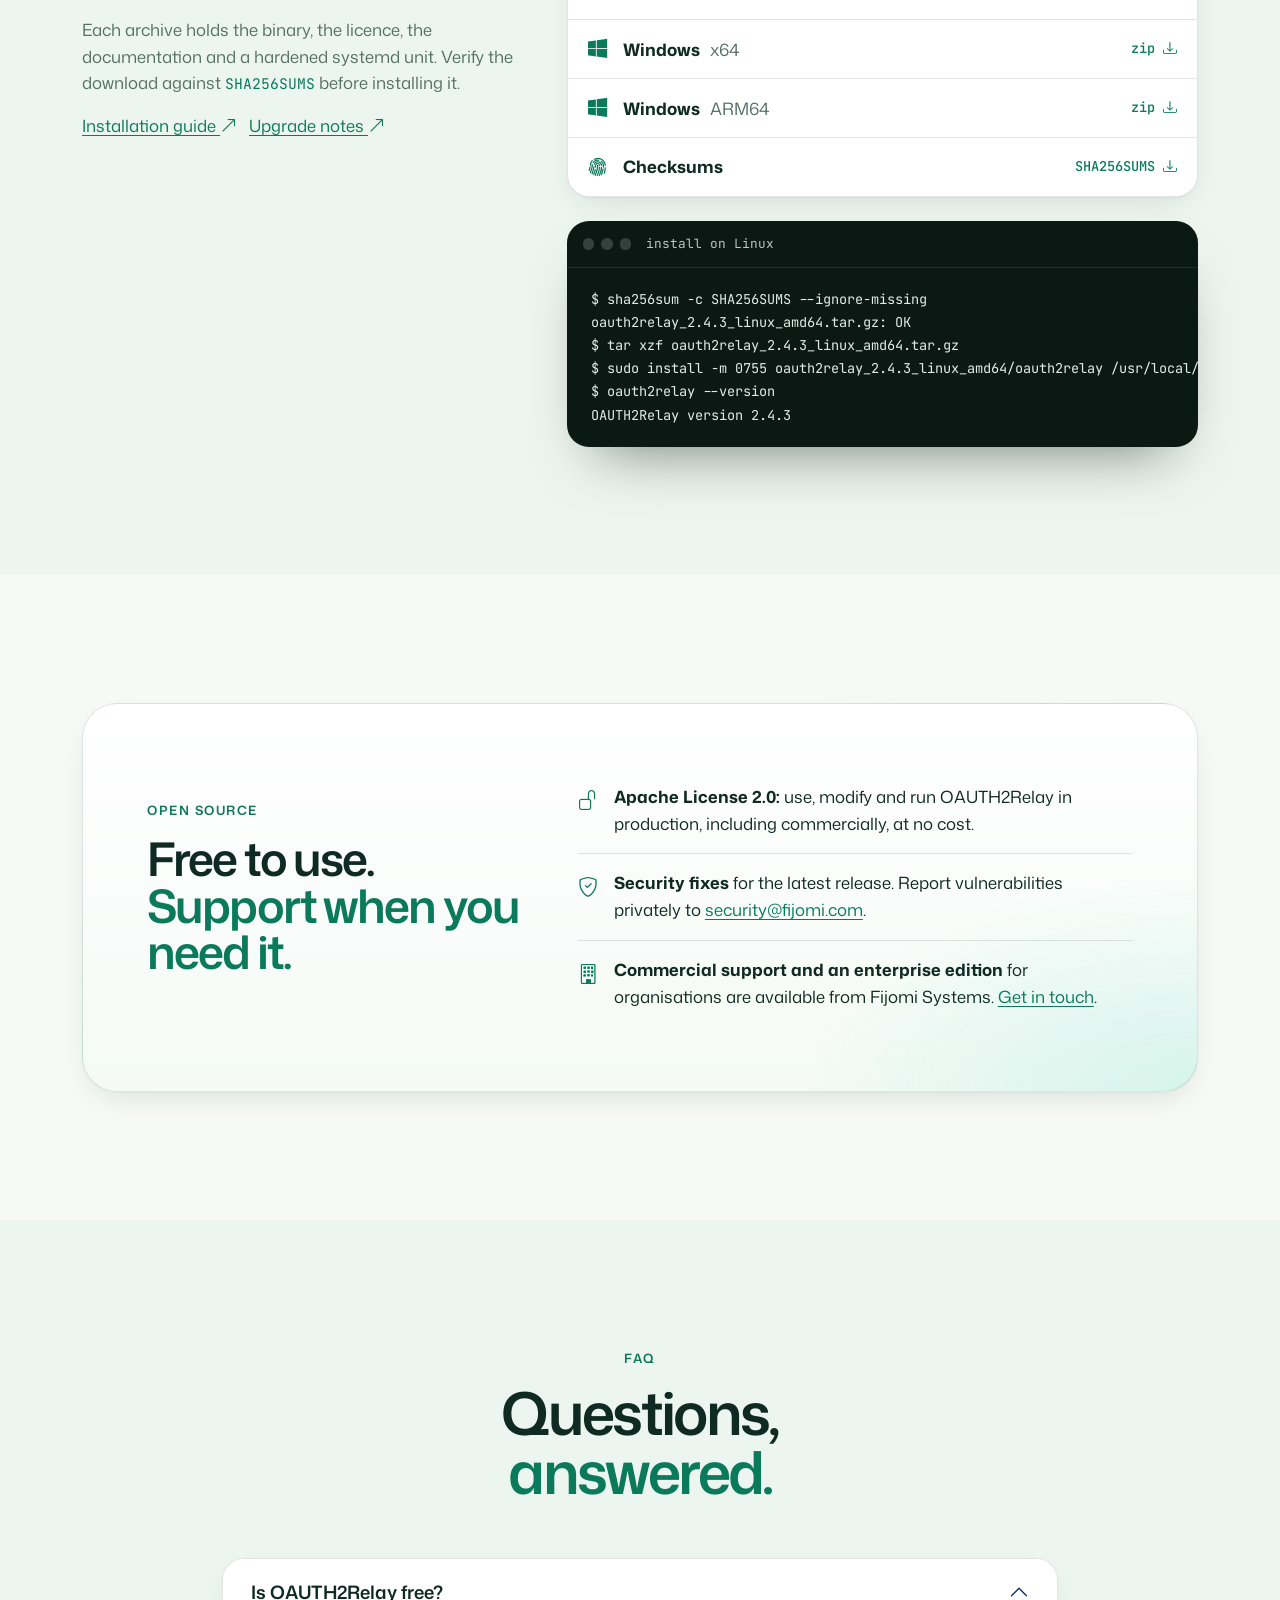
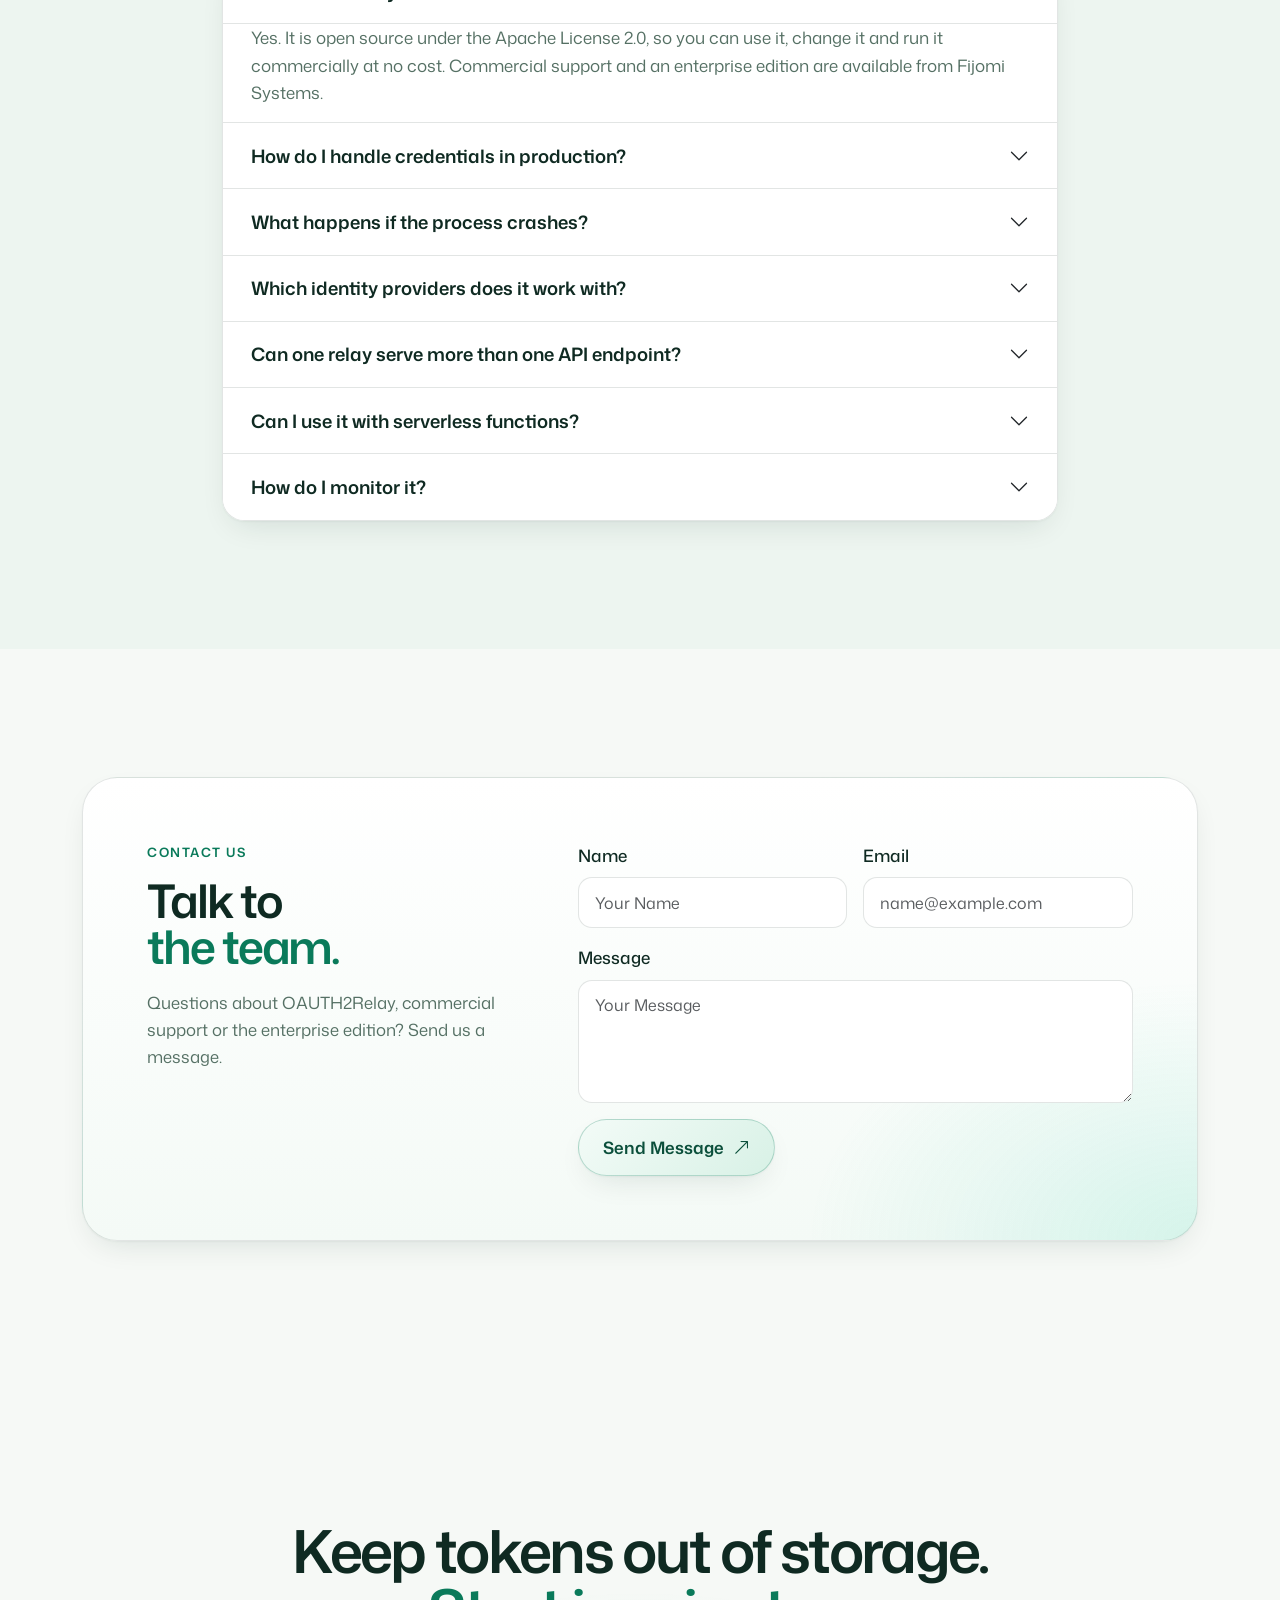
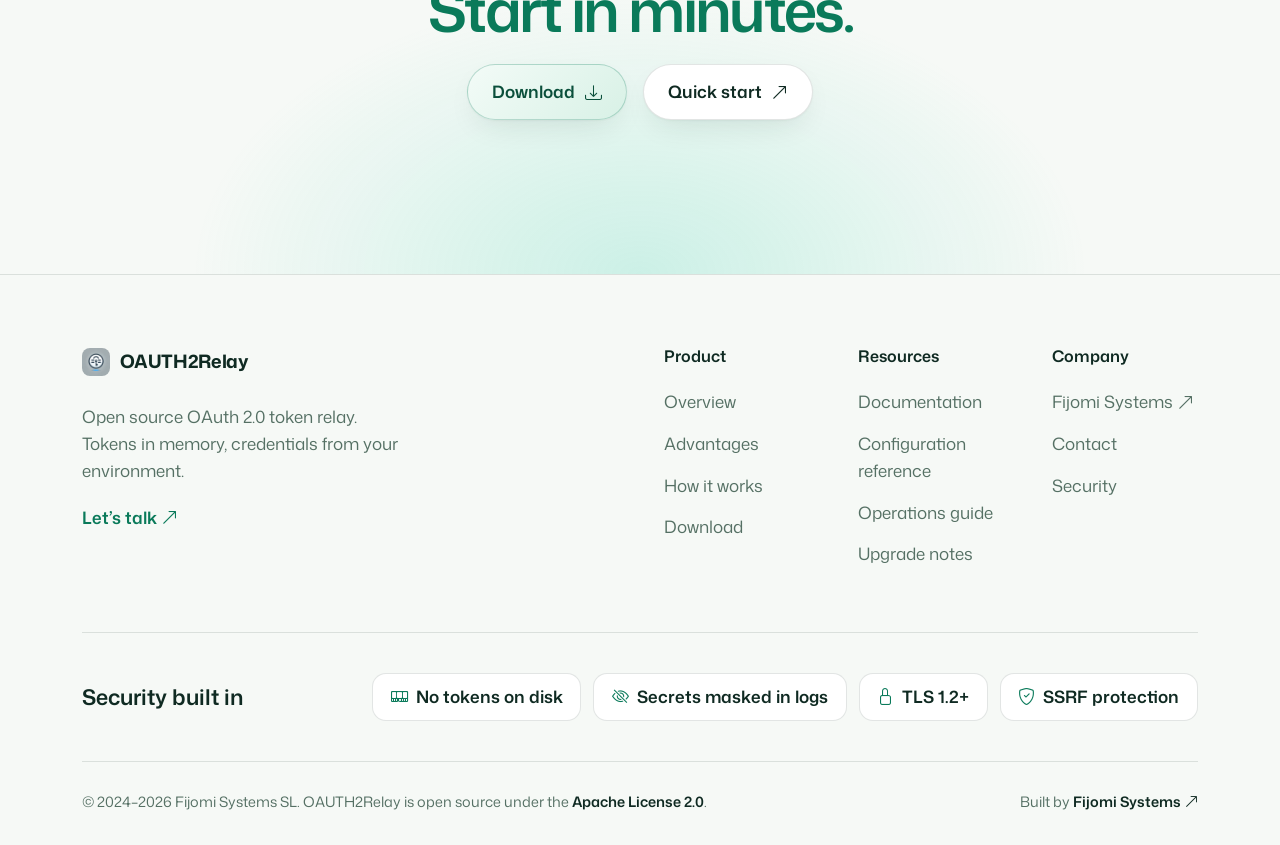
==== commit 41277a52: "docs: release v2.4.3 Co-Authored-By: Claude Opus 5.5 <noreply@anthropic.com>" ====
--- a/web/index.html
+++ b/web/index.html
@@ -54,7 +54,7 @@
         "image": "https://oauth2relay.com/og-image.jpg",
         "applicationCategory": "SecurityApplication",
         "operatingSystem": "Linux, macOS, Windows",
-        "softwareVersion": "2.4.2",
+        "softwareVersion": "2.4.3",
         "license": "https://www.apache.org/licenses/LICENSE-2.0",
         "downloadUrl": "https://oauth2relay.com/#download",
         "offers": { "@type": "Offer", "price": "0", "priceCurrency": "EUR" },
@@ -136,7 +136,7 @@
           <h1 class="display-title">Secure OAuth2 tokens,<br><em>never on disk.</em></h1>
           <p class="lead-muted">OAUTH2Relay gets the access token, keeps it in memory, renews it before it expires and adds it to every request your services make. Credentials come from your environment or your secrets manager, never from code.</p>
           <div class="d-flex flex-wrap gap-3 mt-4">
-            <a class="btn-pill btn-pill-primary" href="#download">Download v2.4.2 <i class="bi bi-download"></i></a>
+            <a class="btn-pill btn-pill-primary" href="#download">Download v2.4.3 <i class="bi bi-download"></i></a>
             <a class="btn-pill" href="docs.html">Read the docs <i class="bi bi-arrow-up-right"></i></a>
           </div>
           <p class="hero-meta"><i class="bi bi-check2"></i>Apache-2.0 <i class="bi bi-check2"></i>Linux, macOS, Windows <i class="bi bi-check2"></i>Single static binary</p>
@@ -469,28 +469,28 @@
       <div class="row g-4 g-lg-5">
         <div class="col-lg-5" data-reveal>
           <p class="eyebrow">Download</p>
-          <h2 class="section-title">Version 2.4.2.<br><em>Free and open source.</em></h2>
+          <h2 class="section-title">Version 2.4.3.<br><em>Free and open source.</em></h2>
           <p class="lead-muted">Each archive holds the binary, the licence, the documentation and a hardened systemd unit. Verify the download against <code>SHA256SUMS</code> before installing it.</p>
           <p class="lead-muted"><a href="docs.html#install">Installation guide <i class="bi bi-arrow-up-right"></i></a> &nbsp; <a href="docs.html#upgrading">Upgrade notes <i class="bi bi-arrow-up-right"></i></a></p>
         </div>
         <div class="col-lg-7" data-reveal data-reveal-delay="120">
           <ul class="download-list">
-            <li><i class="bi bi-terminal"></i><span><strong>Linux</strong> x86-64</span><a href="downloads/v2.4.2/oauth2relay_2.4.2_linux_amd64.tar.gz">tar.gz <i class="bi bi-download"></i></a></li>
-            <li><i class="bi bi-terminal"></i><span><strong>Linux</strong> ARM64</span><a href="downloads/v2.4.2/oauth2relay_2.4.2_linux_arm64.tar.gz">tar.gz <i class="bi bi-download"></i></a></li>
-            <li><i class="bi bi-apple"></i><span><strong>macOS</strong> Apple silicon</span><a href="downloads/v2.4.2/oauth2relay_2.4.2_darwin_arm64.tar.gz">tar.gz <i class="bi bi-download"></i></a></li>
-            <li><i class="bi bi-apple"></i><span><strong>macOS</strong> Intel</span><a href="downloads/v2.4.2/oauth2relay_2.4.2_darwin_amd64.tar.gz">tar.gz <i class="bi bi-download"></i></a></li>
-            <li><i class="bi bi-windows"></i><span><strong>Windows</strong> x64</span><a href="downloads/v2.4.2/oauth2relay_2.4.2_windows_amd64.zip">zip <i class="bi bi-download"></i></a></li>
-            <li><i class="bi bi-windows"></i><span><strong>Windows</strong> ARM64</span><a href="downloads/v2.4.2/oauth2relay_2.4.2_windows_arm64.zip">zip <i class="bi bi-download"></i></a></li>
-            <li><i class="bi bi-fingerprint"></i><span><strong>Checksums</strong></span><a href="downloads/v2.4.2/SHA256SUMS">SHA256SUMS <i class="bi bi-download"></i></a></li>
+            <li><i class="bi bi-terminal"></i><span><strong>Linux</strong> x86-64</span><a href="downloads/v2.4.3/oauth2relay_2.4.3_linux_amd64.tar.gz">tar.gz <i class="bi bi-download"></i></a></li>
+            <li><i class="bi bi-terminal"></i><span><strong>Linux</strong> ARM64</span><a href="downloads/v2.4.3/oauth2relay_2.4.3_linux_arm64.tar.gz">tar.gz <i class="bi bi-download"></i></a></li>
+            <li><i class="bi bi-apple"></i><span><strong>macOS</strong> Apple silicon</span><a href="downloads/v2.4.3/oauth2relay_2.4.3_darwin_arm64.tar.gz">tar.gz <i class="bi bi-download"></i></a></li>
+            <li><i class="bi bi-apple"></i><span><strong>macOS</strong> Intel</span><a href="downloads/v2.4.3/oauth2relay_2.4.3_darwin_amd64.tar.gz">tar.gz <i class="bi bi-download"></i></a></li>
+            <li><i class="bi bi-windows"></i><span><strong>Windows</strong> x64</span><a href="downloads/v2.4.3/oauth2relay_2.4.3_windows_amd64.zip">zip <i class="bi bi-download"></i></a></li>
+            <li><i class="bi bi-windows"></i><span><strong>Windows</strong> ARM64</span><a href="downloads/v2.4.3/oauth2relay_2.4.3_windows_arm64.zip">zip <i class="bi bi-download"></i></a></li>
+            <li><i class="bi bi-fingerprint"></i><span><strong>Checksums</strong></span><a href="downloads/v2.4.3/SHA256SUMS">SHA256SUMS <i class="bi bi-download"></i></a></li>
           </ul>
           <div class="code-window mt-4">
             <div class="code-window-bar"><i></i><i></i><i></i><span>install on Linux</span></div>
             <pre><code>$ sha256sum -c SHA256SUMS --ignore-missing
-oauth2relay_2.4.2_linux_amd64.tar.gz: OK
-$ tar xzf oauth2relay_2.4.2_linux_amd64.tar.gz
-$ sudo install -m 0755 oauth2relay_2.4.2_linux_amd64/oauth2relay /usr/local/bin/
+oauth2relay_2.4.3_linux_amd64.tar.gz: OK
+$ tar xzf oauth2relay_2.4.3_linux_amd64.tar.gz
+$ sudo install -m 0755 oauth2relay_2.4.3_linux_amd64/oauth2relay /usr/local/bin/
 $ oauth2relay --version
-OAUTH2Relay version 2.4.2</code></pre>
+OAUTH2Relay version 2.4.3</code></pre>
           </div>
         </div>
       </div>
